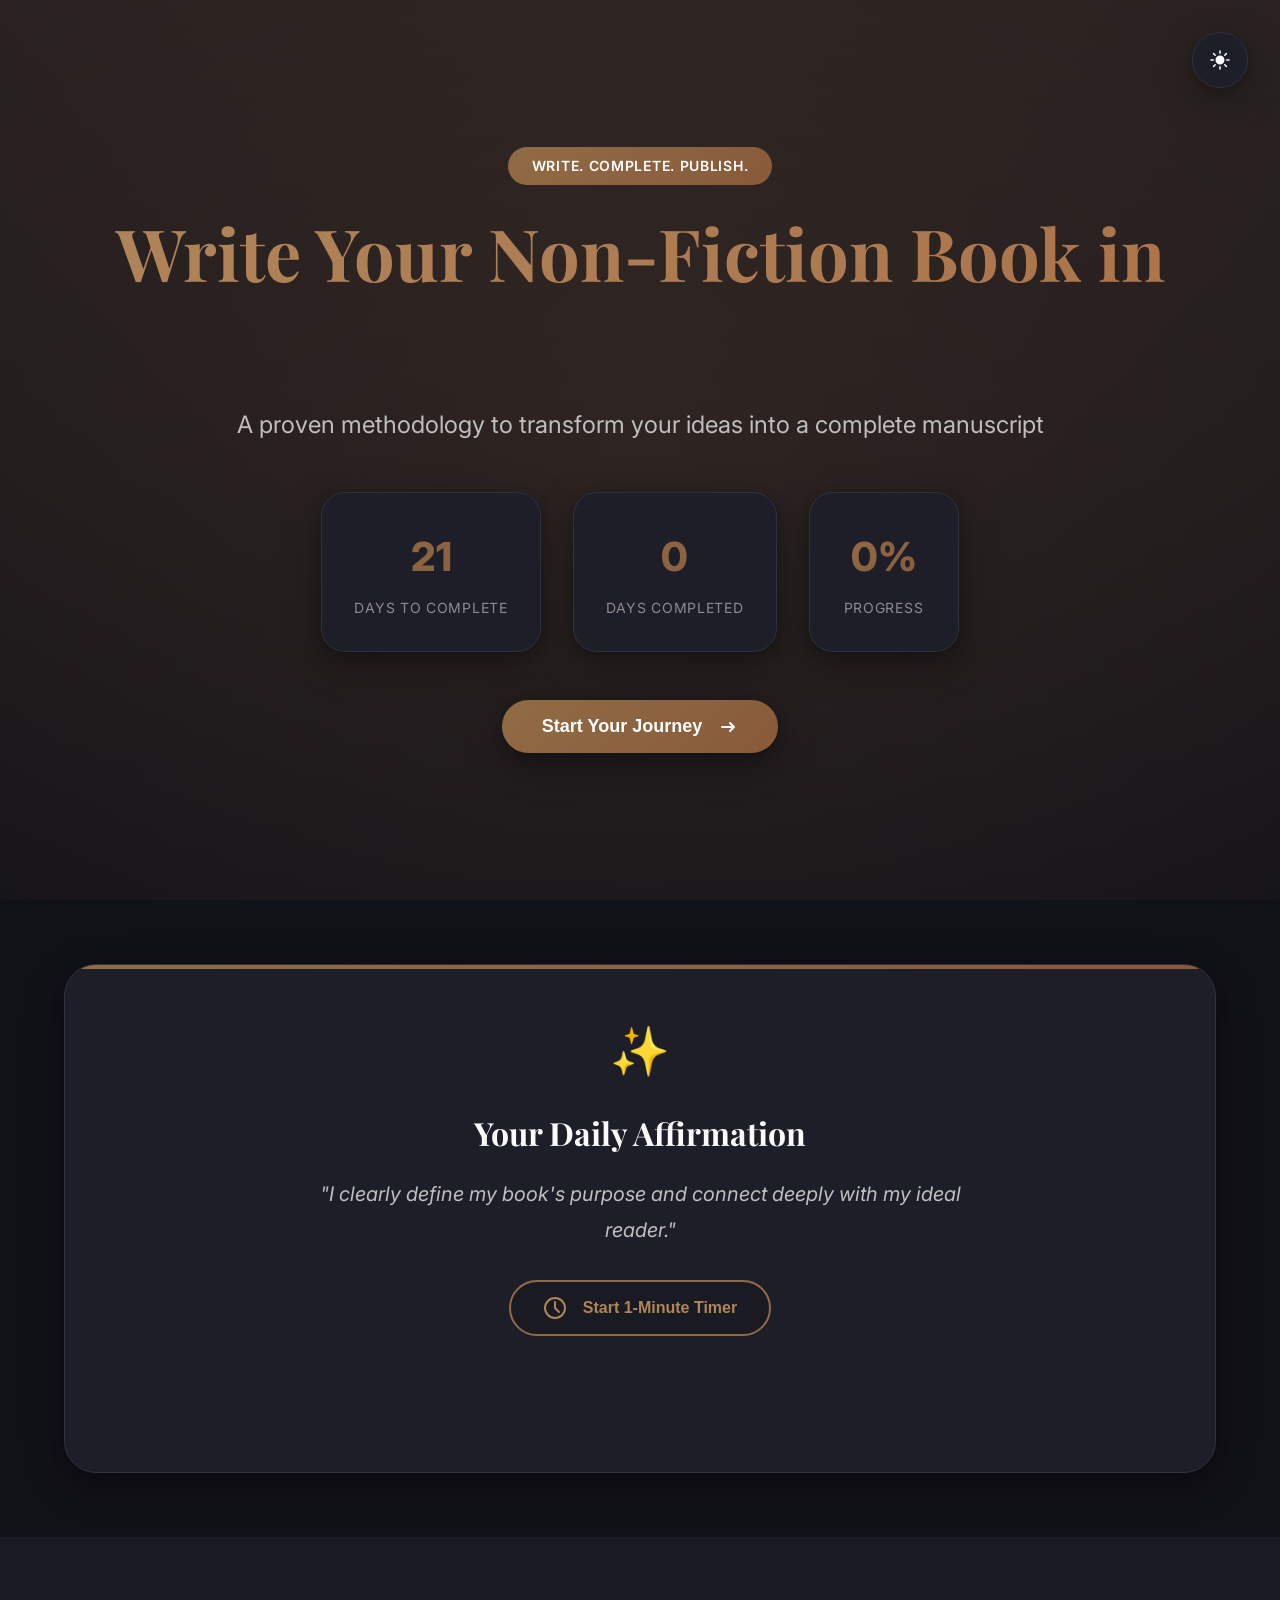
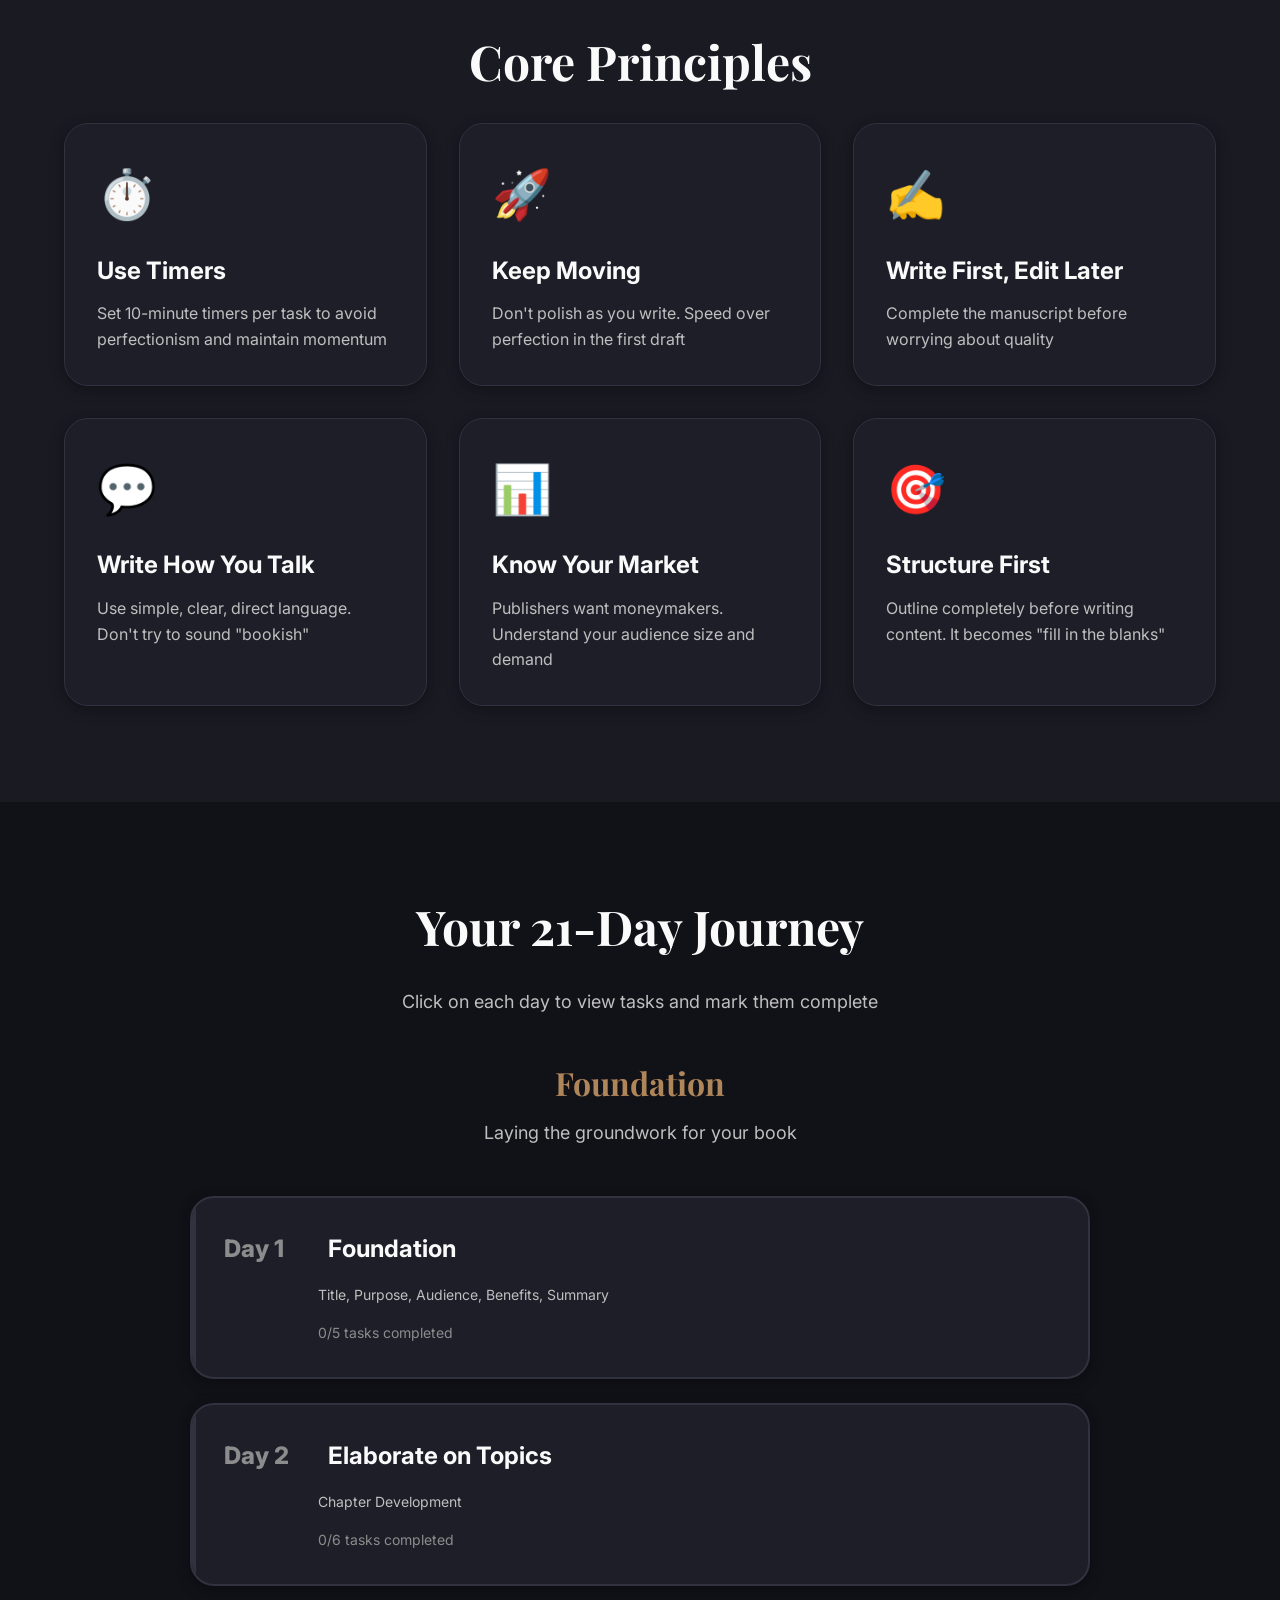
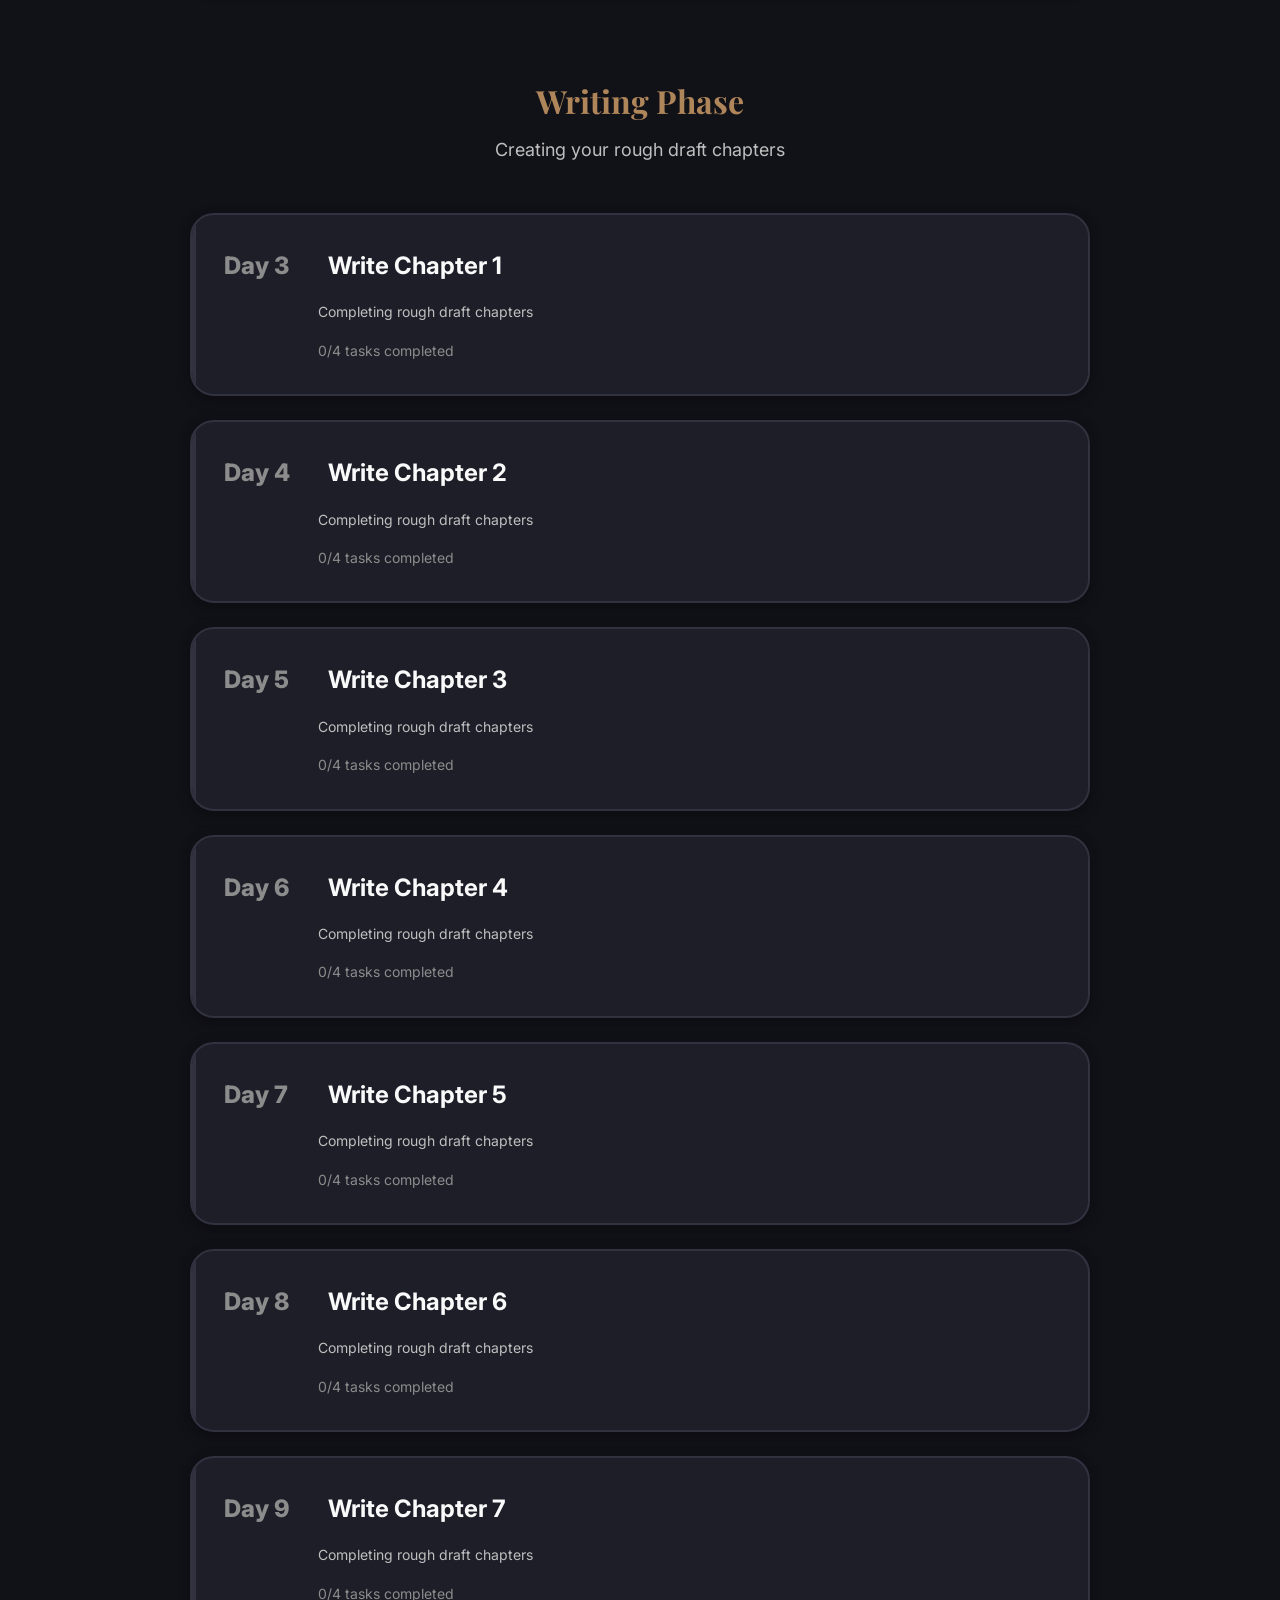
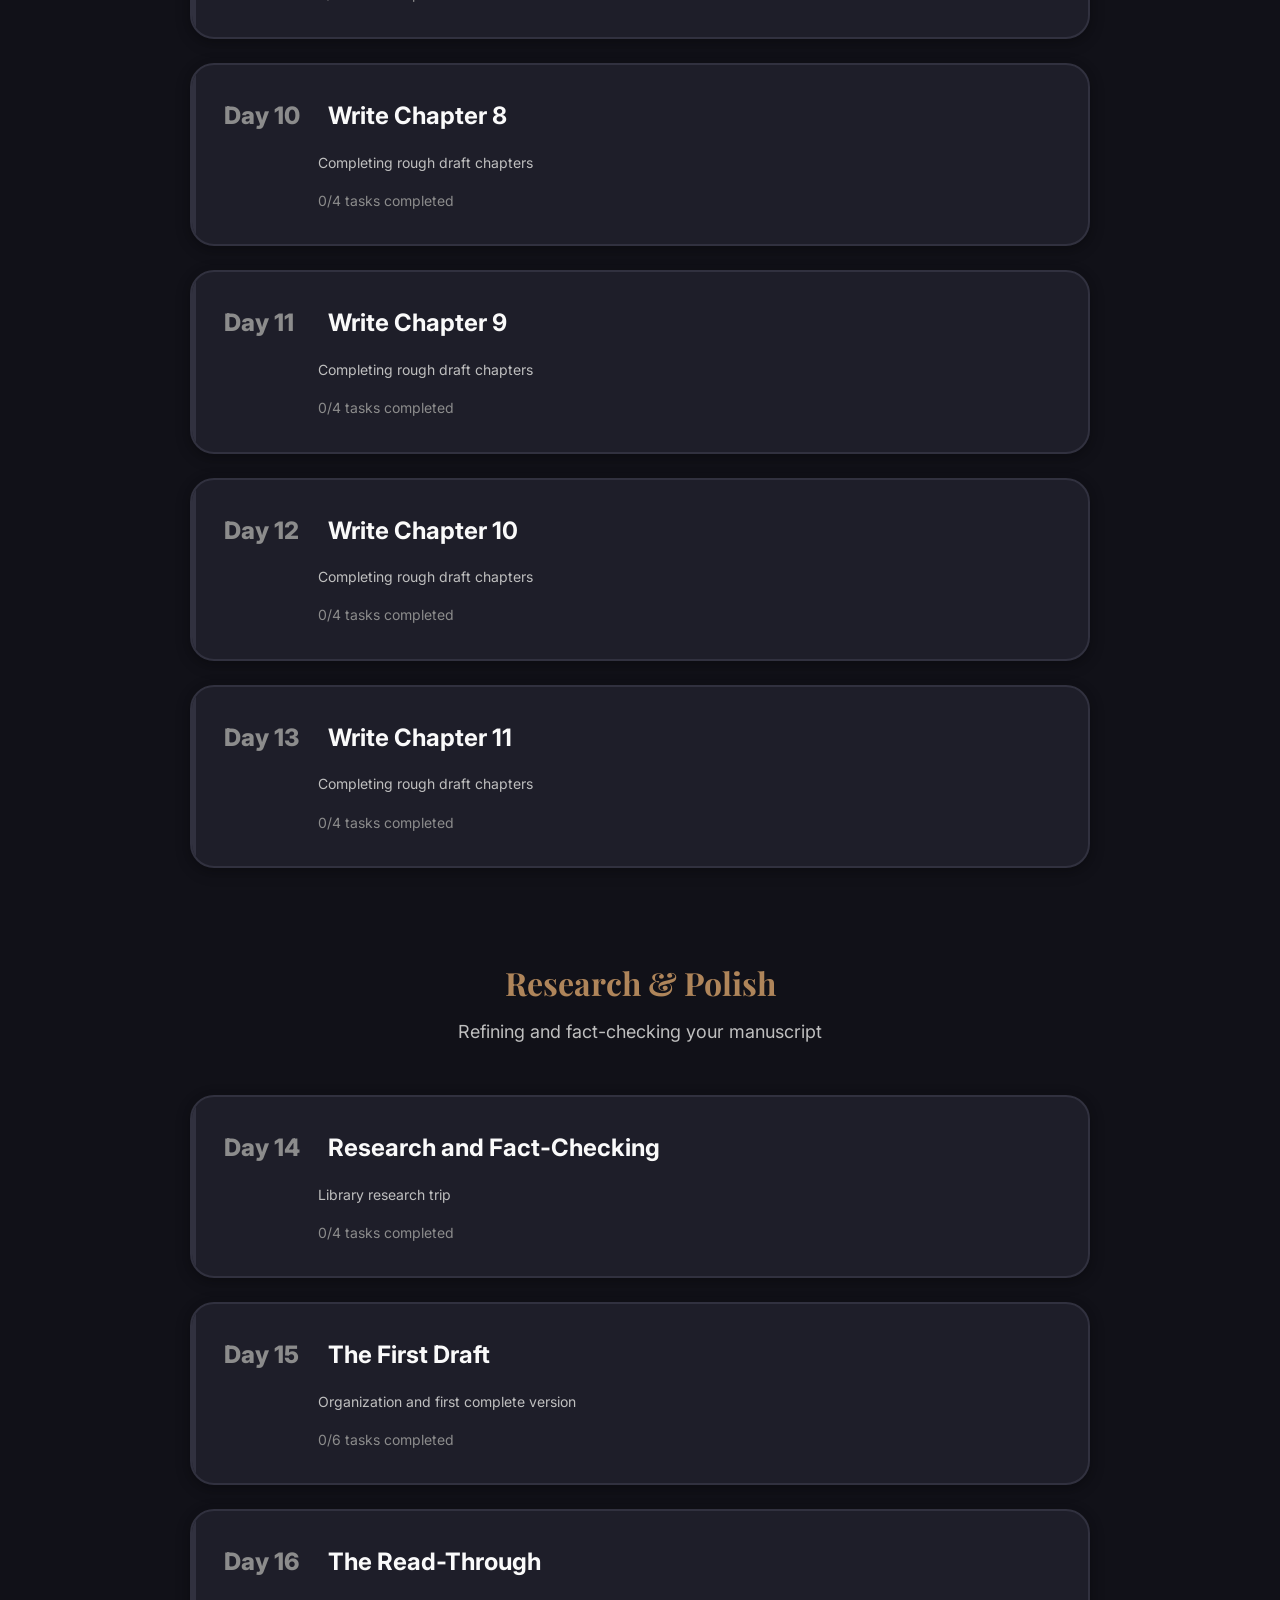
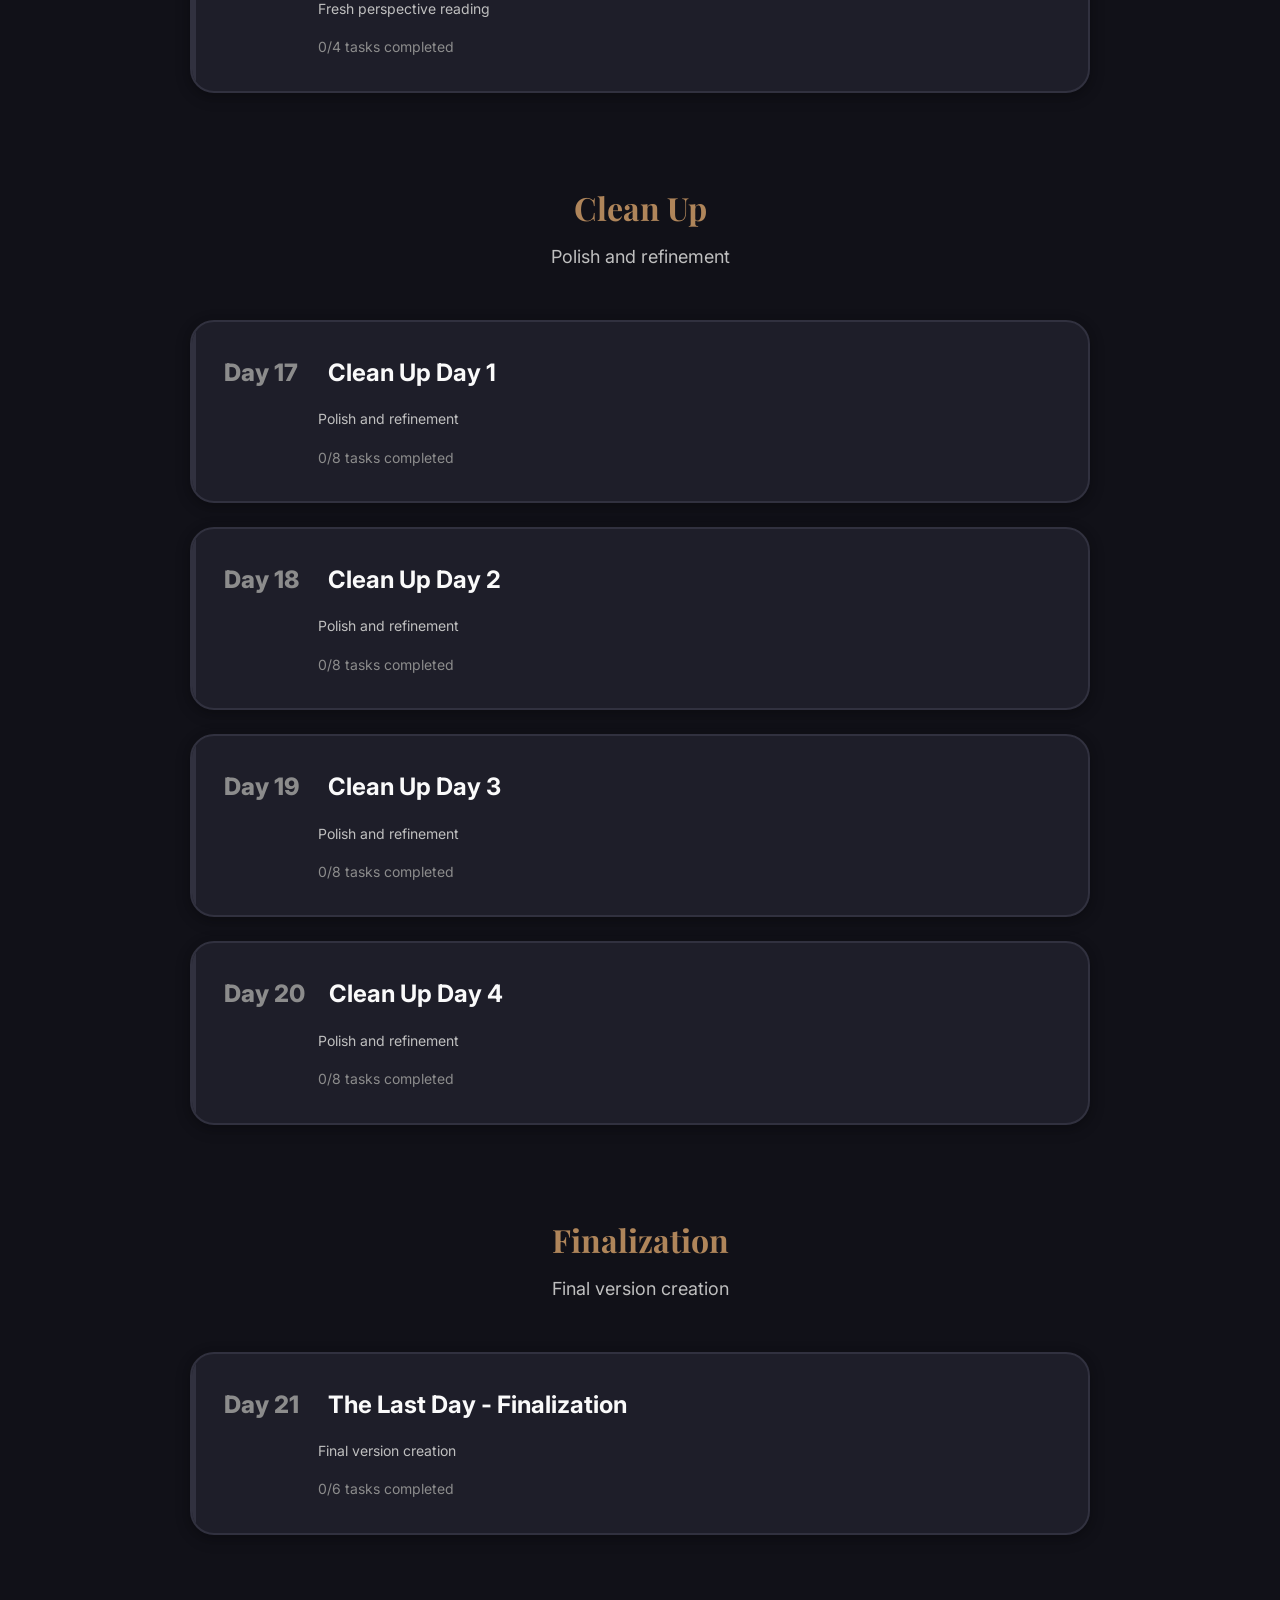
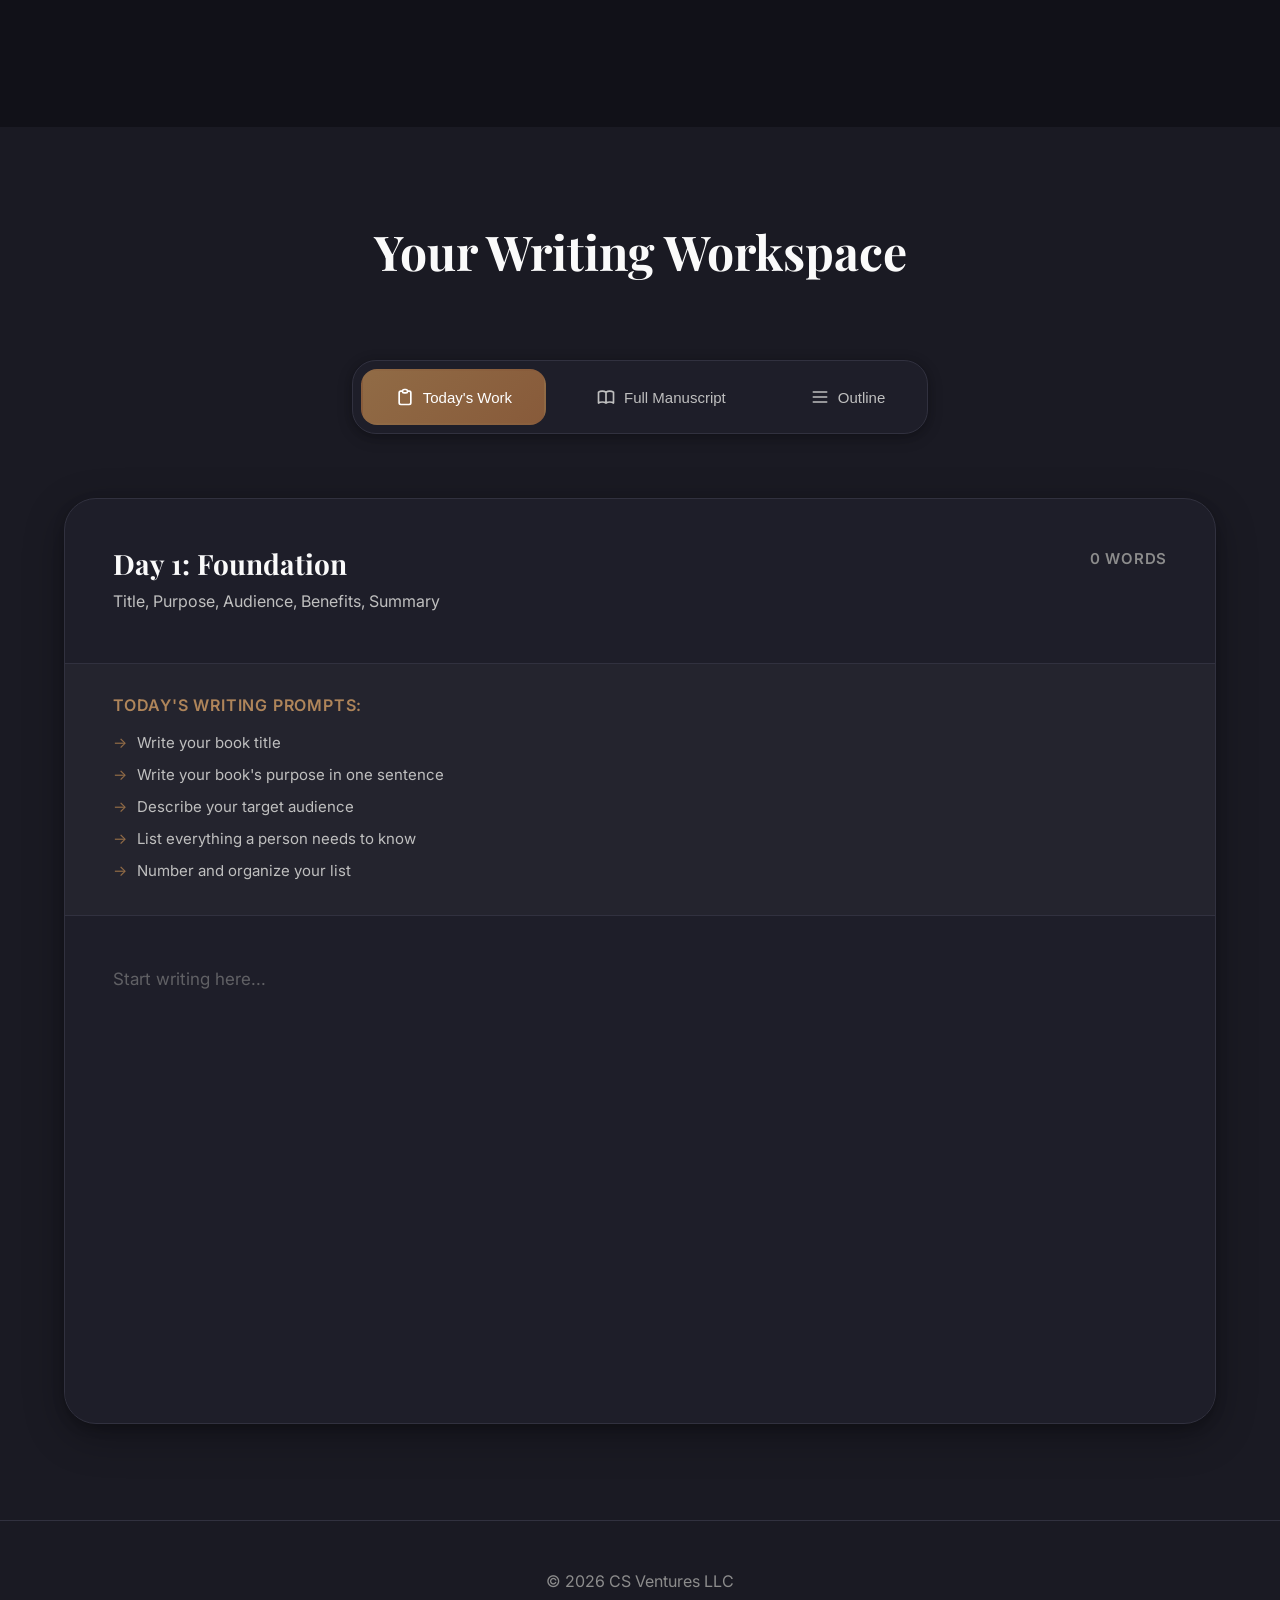
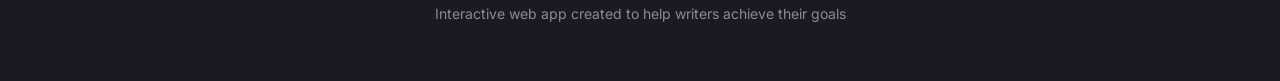
==== index.html @ 3a06efd3 "Merge pull request #1 from Obviouslyobvi/claude/open-in-browser-aE8g9 Move timer from floating widge" ====
<!DOCTYPE html>
<html lang="en">

<head>
    <meta charset="UTF-8">
    <meta name="viewport" content="width=device-width, initial-scale=1.0">
    <title>21-Day Non-Fiction Book Writing Method - Interactive Guide</title>
    <meta name="description"
        content="Transform your non-fiction book idea into a complete manuscript in just 21 days using this proven methodology.">
    <link rel="preconnect" href="https://fonts.googleapis.com">
    <link rel="preconnect" href="https://fonts.gstatic.com" crossorigin>
    <link
        href="https://fonts.googleapis.com/css2?family=Inter:wght@300;400;500;600;700;800&family=Playfair+Display:wght@400;600;700&display=swap"
        rel="stylesheet">
    <link rel="stylesheet" href="styles.css">
</head>

<body>
    <!-- Theme Controls -->
    <div class="theme-controls">
        <button class="theme-toggle-btn" id="themeToggleBtn" onclick="toggleThemePanel()" title="Customize Theme">
            <svg width="24" height="24" viewBox="0 0 24 24" fill="none">
                <path
                    d="M12 2.25a.75.75 0 01.75.75v2.25a.75.75 0 01-1.5 0V3a.75.75 0 01.75-.75zM7.5 12a4.5 4.5 0 119 0 4.5 4.5 0 01-9 0zM18.894 6.166a.75.75 0 00-1.06-1.06l-1.591 1.59a.75.75 0 101.06 1.061l1.591-1.59zM21.75 12a.75.75 0 01-.75.75h-2.25a.75.75 0 010-1.5H21a.75.75 0 01.75.75zM17.834 18.894a.75.75 0 001.06-1.06l-1.59-1.591a.75.75 0 10-1.061 1.06l1.59 1.591zM12 18a.75.75 0 01.75.75V21a.75.75 0 01-1.5 0v-2.25A.75.75 0 0112 18zM7.758 17.303a.75.75 0 00-1.061-1.06l-1.591 1.59a.75.75 0 001.06 1.061l1.591-1.59zM6 12a.75.75 0 01-.75.75H3a.75.75 0 010-1.5h2.25A.75.75 0 016 12zM6.697 7.757a.75.75 0 001.06-1.06l-1.59-1.591a.75.75 0 00-1.061 1.06l1.59 1.591z"
                    fill="currentColor" />
            </svg>
        </button>

        <div class="theme-panel" id="themePanel">
            <div class="theme-panel-header">
                <h3>Customize Theme</h3>
                <button class="panel-close-btn" onclick="toggleThemePanel()">×</button>
            </div>

            <div class="theme-section">
                <label class="theme-label">Mode</label>
                <div class="mode-toggle">
                    <button class="mode-btn active" data-mode="dark" onclick="setMode('dark')">
                        <svg width="20" height="20" viewBox="0 0 24 24" fill="none">
                            <path
                                d="M21.752 15.002A9.718 9.718 0 0118 15.75c-5.385 0-9.75-4.365-9.75-9.75 0-1.33.266-2.597.748-3.752A9.753 9.753 0 003 11.25C3 16.635 7.365 21 12.75 21a9.753 9.753 0 009.002-5.998z"
                                fill="currentColor" />
                        </svg>
                        Dark
                    </button>
                    <button class="mode-btn" data-mode="light" onclick="setMode('light')">
                        <svg width="20" height="20" viewBox="0 0 24 24" fill="none">
                            <path
                                d="M12 2.25a.75.75 0 01.75.75v2.25a.75.75 0 01-1.5 0V3a.75.75 0 01.75-.75zM7.5 12a4.5 4.5 0 119 0 4.5 4.5 0 01-9 0zM18.894 6.166a.75.75 0 00-1.06-1.06l-1.591 1.59a.75.75 0 101.06 1.061l1.591-1.59zM21.75 12a.75.75 0 01-.75.75h-2.25a.75.75 0 010-1.5H21a.75.75 0 01.75.75zM17.834 18.894a.75.75 0 001.06-1.06l-1.59-1.591a.75.75 0 10-1.061 1.06l1.59 1.591zM12 18a.75.75 0 01.75.75V21a.75.75 0 01-1.5 0v-2.25A.75.75 0 0112 18zM7.758 17.303a.75.75 0 00-1.061-1.06l-1.591 1.59a.75.75 0 001.06 1.061l1.591-1.59zM6 12a.75.75 0 01-.75.75H3a.75.75 0 010-1.5h2.25A.75.75 0 016 12zM6.697 7.757a.75.75 0 001.06-1.06l-1.59-1.591a.75.75 0 00-1.061 1.06l1.59 1.591z"
                                fill="currentColor" />
                        </svg>
                        Light
                    </button>
                </div>
            </div>

            <div class="theme-section">
                <label class="theme-label">Color Theme</label>
                <div class="color-themes">
                    <button class="color-theme-btn active" data-theme="mocha-mousse"
                        onclick="setColorTheme('mocha-mousse')">
                        <div class="color-preview"
                            style="background: linear-gradient(135deg, #8B6F47 0%, #5C4033 100%)"></div>
                        <span>Mocha Mousse</span>
                    </button>
                    <button class="color-theme-btn" data-theme="cinnamon-slate"
                        onclick="setColorTheme('cinnamon-slate')">
                        <div class="color-preview"
                            style="background: linear-gradient(135deg, #8B6F8B 0%, #6B4E4E 100%)"></div>
                        <span>Cinnamon Slate</span>
                    </button>
                    <button class="color-theme-btn" data-theme="mapped-blue" onclick="setColorTheme('mapped-blue')">
                        <div class="color-preview"
                            style="background: linear-gradient(135deg, #7B8FA3 0%, #5A6F82 100%)"></div>
                        <span>Mapped Blue</span>
                    </button>
                    <button class="color-theme-btn" data-theme="quietude" onclick="setColorTheme('quietude')">
                        <div class="color-preview"
                            style="background: linear-gradient(135deg, #9FB8AD 0%, #7A9B8E 100%)"></div>
                        <span>Quietude</span>
                    </button>
                    <button class="color-theme-btn" data-theme="terracotta-red"
                        onclick="setColorTheme('terracotta-red')">
                        <div class="color-preview"
                            style="background: linear-gradient(135deg, #C67B5C 0%, #A84F37 100%)"></div>
                        <span>Terracotta Red</span>
                    </button>
                </div>
            </div>
        </div>
    </div>
    <!-- Hero Section -->
    <header class="hero">
        <div class="hero-gradient"></div>
        <div class="container">
            <div class="hero-content">
                <div class="badge">Write. Complete. Publish.</div>
                <h1 class="hero-title">Write Your Non-Fiction Book in <span class="highlight">21 Days</span></h1>
                <p class="hero-subtitle">A proven methodology to transform your ideas into a complete manuscript</p>
                <div class="hero-stats">
                    <div class="stat-card">
                        <div class="stat-number" id="totalDays">21</div>
                        <div class="stat-label">Days to Complete</div>
                    </div>
                    <div class="stat-card">
                        <div class="stat-number" id="completedDays">0</div>
                        <div class="stat-label">Days Completed</div>
                    </div>
                    <div class="stat-card">
                        <div class="stat-number" id="progressPercent">0%</div>
                        <div class="stat-label">Progress</div>
                    </div>
                </div>
                <button class="cta-button" onclick="scrollToTimeline()">
                    Start Your Journey
                    <svg width="20" height="20" viewBox="0 0 20 20" fill="none">
                        <path d="M4 10h12m0 0l-4-4m4 4l-4 4" stroke="currentColor" stroke-width="2"
                            stroke-linecap="round" stroke-linejoin="round" />
                    </svg>
                </button>
            </div>
        </div>
    </header>

    <!-- Daily Affirmation Card -->
    <section class="affirmation-section">
        <div class="container">
            <div class="affirmation-card">
                <div class="affirmation-icon">✨</div>
                <h2 class="affirmation-title">Your Daily Affirmation</h2>
                <p class="affirmation-text" id="affirmationText">
                    "I am now a writer. I am an author. I am creative. I now attract to me all things necessary for
                    fulfilling my writing goal."
                </p>
                <div class="affirmation-timer">
                    <button class="timer-button" id="timerButton" onclick="startAffirmationTimer()">
                        <svg width="24" height="24" viewBox="0 0 24 24" fill="none">
                            <circle cx="12" cy="12" r="10" stroke="currentColor" stroke-width="2" />
                            <path d="M12 6v6l4 4" stroke="currentColor" stroke-width="2" stroke-linecap="round" />
                        </svg>
                        Start 1-Minute Timer
                    </button>
                    <div class="timer-display" id="timerDisplay"></div>
                </div>
            </div>
        </div>
    </section>

    <!-- Core Principles -->
    <section class="principles-section">
        <div class="container">
            <h2 class="section-title">Core Principles</h2>
            <div class="principles-grid">
                <div class="principle-card">
                    <div class="principle-icon">⏱️</div>
                    <h3>Use Timers</h3>
                    <p>Set 10-minute timers per task to avoid perfectionism and maintain momentum</p>
                </div>
                <div class="principle-card">
                    <div class="principle-icon">🚀</div>
                    <h3>Keep Moving</h3>
                    <p>Don't polish as you write. Speed over perfection in the first draft</p>
                </div>
                <div class="principle-card">
                    <div class="principle-icon">✍️</div>
                    <h3>Write First, Edit Later</h3>
                    <p>Complete the manuscript before worrying about quality</p>
                </div>
                <div class="principle-card">
                    <div class="principle-icon">💬</div>
                    <h3>Write How You Talk</h3>
                    <p>Use simple, clear, direct language. Don't try to sound "bookish"</p>
                </div>
                <div class="principle-card">
                    <div class="principle-icon">📊</div>
                    <h3>Know Your Market</h3>
                    <p>Publishers want moneymakers. Understand your audience size and demand</p>
                </div>
                <div class="principle-card">
                    <div class="principle-icon">🎯</div>
                    <h3>Structure First</h3>
                    <p>Outline completely before writing content. It becomes "fill in the blanks"</p>
                </div>
            </div>
        </div>
    </section>

    <!-- Timeline Section -->
    <section class="timeline-section" id="timeline">
        <div class="container">
            <h2 class="section-title">Your 21-Day Journey</h2>
            <p class="section-subtitle">Click on each day to view tasks and mark them complete</p>

            <div class="timeline-container" id="timelineContainer">
                <!-- Timeline will be generated by JavaScript -->
            </div>
        </div>
    </section>

    <!-- Writing Workspace -->
    <section class="workspace-section" id="workspace">
        <div class="container">
            <div class="workspace-header">
                <h2 class="section-title">Your Writing Workspace</h2>

                <!-- View Selector -->
                <div class="view-selector">
                    <button class="view-btn active" data-view="today" onclick="switchView('today')">
                        <svg width="20" height="20" viewBox="0 0 24 24" fill="none">
                            <path
                                d="M9 5H7a2 2 0 00-2 2v12a2 2 0 002 2h10a2 2 0 002-2V7a2 2 0 00-2-2h-2M9 5a2 2 0 002 2h2a2 2 0 002-2M9 5a2 2 0 012-2h2a2 2 0 012 2"
                                stroke="currentColor" stroke-width="2" stroke-linecap="round" />
                        </svg>
                        Today's Work
                    </button>
                    <button class="view-btn" data-view="full" onclick="switchView('full')">
                        <svg width="20" height="20" viewBox="0 0 24 24" fill="none">
                            <path
                                d="M12 6.253v13m0-13C10.832 5.477 9.246 5 7.5 5S4.168 5.477 3 6.253v13C4.168 18.477 5.754 18 7.5 18s3.332.477 4.5 1.253m0-13C13.168 5.477 14.754 5 16.5 5c1.747 0 3.332.477 4.5 1.253v13C19.832 18.477 18.247 18 16.5 18c-1.746 0-3.332.477-4.5 1.253"
                                stroke="currentColor" stroke-width="2" stroke-linecap="round" stroke-linejoin="round" />
                        </svg>
                        Full Manuscript
                    </button>
                    <button class="view-btn" data-view="outline" onclick="switchView('outline')">
                        <svg width="20" height="20" viewBox="0 0 24 24" fill="none">
                            <path d="M4 6h16M4 12h16M4 18h16" stroke="currentColor" stroke-width="2"
                                stroke-linecap="round" />
                        </svg>
                        Outline
                    </button>
                </div>
            </div>

            <!-- Today's Work View -->
            <div class="workspace-view active" id="todayView">
                <div class="writing-panel">
                    <div class="panel-header">
                        <div>
                            <h3 class="panel-title" id="todayTitle">Day 1: Foundation</h3>
                            <p class="panel-subtitle" id="todayFocus">Title, Purpose, Audience, Benefits, Summary</p>
                        </div>
                        <div class="word-count" id="todayWordCount">0 words</div>
                    </div>
                    <div class="writing-prompts" id="todayPrompts">
                        <!-- Prompts will be generated by JavaScript -->
                    </div>
                    <textarea class="writing-editor" id="todayEditor" placeholder="Start writing here..."></textarea>
                </div>
            </div>

            <!-- Full Manuscript View -->
            <div class="workspace-view" id="fullView">
                <div class="writing-panel">
                    <div class="panel-header">
                        <h3 class="panel-title">Complete Manuscript</h3>
                        <div class="manuscript-stats">
                            <span class="word-count" id="fullWordCount">0 words</span>
                            <button class="export-btn" onclick="exportManuscript()">
                                <svg width="18" height="18" viewBox="0 0 24 24" fill="none">
                                    <path d="M4 16v1a3 3 0 003 3h10a3 3 0 003-3v-1m-4-4l-4 4m0 0l-4-4m4 4V4"
                                        stroke="currentColor" stroke-width="2" stroke-linecap="round"
                                        stroke-linejoin="round" />
                                </svg>
                                Export
                            </button>
                        </div>
                    </div>
                    <div class="manuscript-content" id="fullManuscript">
                        <!-- Full manuscript will be generated by JavaScript -->
                    </div>
                </div>
            </div>

            <!-- Outline View -->
            <div class="workspace-view" id="outlineView">
                <div class="writing-panel">
                    <div class="panel-header">
                        <h3 class="panel-title">Book Outline</h3>
                        <p class="panel-subtitle">Your book structure and progress</p>
                    </div>
                    <div class="outline-content" id="outlineContent">
                        <!-- Outline will be generated by JavaScript -->
                    </div>
                </div>
            </div>
        </div>
    </section>

    <!-- Task Focus Overlay -->
    <div class="task-focus-overlay" id="taskFocusOverlay">
        <div class="task-focus-content">
            <button class="task-focus-close" onclick="closeTaskFocus()">×</button>
            <div class="task-focus-header">
                <div class="task-focus-badge" id="focusTaskBadge">DAY 1 TASK</div>
                <h2 id="focusTaskTitle">Write your book title</h2>
                <div class="task-focus-timer-area" id="focusTimerArea"></div>
                <!-- Inline Timer Display -->
                <div class="inline-timer" id="inlineTimer">
                    <div class="inline-timer-display" id="inlineTimerDisplay">10:00</div>
                    <div class="inline-timer-controls">
                        <button class="inline-timer-btn" id="pauseTimerBtn" onclick="togglePauseTimer()">
                            <svg width="16" height="16" viewBox="0 0 24 24" fill="none">
                                <path d="M6 4h4v16H6V4zM14 4h4v16h-4V4z" fill="currentColor" />
                            </svg>
                            Pause
                        </button>
                        <button class="inline-timer-btn timer-stop" onclick="stopTimer()">
                            <svg width="16" height="16" viewBox="0 0 24 24" fill="none">
                                <rect x="6" y="6" width="12" height="12" fill="currentColor" />
                            </svg>
                            Stop
                        </button>
                        <div class="audio-toggle">
                            <input type="checkbox" id="audioToggleTimer" checked>
                            <label for="audioToggleTimer" title="Sound Alerts">
                                <svg width="16" height="16" viewBox="0 0 24 24" fill="none" class="audio-on">
                                    <path d="M11 5L6 9H2v6h4l5 4V5zM15.54 8.46a5 5 0 010 7.07M19.07 4.93a10 10 0 010 14.14"
                                        stroke="currentColor" stroke-width="2" stroke-linecap="round" stroke-linejoin="round" />
                                </svg>
                                <svg width="16" height="16" viewBox="0 0 24 24" fill="none" class="audio-off">
                                    <path d="M11 5L6 9H2v6h4l5 4V5zM23 9l-6 6M17 9l6 6" stroke="currentColor" stroke-width="2"
                                        stroke-linecap="round" stroke-linejoin="round" />
                                </svg>
                            </label>
                        </div>
                    </div>
                </div>
            </div>
            <div class="task-focus-body">
                <p id="focusTaskDescription">Description goes here...</p>
                <div class="task-focus-editor-container">
                    <textarea id="focusTaskEditor" class="task-focus-editor"
                        placeholder="Work on this specific task here..."></textarea>
                </div>
            </div>
            <div class="task-focus-footer">
                <button class="focus-complete-btn" id="focusCompleteBtn" onclick="completeFocusedTask()">
                    Mark Complete & Close
                </button>
            </div>
        </div>
    </div>

    <!-- Day Detail Modal -->
    <div class="modal" id="dayModal">
        <div class="modal-overlay" onclick="closeModal()"></div>
        <div class="modal-content">
            <button class="modal-close" onclick="closeModal()">
                <svg width="24" height="24" viewBox="0 0 24 24" fill="none">
                    <path d="M18 6L6 18M6 6l12 12" stroke="currentColor" stroke-width="2" stroke-linecap="round" />
                </svg>
            </button>
            <div class="modal-header">
                <div class="modal-day-number" id="modalDayNumber">Day 1</div>
                <h3 class="modal-title" id="modalTitle">Foundation</h3>
                <p class="modal-focus" id="modalFocus">Title, Purpose, Audience, Benefits, Summary</p>

                <!-- Daily Affirmation in Modal -->
                <div class="modal-affirmation">
                    <div class="modal-affirmation-icon">✨</div>
                    <p class="modal-affirmation-text" id="modalAffirmation">"I clearly define my book's purpose and
                        connect deeply with my ideal reader."</p>
                </div>
            </div>
            <div class="modal-body" id="modalBody">
                <!-- Content will be injected by JavaScript -->
            </div>
            <div class="modal-notes">
                <h4>Your Notes</h4>
                <textarea id="dayNotes" placeholder="Add your notes for today..."></textarea>
                <button class="save-notes-btn" onclick="saveNotes()">Save Notes</button>
            </div>
        </div>
    </div>

    <!-- Footer -->
    <footer class="footer">
        <div class="container">
            <div class="footer-content">
                <p>&copy; 2026 CS Ventures LLC</p>
                <p class="footer-note">Interactive web app created to help writers achieve their goals</p>
            </div>
        </div>
    </footer>

    <script src="data.js"></script>
    <script src="app.js"></script>
</body>

</html>
---- styles.css ----
/* ===================================
   DESIGN SYSTEM & CSS VARIABLES
   =================================== */

:root {
    /* Default Theme: Mocha Mousse (Dark) */
    --color-primary: hsl(30, 35%, 42%);
    --color-primary-light: hsl(30, 35%, 52%);
    --color-primary-dark: hsl(30, 35%, 32%);

    --color-secondary: hsl(25, 40%, 38%);
    --color-secondary-light: hsl(25, 40%, 48%);

    --color-accent: hsl(35, 45%, 55%);
    --color-success: hsl(142, 76%, 56%);
    --color-warning: hsl(38, 92%, 50%);

    /* Neutral Colors - Dark Mode */
    --color-bg-primary: hsl(240, 18%, 8%);
    --color-bg-secondary: hsl(240, 15%, 12%);
    --color-bg-tertiary: hsl(240, 12%, 16%);
    --color-bg-card: hsl(240, 15%, 14%);

    --color-text-primary: hsl(0, 0%, 98%);
    --color-text-secondary: hsl(0, 0%, 75%);
    --color-text-tertiary: hsl(0, 0%, 55%);

    --color-border: hsl(240, 12%, 22%);
    --color-border-light: hsl(240, 12%, 30%);

    /* Typography */
    --font-primary: 'Inter', -apple-system, BlinkMacSystemFont, 'Segoe UI', sans-serif;
    --font-display: 'Playfair Display', Georgia, serif;

    /* Spacing */
    --spacing-xs: 0.5rem;
    --spacing-sm: 1rem;
    --spacing-md: 1.5rem;
    --spacing-lg: 2rem;
    --spacing-xl: 3rem;
    --spacing-2xl: 4rem;
    --spacing-3xl: 6rem;

    /* Border Radius */
    --radius-sm: 0.5rem;
    --radius-md: 1rem;
    --radius-lg: 1.5rem;
    --radius-xl: 2rem;

    /* Shadows - Floating UI */
    --shadow-sm: 0 2px 8px rgba(0, 0, 0, 0.15), 0 1px 3px rgba(0, 0, 0, 0.1);
    --shadow-md: 0 4px 16px rgba(0, 0, 0, 0.2), 0 2px 8px rgba(0, 0, 0, 0.15);
    --shadow-lg: 0 8px 32px rgba(0, 0, 0, 0.25), 0 4px 16px rgba(0, 0, 0, 0.2);
    --shadow-xl: 0 16px 48px rgba(0, 0, 0, 0.3), 0 8px 24px rgba(0, 0, 0, 0.25);
    --shadow-float: 0 12px 40px rgba(0, 0, 0, 0.3), 0 4px 12px rgba(0, 0, 0, 0.2);

    /* Transitions */
    --transition-fast: 150ms cubic-bezier(0.4, 0, 0.2, 1);
    --transition-base: 250ms cubic-bezier(0.4, 0, 0.2, 1);
    --transition-slow: 400ms cubic-bezier(0.4, 0, 0.2, 1);

    /* Gradients */
    --gradient-primary: linear-gradient(135deg, var(--color-primary) 0%, var(--color-secondary) 100%);
    --gradient-hero: linear-gradient(180deg,
            hsla(30, 35%, 42%, 0.15) 0%,
            hsla(25, 40%, 38%, 0.1) 50%,
            transparent 100%);
}

/* Light Mode Variables */
body.light-mode {
    --color-bg-primary: hsl(0, 0%, 98%);
    --color-bg-secondary: hsl(0, 0%, 95%);
    --color-bg-tertiary: hsl(0, 0%, 92%);
    --color-bg-card: hsl(0, 0%, 100%);

    --color-text-primary: hsl(240, 15%, 15%);
    --color-text-secondary: hsl(240, 10%, 35%);
    --color-text-tertiary: hsl(240, 8%, 50%);

    --color-border: hsl(240, 12%, 85%);
    --color-border-light: hsl(240, 12%, 75%);

    --shadow-sm: 0 2px 8px rgba(0, 0, 0, 0.08), 0 1px 3px rgba(0, 0, 0, 0.05);
    --shadow-md: 0 4px 16px rgba(0, 0, 0, 0.1), 0 2px 8px rgba(0, 0, 0, 0.08);
    --shadow-lg: 0 8px 32px rgba(0, 0, 0, 0.12), 0 4px 16px rgba(0, 0, 0, 0.1);
    --shadow-xl: 0 16px 48px rgba(0, 0, 0, 0.15), 0 8px 24px rgba(0, 0, 0, 0.12);
    --shadow-float: 0 12px 40px rgba(0, 0, 0, 0.15), 0 4px 12px rgba(0, 0, 0, 0.1);
}

/* Color Theme: Cinnamon Slate */
body[data-color-theme="cinnamon-slate"] {
    --color-primary: hsl(300, 20%, 50%);
    --color-primary-light: hsl(300, 20%, 60%);
    --color-primary-dark: hsl(300, 20%, 40%);
    --color-secondary: hsl(15, 25%, 42%);
    --color-secondary-light: hsl(15, 25%, 52%);
    --color-accent: hsl(280, 30%, 55%);
    --gradient-primary: linear-gradient(135deg, hsl(300, 20%, 50%) 0%, hsl(15, 25%, 42%) 100%);
    --gradient-hero: linear-gradient(180deg,
            hsla(300, 20%, 50%, 0.15) 0%,
            hsla(15, 25%, 42%, 0.1) 50%,
            transparent 100%);
}

/* Color Theme: Mapped Blue */
body[data-color-theme="mapped-blue"] {
    --color-primary: hsl(210, 25%, 55%);
    --color-primary-light: hsl(210, 25%, 65%);
    --color-primary-dark: hsl(210, 25%, 45%);
    --color-secondary: hsl(210, 22%, 48%);
    --color-secondary-light: hsl(210, 22%, 58%);
    --color-accent: hsl(205, 30%, 60%);
    --gradient-primary: linear-gradient(135deg, hsl(210, 25%, 55%) 0%, hsl(210, 22%, 48%) 100%);
    --gradient-hero: linear-gradient(180deg,
            hsla(210, 25%, 55%, 0.15) 0%,
            hsla(210, 22%, 48%, 0.1) 50%,
            transparent 100%);
}

/* Color Theme: Quietude */
body[data-color-theme="quietude"] {
    --color-primary: hsl(155, 25%, 60%);
    --color-primary-light: hsl(155, 25%, 70%);
    --color-primary-dark: hsl(155, 25%, 50%);
    --color-secondary: hsl(155, 22%, 53%);
    --color-secondary-light: hsl(155, 22%, 63%);
    --color-accent: hsl(150, 30%, 65%);
    --gradient-primary: linear-gradient(135deg, hsl(155, 25%, 60%) 0%, hsl(155, 22%, 53%) 100%);
    --gradient-hero: linear-gradient(180deg,
            hsla(155, 25%, 60%, 0.15) 0%,
            hsla(155, 22%, 53%, 0.1) 50%,
            transparent 100%);
}

/* Color Theme: Terracotta Red */
body[data-color-theme="terracotta-red"] {
    --color-primary: hsl(15, 55%, 57%);
    --color-primary-light: hsl(15, 55%, 67%);
    --color-primary-dark: hsl(15, 55%, 47%);
    --color-secondary: hsl(15, 50%, 47%);
    --color-secondary-light: hsl(15, 50%, 57%);
    --color-accent: hsl(20, 60%, 60%);
    --gradient-primary: linear-gradient(135deg, hsl(15, 55%, 57%) 0%, hsl(15, 50%, 47%) 100%);
    --gradient-hero: linear-gradient(180deg,
            hsla(15, 55%, 57%, 0.15) 0%,
            hsla(15, 50%, 47%, 0.1) 50%,
            transparent 100%);
}

/* ===================================
   RESET & BASE STYLES
   =================================== */

* {
    margin: 0;
    padding: 0;
    box-sizing: border-box;
}

html {
    scroll-behavior: smooth;
    font-size: 16px;
}

body {
    font-family: var(--font-primary);
    background: var(--color-bg-primary);
    color: var(--color-text-primary);
    line-height: 1.6;
    overflow-x: hidden;
    -webkit-font-smoothing: antialiased;
    -moz-osx-font-smoothing: grayscale;
    transition: background-color var(--transition-base), color var(--transition-base);
}

/* ===================================
   THEME CONTROLS
   =================================== */

.theme-controls {
    position: fixed;
    top: var(--spacing-lg);
    right: var(--spacing-lg);
    z-index: 1000;
}

.theme-toggle-btn {
    width: 56px;
    height: 56px;
    border-radius: 50%;
    background: var(--color-bg-card);
    border: 1px solid var(--color-border);
    color: var(--color-text-primary);
    display: flex;
    align-items: center;
    justify-content: center;
    cursor: pointer;
    transition: all var(--transition-base);
    box-shadow: var(--shadow-float);
}

.theme-toggle-btn:hover {
    transform: translateY(-4px);
    box-shadow: var(--shadow-xl);
    border-color: var(--color-primary);
}

.theme-panel {
    position: absolute;
    top: 68px;
    right: 0;
    width: 320px;
    max-height: calc(100vh - 100px);
    background: var(--color-bg-card);
    border: 1px solid var(--color-border);
    border-radius: var(--radius-lg);
    box-shadow: var(--shadow-xl);
    opacity: 0;
    visibility: hidden;
    transform: translateY(-10px);
    transition: all var(--transition-base);
    overflow-y: auto;
    overflow-x: hidden;
}

.theme-panel.active {
    opacity: 1;
    visibility: visible;
    transform: translateY(0);
}

.theme-panel-header {
    display: flex;
    justify-content: space-between;
    align-items: center;
    padding: var(--spacing-md);
    border-bottom: 1px solid var(--color-border);
}

.theme-panel-header h3 {
    font-size: 1.125rem;
    font-weight: 600;
    color: var(--color-text-primary);
}

.panel-close-btn {
    background: none;
    border: none;
    font-size: 1.5rem;
    color: var(--color-text-tertiary);
    cursor: pointer;
    width: 32px;
    height: 32px;
    display: flex;
    align-items: center;
    justify-content: center;
    border-radius: var(--radius-sm);
    transition: all var(--transition-fast);
}

.panel-close-btn:hover {
    background: var(--color-bg-tertiary);
    color: var(--color-text-primary);
}

.theme-section {
    padding: var(--spacing-md);
    border-bottom: 1px solid var(--color-border);
}

.theme-section:last-child {
    border-bottom: none;
}

.theme-label {
    display: block;
    font-size: 0.875rem;
    font-weight: 600;
    color: var(--color-text-secondary);
    text-transform: uppercase;
    letter-spacing: 0.05em;
    margin-bottom: var(--spacing-sm);
}

.mode-toggle {
    display: grid;
    grid-template-columns: 1fr 1fr;
    gap: var(--spacing-xs);
}

.mode-btn {
    display: flex;
    align-items: center;
    justify-content: center;
    gap: var(--spacing-xs);
    padding: var(--spacing-sm);
    background: var(--color-bg-tertiary);
    border: 2px solid transparent;
    border-radius: var(--radius-md);
    color: var(--color-text-secondary);
    font-size: 0.875rem;
    font-weight: 500;
    cursor: pointer;
    transition: all var(--transition-fast);
}

.mode-btn:hover {
    background: var(--color-bg-secondary);
    color: var(--color-text-primary);
}

.mode-btn.active {
    background: var(--color-bg-primary);
    border-color: var(--color-primary);
    color: var(--color-primary);
}

.color-themes {
    display: flex;
    flex-direction: column;
    gap: var(--spacing-xs);
}

.color-theme-btn {
    display: flex;
    align-items: center;
    gap: var(--spacing-sm);
    padding: var(--spacing-sm);
    background: var(--color-bg-tertiary);
    border: 2px solid transparent;
    border-radius: var(--radius-md);
    color: var(--color-text-secondary);
    font-size: 0.875rem;
    font-weight: 500;
    cursor: pointer;
    transition: all var(--transition-fast);
    text-align: left;
}

.color-theme-btn:hover {
    background: var(--color-bg-secondary);
    color: var(--color-text-primary);
}

.color-theme-btn.active {
    background: var(--color-bg-primary);
    border-color: var(--color-primary);
    color: var(--color-text-primary);
}

.color-preview {
    width: 40px;
    height: 40px;
    border-radius: var(--radius-sm);
    flex-shrink: 0;
}

/* ===================================
   TYPOGRAPHY
   =================================== */

h1,
h2,
h3,
h4,
h5,
h6 {
    font-weight: 700;
    line-height: 1.2;
}

.hero-title {
    font-family: var(--font-display);
    font-size: clamp(2.5rem, 6vw, 4.5rem);
    font-weight: 700;
    margin-bottom: var(--spacing-md);
    background: linear-gradient(135deg, var(--color-primary-light), var(--color-secondary-light));
    -webkit-background-clip: text;
    -webkit-text-fill-color: transparent;
    background-clip: text;
    animation: fadeInUp 0.8s ease-out;
}

.highlight {
    position: relative;
    display: inline-block;
}

.section-title {
    font-family: var(--font-display);
    font-size: clamp(2rem, 4vw, 3rem);
    text-align: center;
    margin-bottom: var(--spacing-lg);
    color: var(--color-text-primary);
}

.section-subtitle {
    text-align: center;
    font-size: 1.125rem;
    color: var(--color-text-secondary);
    margin-bottom: var(--spacing-xl);
}

/* ===================================
   LAYOUT
   =================================== */

.container {
    max-width: 1200px;
    margin: 0 auto;
    padding: 0 var(--spacing-md);
}

section {
    padding: var(--spacing-3xl) 0;
}

/* ===================================
   HERO SECTION
   =================================== */

.hero {
    position: relative;
    min-height: 100vh;
    display: flex;
    align-items: center;
    justify-content: center;
    overflow: hidden;
}

.hero-gradient {
    position: absolute;
    top: 0;
    left: 0;
    right: 0;
    bottom: 0;
    background: var(--gradient-hero);
    z-index: 0;
}

.hero-gradient::before {
    content: '';
    position: absolute;
    top: -50%;
    left: -50%;
    width: 200%;
    height: 200%;
    background: radial-gradient(circle at center,
            hsla(30, 35%, 42%, 0.15) 0%,
            transparent 70%);
    animation: pulse 8s ease-in-out infinite;
}

.hero-content {
    position: relative;
    z-index: 1;
    text-align: center;
    padding: var(--spacing-2xl) 0;
}

.badge {
    display: inline-block;
    padding: var(--spacing-xs) var(--spacing-md);
    background: var(--gradient-primary);
    border-radius: 2rem;
    font-size: 0.875rem;
    font-weight: 600;
    letter-spacing: 0.05em;
    text-transform: uppercase;
    margin-bottom: var(--spacing-md);
    animation: fadeInUp 0.6s ease-out;
    color: white;
}

.hero-subtitle {
    font-size: clamp(1.125rem, 2vw, 1.5rem);
    color: var(--color-text-secondary);
    margin-bottom: var(--spacing-xl);
    animation: fadeInUp 1s ease-out;
}

.hero-stats {
    display: flex;
    gap: var(--spacing-lg);
    justify-content: center;
    margin-bottom: var(--spacing-xl);
    flex-wrap: wrap;
    animation: fadeInUp 1.2s ease-out;
}

.stat-card {
    background: var(--color-bg-card);
    border: 1px solid var(--color-border);
    border-radius: var(--radius-lg);
    padding: var(--spacing-lg);
    min-width: 150px;
    transition: all var(--transition-base);
    box-shadow: var(--shadow-float);
}

.stat-card:hover {
    transform: translateY(-8px);
    border-color: var(--color-primary);
    box-shadow: var(--shadow-xl);
}

.stat-number {
    font-size: 2.5rem;
    font-weight: 800;
    background: var(--gradient-primary);
    -webkit-background-clip: text;
    -webkit-text-fill-color: transparent;
    background-clip: text;
    margin-bottom: var(--spacing-xs);
}

.stat-label {
    font-size: 0.875rem;
    color: var(--color-text-tertiary);
    text-transform: uppercase;
    letter-spacing: 0.05em;
}

.cta-button {
    display: inline-flex;
    align-items: center;
    gap: var(--spacing-sm);
    padding: 1rem 2.5rem;
    background: var(--gradient-primary);
    color: white;
    border: none;
    border-radius: 3rem;
    font-size: 1.125rem;
    font-weight: 600;
    cursor: pointer;
    transition: all var(--transition-base);
    animation: fadeInUp 1.4s ease-out;
    box-shadow: var(--shadow-float);
}

.cta-button:hover {
    transform: translateY(-4px);
    box-shadow: var(--shadow-xl);
}

.cta-button:active {
    transform: translateY(-2px);
}

/* ===================================
   AFFIRMATION SECTION
   =================================== */

.affirmation-section {
    padding: var(--spacing-2xl) 0;
}

.affirmation-card {
    background: var(--color-bg-card);
    border: 1px solid var(--color-border);
    border-radius: var(--radius-xl);
    padding: var(--spacing-xl);
    text-align: center;
    position: relative;
    overflow: hidden;
    box-shadow: var(--shadow-float);
}

.affirmation-card::before {
    content: '';
    position: absolute;
    top: 0;
    left: 0;
    right: 0;
    height: 4px;
    background: var(--gradient-primary);
}

.affirmation-icon {
    font-size: 3rem;
    margin-bottom: var(--spacing-md);
    animation: float 3s ease-in-out infinite;
}

.affirmation-title {
    font-family: var(--font-display);
    font-size: 2rem;
    margin-bottom: var(--spacing-md);
    color: var(--color-text-primary);
}

.affirmation-text {
    font-size: 1.25rem;
    font-style: italic;
    color: var(--color-text-secondary);
    max-width: 700px;
    margin: 0 auto var(--spacing-lg);
    line-height: 1.8;
}

.affirmation-timer {
    display: flex;
    flex-direction: column;
    align-items: center;
    gap: var(--spacing-md);
}

.timer-button {
    display: inline-flex;
    align-items: center;
    gap: var(--spacing-sm);
    padding: 0.875rem 2rem;
    background: var(--color-bg-secondary);
    color: var(--color-primary-light);
    border: 2px solid var(--color-primary);
    border-radius: 2rem;
    font-size: 1rem;
    font-weight: 600;
    cursor: pointer;
    transition: all var(--transition-base);
}

.timer-button:hover {
    background: var(--color-primary);
    color: white;
    transform: translateY(-2px);
    box-shadow: var(--shadow-md);
}

.timer-display {
    font-size: 3rem;
    font-weight: 800;
    color: var(--color-primary-light);
    font-family: 'Courier New', monospace;
    min-height: 4rem;
    display: flex;
    align-items: center;
    justify-content: center;
}

.timer-display.active {
    animation: pulse 1s ease-in-out infinite;
}

/* ===================================
   PRINCIPLES SECTION
   =================================== */

.principles-section {
    background: var(--color-bg-secondary);
}

.principles-grid {
    display: grid;
    grid-template-columns: repeat(auto-fit, minmax(300px, 1fr));
    gap: var(--spacing-lg);
}

.principle-card {
    background: var(--color-bg-card);
    border: 1px solid var(--color-border);
    border-radius: var(--radius-lg);
    padding: var(--spacing-lg);
    transition: all var(--transition-base);
    cursor: default;
    box-shadow: var(--shadow-md);
}

.principle-card:hover {
    transform: translateY(-8px);
    border-color: var(--color-primary);
    box-shadow: var(--shadow-xl);
}

.principle-icon {
    font-size: 3rem;
    margin-bottom: var(--spacing-md);
}

.principle-card h3 {
    font-size: 1.5rem;
    margin-bottom: var(--spacing-sm);
    color: var(--color-text-primary);
}

.principle-card p {
    color: var(--color-text-secondary);
    line-height: 1.6;
}

/* ===================================
   TIMELINE SECTION
   =================================== */

.timeline-section {
    background: var(--color-bg-primary);
}

.timeline-container {
    position: relative;
    max-width: 900px;
    margin: 0 auto;
}

.timeline-phase {
    margin-bottom: var(--spacing-3xl);
}

.phase-header {
    text-align: center;
    margin-bottom: var(--spacing-xl);
}

.phase-title {
    font-family: var(--font-display);
    font-size: 2rem;
    color: var(--color-primary-light);
    margin-bottom: var(--spacing-sm);
}

.phase-description {
    color: var(--color-text-secondary);
    font-size: 1.125rem;
}

.timeline-days {
    display: grid;
    gap: var(--spacing-md);
}

.timeline-day {
    background: var(--color-bg-card);
    border: 2px solid var(--color-border);
    border-radius: var(--radius-lg);
    padding: var(--spacing-lg);
    cursor: pointer;
    transition: all var(--transition-base);
    position: relative;
    overflow: hidden;
    box-shadow: var(--shadow-md);
}

.timeline-day::before {
    content: '';
    position: absolute;
    top: 0;
    left: 0;
    width: 4px;
    height: 100%;
    background: var(--color-border);
    transition: all var(--transition-base);
}

.timeline-day:hover {
    transform: translateX(8px);
    border-color: var(--color-primary);
    box-shadow: var(--shadow-lg);
}

.timeline-day:hover::before {
    background: var(--gradient-primary);
}

.timeline-day.completed {
    border-color: var(--color-success);
}

.timeline-day.completed::before {
    background: var(--color-success);
}

.day-header {
    display: flex;
    align-items: center;
    gap: var(--spacing-md);
    margin-bottom: var(--spacing-sm);
}

.day-number {
    font-size: 1.5rem;
    font-weight: 800;
    color: var(--color-text-tertiary);
    min-width: 80px;
}

.timeline-day.completed .day-number {
    color: var(--color-success);
}

.day-title {
    font-size: 1.5rem;
    font-weight: 700;
    color: var(--color-text-primary);
    flex: 1;
}

.completion-badge {
    display: flex;
    align-items: center;
    gap: var(--spacing-xs);
    padding: var(--spacing-xs) var(--spacing-md);
    background: var(--color-success);
    color: white;
    border-radius: 2rem;
    font-size: 0.875rem;
    font-weight: 600;
}

.day-focus {
    color: var(--color-text-secondary);
    font-size: 0.875rem;
    margin-bottom: var(--spacing-sm);
    padding-left: 94px;
}

.day-tasks-preview {
    color: var(--color-text-tertiary);
    font-size: 0.875rem;
    padding-left: 94px;
}

/* ===================================
   MODAL
   =================================== */

.modal {
    position: fixed;
    top: 0;
    left: 0;
    right: 0;
    bottom: 0;
    z-index: 1000;
    display: none;
    align-items: center;
    justify-content: center;
    padding: var(--spacing-md);
}

.modal.active {
    display: flex;
}

.modal-overlay {
    position: absolute;
    top: 0;
    left: 0;
    right: 0;
    bottom: 0;
    background: rgba(0, 0, 0, 0.75);
    backdrop-filter: blur(8px);
    animation: fadeIn 0.3s ease-out;
}

.modal-content {
    position: relative;
    background: var(--color-bg-secondary);
    border: 1px solid var(--color-border);
    border-radius: var(--radius-xl);
    max-width: 800px;
    width: 100%;
    max-height: 90vh;
    overflow-y: auto;
    animation: scaleIn 0.3s ease-out;
    box-shadow: var(--shadow-xl);
}

.modal-close {
    position: sticky;
    top: var(--spacing-md);
    right: var(--spacing-md);
    float: right;
    background: var(--color-bg-tertiary);
    border: 1px solid var(--color-border);
    border-radius: 50%;
    width: 40px;
    height: 40px;
    display: flex;
    align-items: center;
    justify-content: center;
    cursor: pointer;
    transition: all var(--transition-base);
    z-index: 10;
}

.modal-close:hover {
    background: var(--color-primary);
    border-color: var(--color-primary);
    transform: rotate(90deg);
    color: white;
}

.modal-header {
    padding: var(--spacing-xl);
    border-bottom: 1px solid var(--color-border);
}

.modal-day-number {
    font-size: 1rem;
    font-weight: 600;
    color: var(--color-primary-light);
    text-transform: uppercase;
    letter-spacing: 0.05em;
    margin-bottom: var(--spacing-xs);
}

.modal-title {
    font-family: var(--font-display);
    font-size: 2.5rem;
    margin-bottom: var(--spacing-sm);
    color: var(--color-text-primary);
}

.modal-focus {
    color: var(--color-text-secondary);
    font-size: 1.125rem;
}

.modal-body {
    padding: var(--spacing-xl);
}

.task-list {
    list-style: none;
}

.task-item {
    display: flex;
    gap: var(--spacing-md);
    padding: var(--spacing-md);
    background: var(--color-bg-card);
    border: 1px solid var(--color-border);
    border-radius: var(--radius-md);
    margin-bottom: var(--spacing-md);
    transition: all var(--transition-base);
    box-shadow: var(--shadow-sm);
}

.task-item:hover {
    border-color: var(--color-primary);
    box-shadow: var(--shadow-md);
}

.task-checkbox {
    width: 24px;
    height: 24px;
    border: 2px solid var(--color-border);
    border-radius: var(--radius-sm);
    cursor: pointer;
    flex-shrink: 0;
    transition: all var(--transition-fast);
    position: relative;
}

.task-checkbox:hover {
    border-color: var(--color-primary);
}

.task-checkbox.checked {
    background: var(--gradient-primary);
    border-color: var(--color-primary);
}

.task-checkbox.checked::after {
    content: '✓';
    position: absolute;
    top: 50%;
    left: 50%;
    transform: translate(-50%, -50%);
    color: white;
    font-weight: bold;
}

.task-content {
    flex: 1;
}

.task-content h4 {
    font-size: 1.125rem;
    margin-bottom: var(--spacing-xs);
    color: var(--color-text-primary);
}

.task-content p {
    color: var(--color-text-secondary);
    line-height: 1.6;
}

.task-content ul {
    margin-top: var(--spacing-sm);
    padding-left: var(--spacing-lg);
    color: var(--color-text-secondary);
}

.task-content ul li {
    margin-bottom: var(--spacing-xs);
}

.modal-notes {
    padding: var(--spacing-xl);
    background: var(--color-bg-tertiary);
    border-top: 1px solid var(--color-border);
}

.modal-notes h4 {
    font-size: 1.25rem;
    margin-bottom: var(--spacing-md);
    color: var(--color-text-primary);
}

.modal-notes textarea {
    width: 100%;
    min-height: 150px;
    padding: var(--spacing-md);
    background: var(--color-bg-card);
    border: 1px solid var(--color-border);
    border-radius: var(--radius-md);
    color: var(--color-text-primary);
    font-family: var(--font-primary);
    font-size: 1rem;
    resize: vertical;
    transition: all var(--transition-base);
}

.modal-notes textarea:focus {
    outline: none;
    border-color: var(--color-primary);
    box-shadow: 0 0 0 3px hsla(30, 35%, 42%, 0.1);
}

.save-notes-btn {
    margin-top: var(--spacing-md);
    padding: 0.75rem 2rem;
    background: var(--gradient-primary);
    color: white;
    border: none;
    border-radius: 2rem;
    font-size: 1rem;
    font-weight: 600;
    cursor: pointer;
    transition: all var(--transition-base);
}

.save-notes-btn:hover {
    transform: translateY(-2px);
    box-shadow: var(--shadow-md);
}

/* ===================================
   MODAL AFFIRMATION
   =================================== */

.modal-affirmation {
    margin-top: var(--spacing-lg);
    padding: var(--spacing-md);
    background: var(--gradient-card);
    border: 1px solid var(--color-border);
    border-radius: var(--radius-md);
    text-align: center;
}

.modal-affirmation-icon {
    font-size: 1.5rem;
    margin-bottom: var(--spacing-xs);
}

.modal-affirmation-text {
    font-size: 1rem;
    font-style: italic;
    color: var(--color-text-secondary);
    line-height: 1.6;
}

/* ===================================
   INTERACTIVE TASK ITEMS
   =================================== */

.task-item {
    position: relative;
    cursor: pointer;
    transition: all var(--transition-base);
}

.task-item:hover {
    transform: translateX(4px);
    border-color: var(--color-primary);
    box-shadow: var(--shadow-md);
    background: var(--color-bg-tertiary);
}

.task-item::after {
    content: 'Click to Focus →';
    position: absolute;
    right: 1rem;
    top: 1rem;
    font-size: 0.75rem;
    color: var(--color-primary);
    opacity: 0;
    transition: opacity var(--transition-fast);
}

.task-item:hover::after {
    opacity: 1;
}

.task-actions {
    display: flex;
    gap: var(--spacing-sm);
    margin-top: var(--spacing-sm);
}

.task-action-btn {
    display: inline-flex;
    align-items: center;
    gap: var(--spacing-xs);
    padding: 0.25rem 0.75rem;
    border-radius: var(--radius-sm);
    font-size: 0.75rem;
    font-weight: 600;
    cursor: pointer;
    transition: all var(--transition-fast);
    z-index: 2;
    /* Ensure clickable above task card link */
}

.btn-timer {
    background: var(--color-bg-secondary);
    border: 1px solid var(--color-primary);
    color: var(--color-primary);
}

.btn-timer:hover {
    background: var(--color-primary);
    color: white;
}

.btn-work {
    background: var(--color-bg-secondary);
    border: 1px solid var(--color-secondary);
    color: var(--color-secondary-light);
}

.btn-work:hover {
    background: var(--color-secondary);
    color: white;
    border-color: var(--color-secondary);
}

/* ===================================
   TASK FOCUS OVERLAY
   =================================== */

.task-focus-overlay {
    position: fixed;
    top: 0;
    left: 0;
    right: 0;
    bottom: 0;
    background: rgba(0, 0, 0, 0.85);
    backdrop-filter: blur(12px);
    z-index: 2000;
    /* Above modal */
    display: none;
    align-items: center;
    justify-content: center;
    padding: var(--spacing-md);
    animation: fadeIn 0.3s ease-out;
}

.task-focus-overlay.active {
    display: flex;
}

.task-focus-content {
    background: var(--color-bg-secondary);
    border: 1px solid var(--color-border);
    border-radius: var(--radius-xl);
    width: 100%;
    max-width: 900px;
    height: 85vh;
    display: flex;
    flex-direction: column;
    box-shadow: var(--shadow-float);
    position: relative;
    animation: scaleIn 0.3s ease-out;
}

.task-focus-close {
    position: absolute;
    top: var(--spacing-md);
    right: var(--spacing-md);
    background: var(--color-bg-tertiary);
    border: 1px solid var(--color-border);
    color: var(--color-text-secondary);
    width: 32px;
    height: 32px;
    border-radius: 50%;
    display: flex;
    align-items: center;
    justify-content: center;
    cursor: pointer;
    font-size: 1.25rem;
    transition: all var(--transition-fast);
    z-index: 10;
}

.task-focus-close:hover {
    background: var(--color-warning);
    color: white;
    border-color: var(--color-warning);
}

.task-focus-header {
    padding: var(--spacing-xl);
    border-bottom: 1px solid var(--color-border);
    text-align: center;
}

.task-focus-badge {
    display: inline-block;
    padding: 0.25rem 0.75rem;
    background: var(--color-bg-tertiary);
    border-radius: 1rem;
    font-size: 0.75rem;
    font-weight: 700;
    color: var(--color-primary-light);
    margin-bottom: var(--spacing-md);
    letter-spacing: 0.05em;
}

.task-focus-header h2 {
    font-family: var(--font-display);
    font-size: 2.5rem;
    margin-bottom: var(--spacing-md);
    background: var(--gradient-primary);
    -webkit-background-clip: text;
    -webkit-text-fill-color: transparent;
    background-clip: text;
}

.task-focus-timer-area {
    display: flex;
    justify-content: center;
    gap: var(--spacing-md);
}

/* ===================================
   INLINE TIMER (in Task Focus Overlay)
   =================================== */

.inline-timer {
    display: none;
    flex-direction: column;
    align-items: center;
    gap: var(--spacing-sm);
    margin-top: var(--spacing-md);
    padding: var(--spacing-md);
    background: var(--color-bg-tertiary);
    border: 2px solid var(--color-primary);
    border-radius: var(--radius-lg);
    animation: fadeInUp 0.3s ease-out;
}

.inline-timer.active {
    display: flex;
}

.inline-timer.pulse .inline-timer-display {
    animation: pulse 1s ease-in-out infinite;
    color: var(--color-warning);
}

.inline-timer.complete {
    border-color: var(--color-success);
}

.inline-timer.complete .inline-timer-display {
    color: var(--color-success);
}

.inline-timer-display {
    font-size: 2.5rem;
    font-weight: 800;
    font-family: 'Courier New', monospace;
    color: var(--color-primary-light);
    letter-spacing: 0.05em;
}

.inline-timer-controls {
    display: flex;
    align-items: center;
    gap: var(--spacing-sm);
}

.inline-timer-btn {
    display: flex;
    align-items: center;
    justify-content: center;
    gap: var(--spacing-xs);
    padding: var(--spacing-xs) var(--spacing-md);
    background: var(--color-bg-secondary);
    border: 1px solid var(--color-border);
    border-radius: var(--radius-md);
    color: var(--color-text-primary);
    font-size: 0.875rem;
    font-weight: 500;
    cursor: pointer;
    transition: all var(--transition-fast);
}

.inline-timer-btn:hover {
    background: var(--color-primary);
    border-color: var(--color-primary);
    color: white;
}

.inline-timer-btn.timer-stop:hover {
    background: var(--color-warning);
    border-color: var(--color-warning);
}

.inline-timer .audio-toggle {
    margin-left: var(--spacing-xs);
}

.inline-timer .audio-toggle input {
    display: none;
}

.inline-timer .audio-toggle label {
    display: flex;
    align-items: center;
    justify-content: center;
    width: 32px;
    height: 32px;
    background: var(--color-bg-secondary);
    border: 1px solid var(--color-border);
    border-radius: var(--radius-sm);
    cursor: pointer;
    transition: all var(--transition-fast);
    color: var(--color-text-tertiary);
}

.inline-timer .audio-toggle label:hover {
    background: var(--color-bg-tertiary);
    color: var(--color-text-primary);
}

.inline-timer .audio-toggle input:checked + label {
    background: var(--color-primary);
    border-color: var(--color-primary);
    color: white;
}

.inline-timer .audio-toggle .audio-off {
    display: block;
}

.inline-timer .audio-toggle .audio-on {
    display: none;
}

.inline-timer .audio-toggle input:checked + label .audio-off {
    display: none;
}

.inline-timer .audio-toggle input:checked + label .audio-on {
    display: block;
}

.task-focus-body {
    flex: 1;
    padding: var(--spacing-xl);
    overflow-y: auto;
    display: flex;
    flex-direction: column;
    gap: var(--spacing-lg);
}

.task-focus-body p {
    font-size: 1.125rem;
    color: var(--color-text-secondary);
    text-align: center;
    max-width: 700px;
    margin: 0 auto;
}

.task-focus-editor-container {
    flex: 1;
    display: flex;
    flex-direction: column;
}

.task-focus-editor {
    flex: 1;
    width: 100%;
    background: var(--color-bg-card);
    border: 1px solid var(--color-border);
    border-radius: var(--radius-lg);
    padding: var(--spacing-lg);
    font-family: var(--font-primary);
    font-size: 1.125rem;
    color: var(--color-text-primary);
    resize: none;
    outline: none;
    box-shadow: inset 0 2px 4px rgba(0, 0, 0, 0.1);
}

.task-focus-editor:focus {
    border-color: var(--color-primary);
    box-shadow: 0 0 0 2px rgba(var(--color-primary), 0.2);
}

.task-focus-footer {
    padding: var(--spacing-lg);
    border-top: 1px solid var(--color-border);
    display: flex;
    justify-content: center;
    background: var(--color-bg-tertiary);
    border-radius: 0 0 var(--radius-xl) var(--radius-xl);
}

.focus-complete-btn {
    padding: 1rem 3rem;
    background: var(--gradient-primary);
    color: white;
    border: none;
    border-radius: 2rem;
    font-size: 1.125rem;
    font-weight: 700;
    cursor: pointer;
    transition: all var(--transition-base);
    box-shadow: var(--shadow-lg);
}

.focus-complete-btn:hover {
    transform: translateY(-2px);
    box-shadow: var(--shadow-xl);
}


/* ===================================
   WRITING WORKSPACE 
   ===================================*/

.workspace-section {
    background: var(--color-bg-secondary);
    padding: var(--spacing-3xl) 0;
}

.workspace-header {
    display: flex;
    flex-direction: column;
    align-items: center;
    gap: var(--spacing-xl);
    margin-bottom: var(--spacing-2xl);
}

.view-selector {
    display: flex;
    gap: var(--spacing-sm);
    background: var(--color-bg-card);
    padding: var(--spacing-xs);
    border-radius: var(--radius-lg);
    border: 1px solid var(--color-border);
    box-shadow: var(--shadow-md);
}

.view-btn {
    display: flex;
    align-items: center;
    gap: var(--spacing-xs);
    padding: var(--spacing-sm) var(--spacing-lg);
    background: transparent;
    border: 2px solid transparent;
    border-radius: var(--radius-md);
    color: var(--color-text-secondary);
    font-size: 0.9375rem;
    font-weight: 500;
    cursor: pointer;
    transition: all var(--transition-fast);
}

.view-btn:hover {
    background: var(--color-bg-tertiary);
    color: var(--color-text-primary);
}

.view-btn.active {
    background: var(--gradient-primary);
    border-color: transparent;
    color: white;
}

.workspace-view {
    display: none;
}

.workspace-view.active {
    display: block;
    animation: fadeInUp 0.4s ease-out;
}

.writing-panel {
    background: var(--color-bg-card);
    border: 1px solid var(--color-border);
    border-radius: var(--radius-xl);
    box-shadow: var(--shadow-float);
    overflow: hidden;
}

.panel-header {
    padding: var(--spacing-xl);
    border-bottom: 1px solid var(--color-border);
    display: flex;
    justify-content: space-between;
    align-items: flex-start;
    gap: var(--spacing-lg);
}

.panel-title {
    font-family: var(--font-display);
    font-size: 1.75rem;
    color: var(--color-text-primary);
    margin-bottom: var(--spacing-xs);
}

.panel-subtitle {
    font-size: 1rem;
    color: var(--color-text-secondary);
}

.word-count {
    font-size: 0.9375rem;
    color: var(--color-text-tertiary);
    font-weight: 600;
    text-transform: uppercase;
    letter-spacing: 0.05em;
}

.manuscript-stats {
    display: flex;
    align-items: center;
    gap: var(--spacing-md);
}

.export-btn {
    display: flex;
    align-items: center;
    gap: var(--spacing-xs);
    padding: var(--spacing-sm) var(--spacing-md);
    background: var(--color-bg-secondary);
    border: 1px solid var(--color-border);
    border-radius: var(--radius-md);
    color: var(--color-text-primary);
    font-size: 0.875rem;
    font-weight: 500;
    cursor: pointer;
    transition: all var(--transition-base);
}

.export-btn:hover {
    background: var(--color-primary);
    border-color: var(--color-primary);
    color: white;
    transform: translateY(-2px);
    box-shadow: var(--shadow-md);
}

.writing-prompts {
    padding: var(--spacing-lg) var(--spacing-xl);
    background: var(--color-bg-tertiary);
    border-bottom: 1px solid var(--color-border);
}

.writing-prompts h4 {
    font-size: 1rem;
    font-weight: 600;
    color: var(--color-primary-light);
    margin-bottom: var(--spacing-sm);
    text-transform: uppercase;
    letter-spacing: 0.05em;
}

.writing-prompts ul {
    list-style: none;
    display: flex;
    flex-direction: column;
    gap: var(--spacing-xs);
}

.writing-prompts li {
    color: var(--color-text-secondary);
    font-size: 0.9375rem;
    padding-left: var(--spacing-md);
    position: relative;
}

.writing-prompts li::before {
    content: '→';
    position: absolute;
    left: 0;
    color: var(--color-primary);
}

.writing-editor {
    width: 100%;
    min-height: 500px;
    padding: var(--spacing-xl);
    background: var(--color-bg-card);
    border: none;
    color: var(--color-text-primary);
    font-family: var(--font-primary);
    font-size: 1.0625rem;
    line-height: 1.8;
    resize: vertical;
    outline: none;
}

.writing-editor::placeholder {
    color: var(--color-text-tertiary);
    opacity: 0.6;
}

.manuscript-content {
    padding: var(--spacing-xl);
    max-height: 600px;
    overflow-y: auto;
}

.manuscript-day {
    margin-bottom: var(--spacing-2xl);
    padding-bottom: var(--spacing-xl);
    border-bottom: 2px solid var(--color-border);
}

.manuscript-day:last-child {
    border-bottom: none;
}

.manuscript-day-header {
    display: flex;
    justify-content: space-between;
    align-items: center;
    margin-bottom: var(--spacing-md);
}

.manuscript-day-title {
    font-family: var(--font-display);
    font-size: 1.5rem;
    color: var(--color-primary-light);
}

.manuscript-day-wordcount {
    font-size: 0.875rem;
    color: var(--color-text-tertiary);
}

.manuscript-day-content {
    color: var(--color-text-secondary);
    font-size: 1rem;
    line-height: 1.8;
    white-space: pre-wrap;
}

.manuscript-empty {
    text-align: center;
    padding: var(--spacing-3xl);
    color: var(--color-text-tertiary);
}

.manuscript-empty-icon {
    font-size: 4rem;
    margin-bottom: var(--spacing-md);
    opacity: 0.5;
}

.outline-content {
    padding: var(--spacing-xl);
}

.outline-item {
    padding: var(--spacing-md);
    background: var(--color-bg-tertiary);
    border: 1px solid var(--color-border);
    border-radius: var(--radius-md);
    margin-bottom: var(--spacing-sm);
    display: flex;
    justify-content: space-between;
    align-items: center;
    transition: all var(--transition-base);
}

.outline-item:hover {
    border-color: var(--color-primary);
    transform: translateX(4px);
}

.outline-item-info {
    flex: 1;
}

.outline-item-day {
    font-size: 0.875rem;
    color: var(--color-primary-light);
    font-weight: 600;
    margin-bottom: var(--spacing-xs);
}

.outline-item-title {
    font-size: 1.125rem;
    color: var(--color-text-primary);
    font-weight: 600;
}

.outline-item-stats {
    text-align: right;
    color: var(--color-text-tertiary);
    font-size: 0.875rem;
}

/* ===================================
   FOOTER
   =================================== */

.footer {
    background: var(--color-bg-secondary);
    padding: var(--spacing-xl) 0;
    border-top: 1px solid var(--color-border);
}

.footer-content {
    text-align: center;
}

.footer-content p {
    color: var(--color-text-tertiary);
    margin-bottom: var(--spacing-xs);
}

.footer-note {
    font-size: 0.875rem;
}

/* ===================================
   ANIMATIONS
   =================================== */

@keyframes fadeIn {
    from {
        opacity: 0;
    }

    to {
        opacity: 1;
    }
}

@keyframes fadeInUp {
    from {
        opacity: 0;
        transform: translateY(30px);
    }

    to {
        opacity: 1;
        transform: translateY(0);
    }
}

@keyframes scaleIn {
    from {
        opacity: 0;
        transform: scale(0.9);
    }

    to {
        opacity: 1;
        transform: scale(1);
    }
}

@keyframes pulse {

    0%,
    100% {
        opacity: 1;
        transform: scale(1);
    }

    50% {
        opacity: 0.8;
        transform: scale(0.98);
    }
}

@keyframes float {

    0%,
    100% {
        transform: translateY(0);
    }

    50% {
        transform: translateY(-10px);
    }
}

/* ===================================
   RESPONSIVE DESIGN
   =================================== */

@media (max-width: 768px) {
    .theme-controls {
        top: var(--spacing-md);
        right: var(--spacing-md);
    }

    .theme-toggle-btn {
        width: 48px;
        height: 48px;
    }

    .theme-panel {
        width: calc(100vw - 2rem);
        right: -1rem;
    }

    .hero-stats {
        gap: var(--spacing-md);
    }

    .stat-card {
        min-width: 120px;
        padding: var(--spacing-md);
    }

    .stat-number {
        font-size: 2rem;
    }

    .principles-grid {
        grid-template-columns: 1fr;
    }

    .day-header {
        flex-direction: column;
        align-items: flex-start;
    }

    .day-focus,
    .day-tasks-preview {
        padding-left: 0;
    }

    .modal-content {
        margin: var(--spacing-md);
    }

    .modal-title {
        font-size: 2rem;
    }
}

/* ===================================
   CUSTOM SCROLLBAR
   =================================== */

::-webkit-scrollbar {
    width: 12px;
}

::-webkit-scrollbar-track {
    background: var(--color-bg-secondary);
}

::-webkit-scrollbar-thumb {
    background: var(--color-border-light);
    border-radius: 6px;
}

::-webkit-scrollbar-thumb:hover {
    background: var(--color-primary);
}
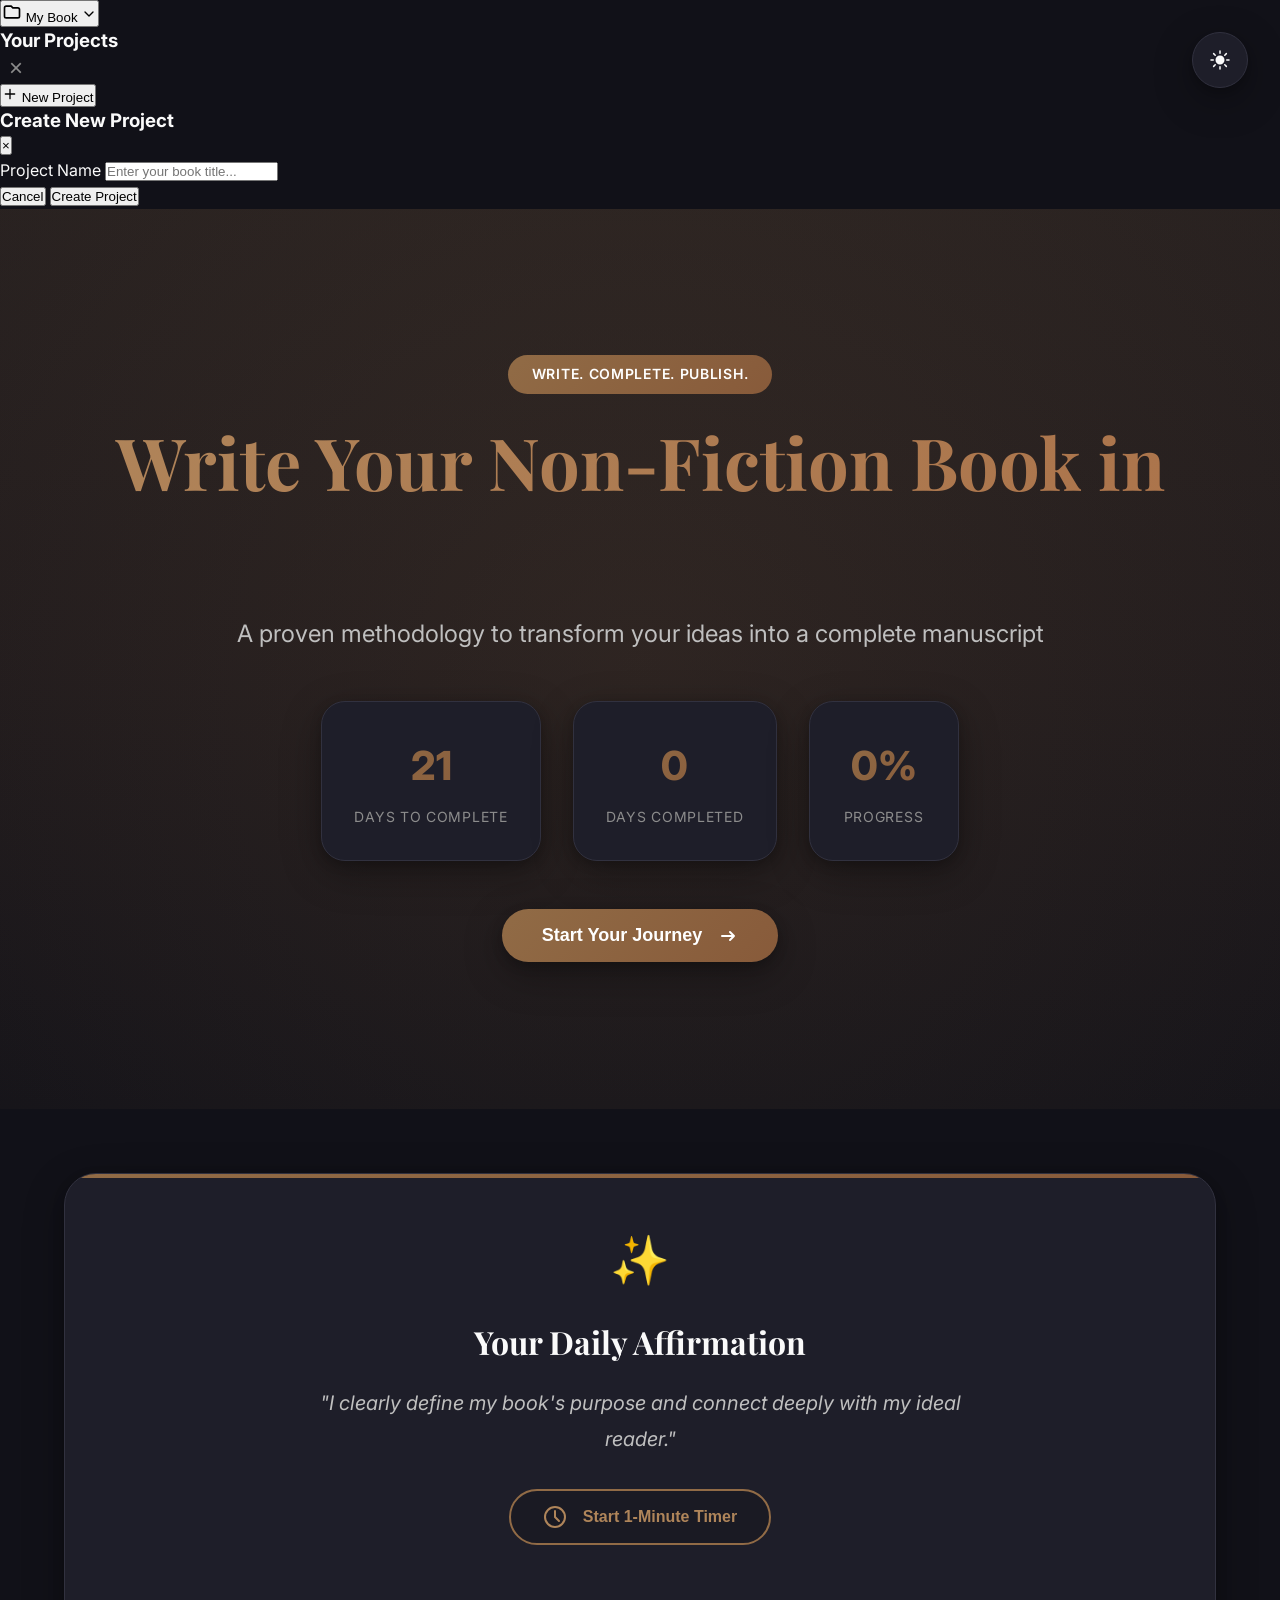
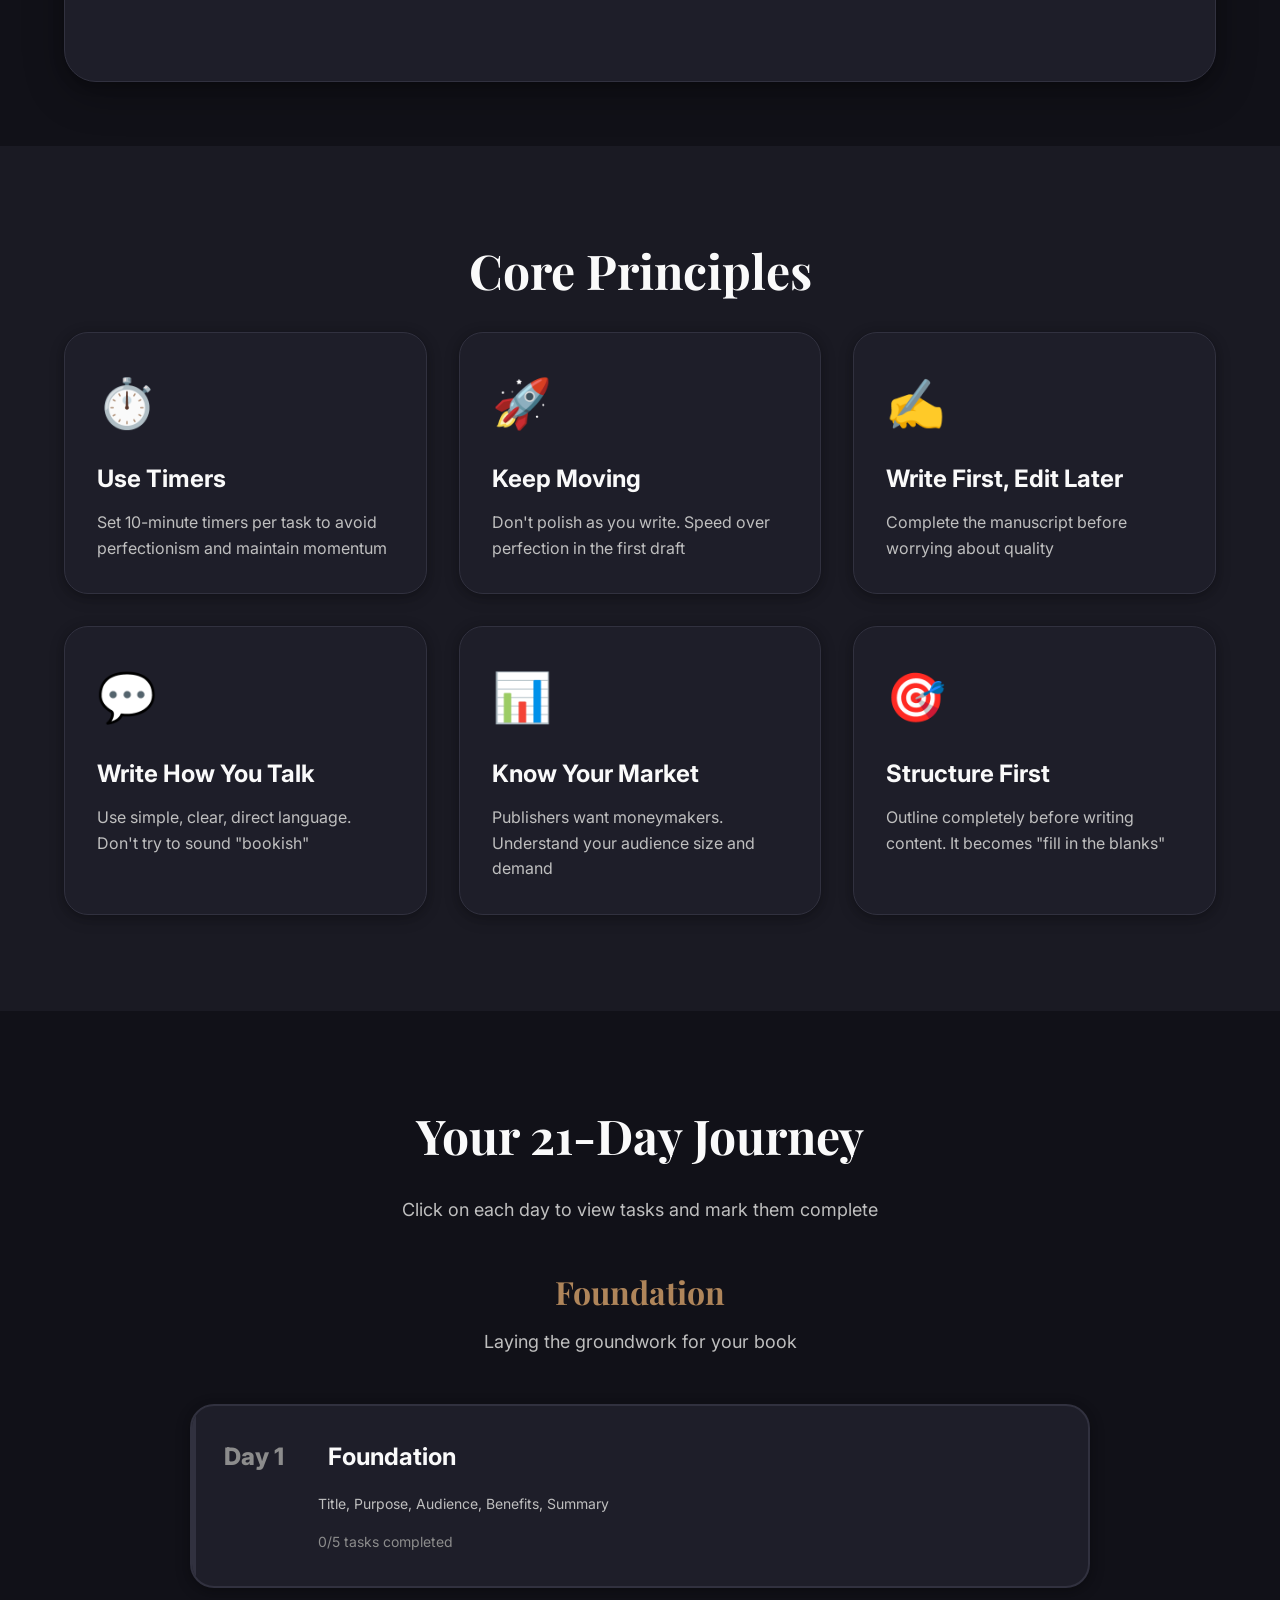
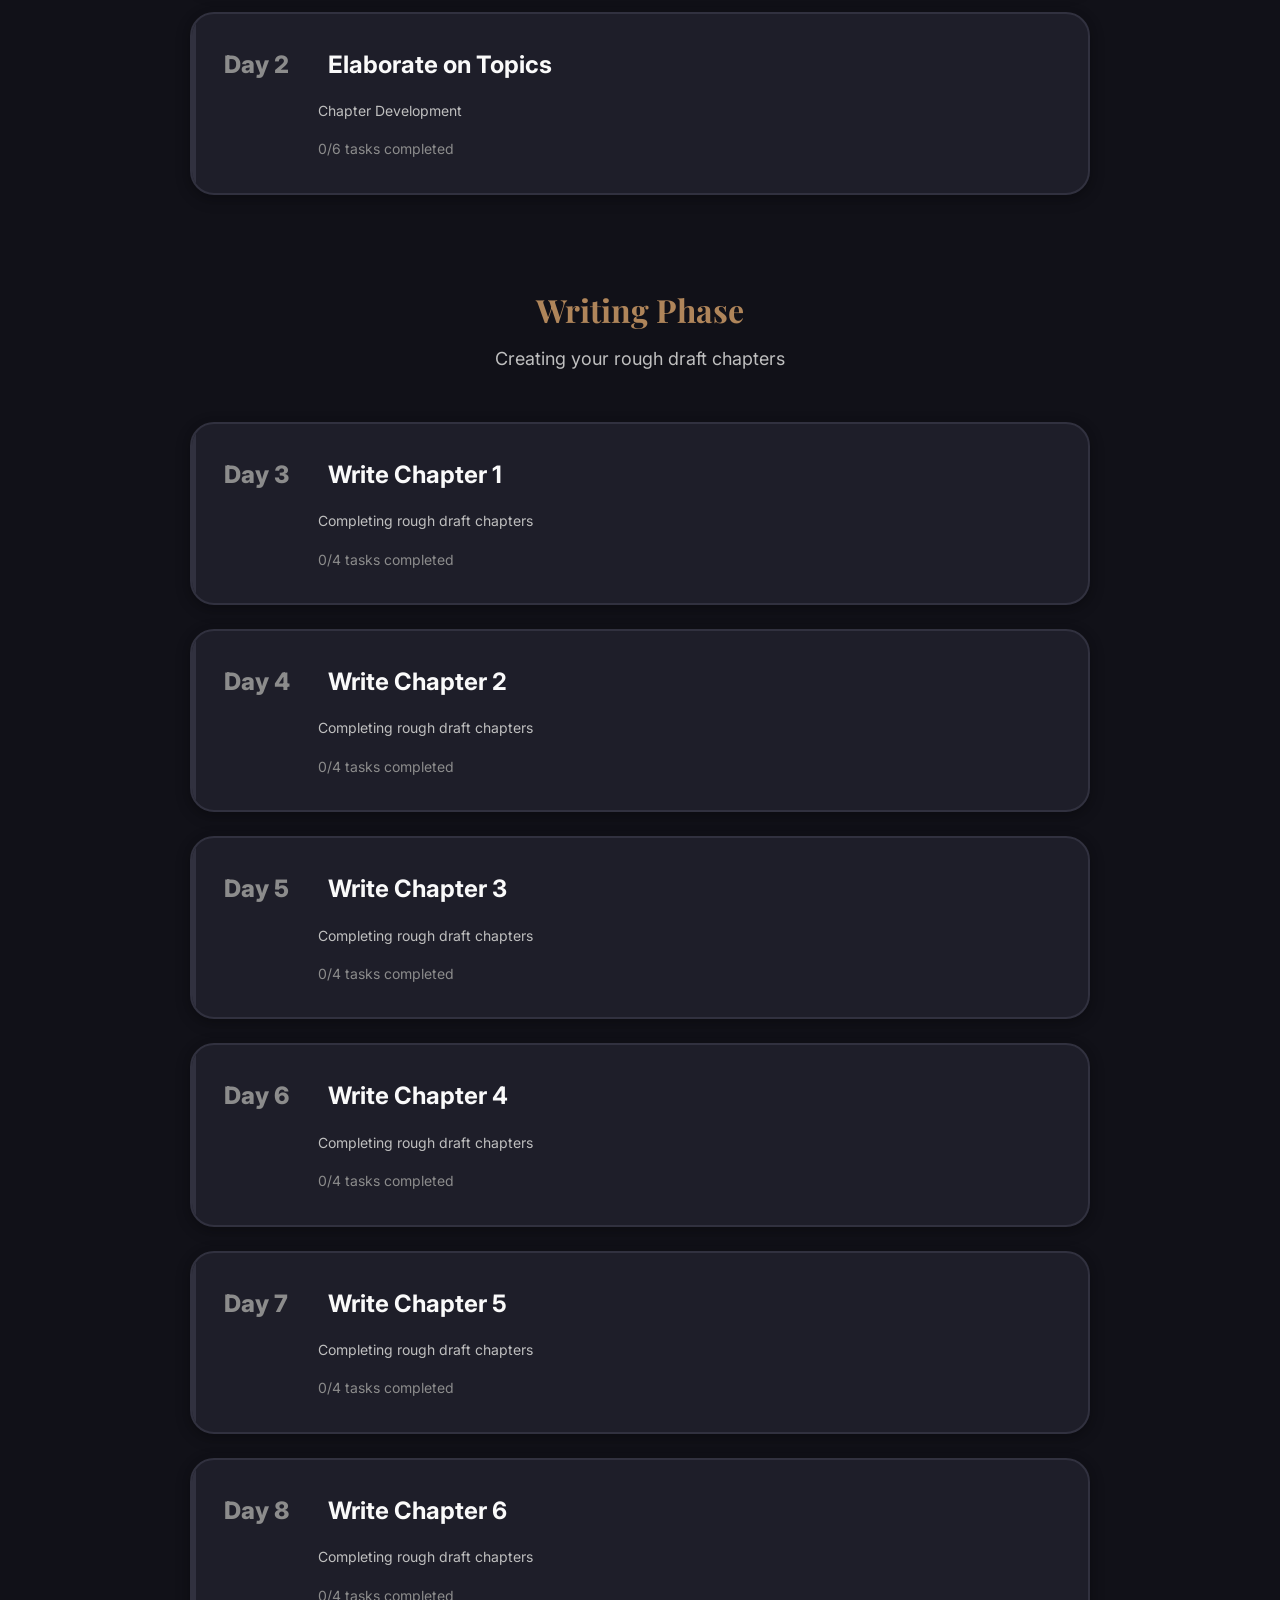
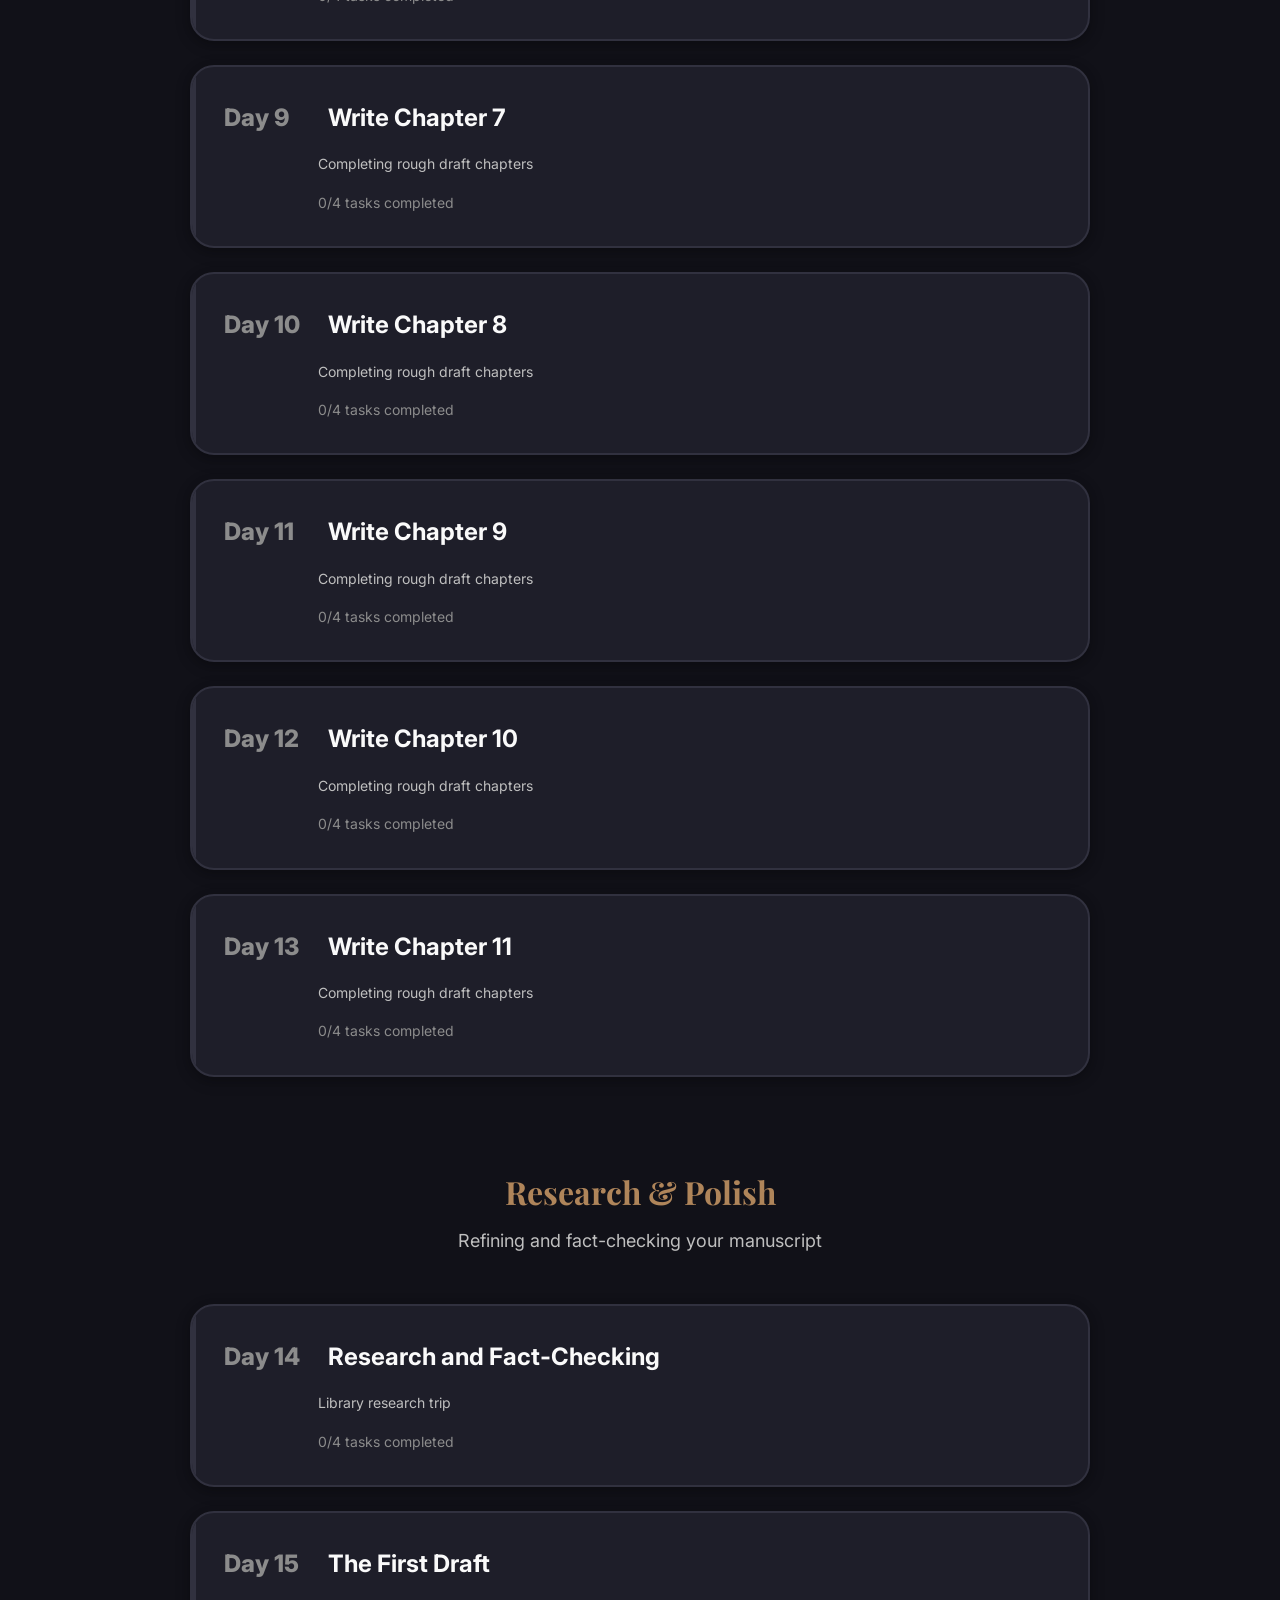
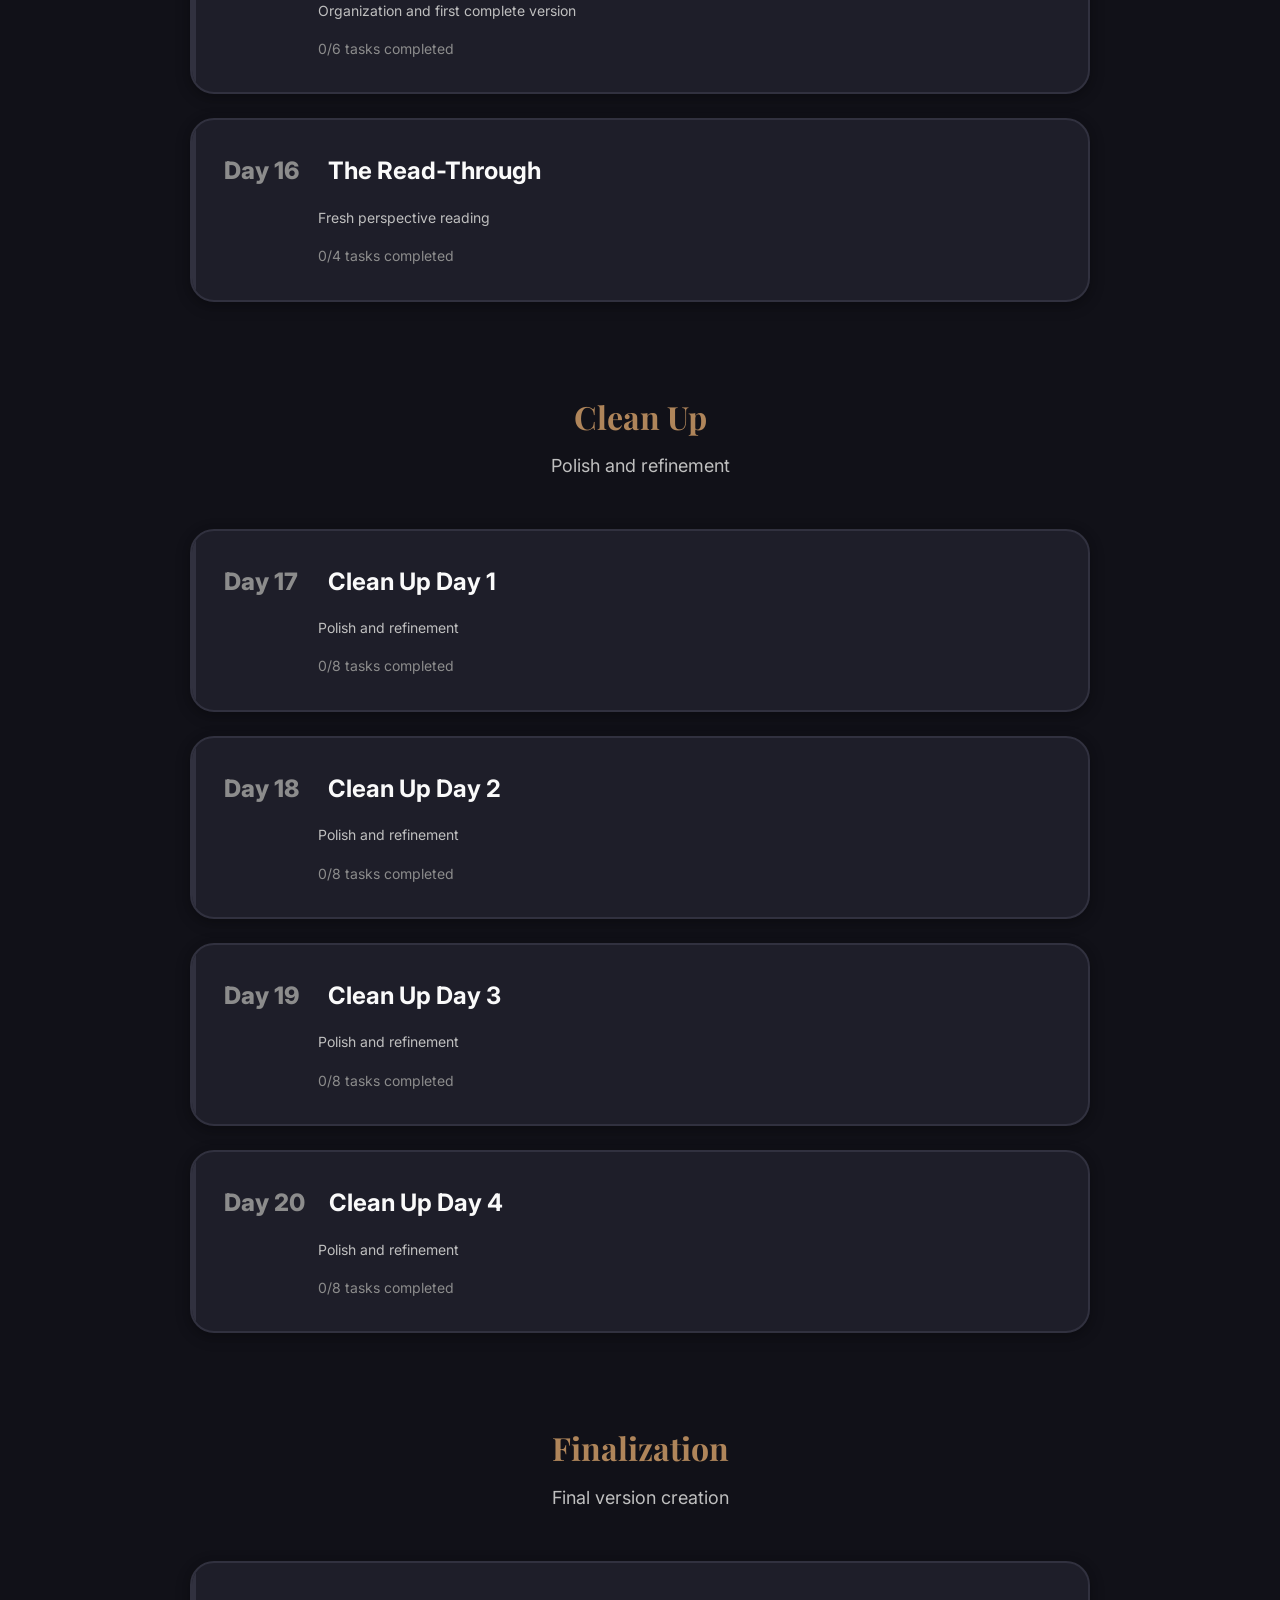
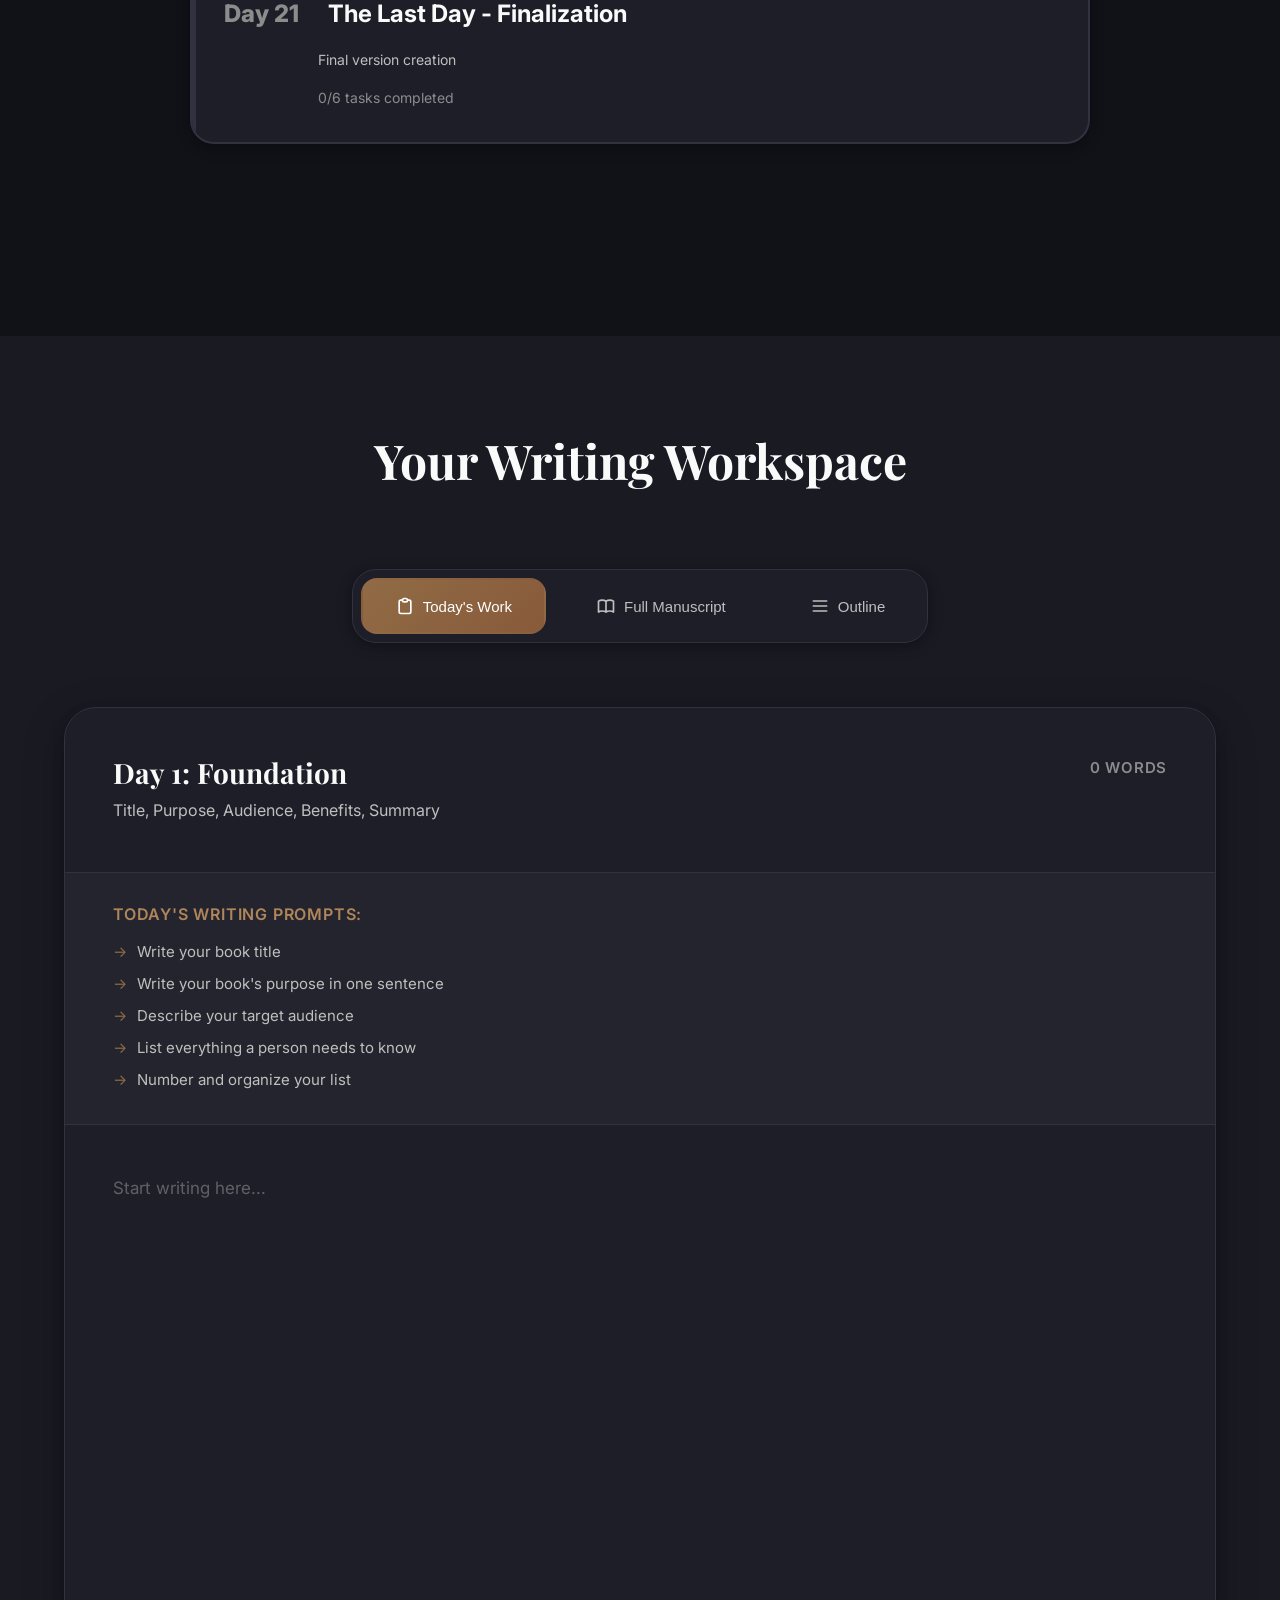
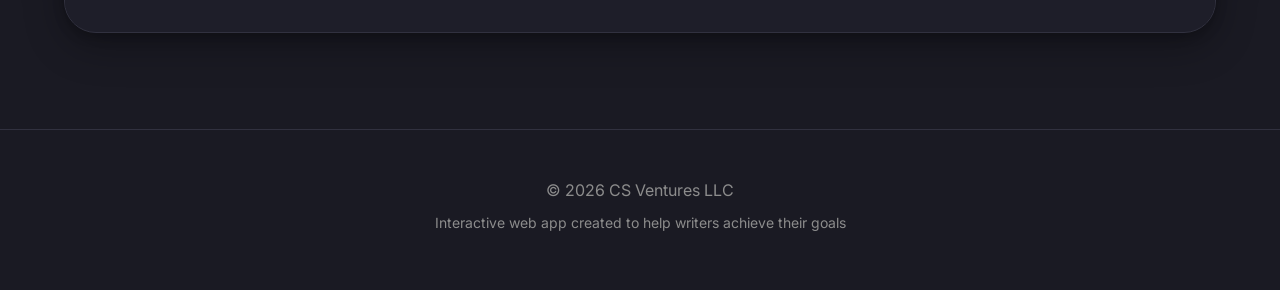
==== commit 425482c8: "Add project selector dropdown UI (work in progress) Added HTML structure for project selector in upp" ====
--- a/index.html
+++ b/index.html
@@ -16,6 +16,55 @@
 </head>
 
 <body>
+    <!-- Project Selector -->
+    <div class="project-selector">
+        <button class="project-selector-btn" id="projectSelectorBtn" onclick="toggleProjectPanel()">
+            <svg width="20" height="20" viewBox="0 0 24 24" fill="none">
+                <path d="M3 7v10a2 2 0 002 2h14a2 2 0 002-2V9a2 2 0 00-2-2h-6l-2-2H5a2 2 0 00-2 2z" stroke="currentColor" stroke-width="2" stroke-linecap="round" stroke-linejoin="round"/>
+            </svg>
+            <span class="project-name" id="currentProjectName">My Book</span>
+            <svg class="chevron" width="16" height="16" viewBox="0 0 24 24" fill="none">
+                <path d="M6 9l6 6 6-6" stroke="currentColor" stroke-width="2" stroke-linecap="round" stroke-linejoin="round"/>
+            </svg>
+        </button>
+
+        <div class="project-panel" id="projectPanel">
+            <div class="project-panel-header">
+                <h3>Your Projects</h3>
+                <button class="panel-close-btn" onclick="toggleProjectPanel()">×</button>
+            </div>
+            <div class="project-list" id="projectList">
+                <!-- Projects will be populated by JavaScript -->
+            </div>
+            <div class="project-panel-footer">
+                <button class="new-project-btn" onclick="showNewProjectDialog()">
+                    <svg width="16" height="16" viewBox="0 0 24 24" fill="none">
+                        <path d="M12 5v14M5 12h14" stroke="currentColor" stroke-width="2" stroke-linecap="round"/>
+                    </svg>
+                    New Project
+                </button>
+            </div>
+        </div>
+    </div>
+
+    <!-- New Project Dialog -->
+    <div class="dialog-overlay" id="newProjectDialog">
+        <div class="dialog">
+            <div class="dialog-header">
+                <h3>Create New Project</h3>
+                <button class="dialog-close" onclick="hideNewProjectDialog()">×</button>
+            </div>
+            <div class="dialog-body">
+                <label for="newProjectName">Project Name</label>
+                <input type="text" id="newProjectName" placeholder="Enter your book title..." maxlength="100">
+            </div>
+            <div class="dialog-footer">
+                <button class="dialog-btn cancel" onclick="hideNewProjectDialog()">Cancel</button>
+                <button class="dialog-btn create" onclick="createNewProject()">Create Project</button>
+            </div>
+        </div>
+    </div>
+
     <!-- Theme Controls -->
     <div class="theme-controls">
         <button class="theme-toggle-btn" id="themeToggleBtn" onclick="toggleThemePanel()" title="Customize Theme">
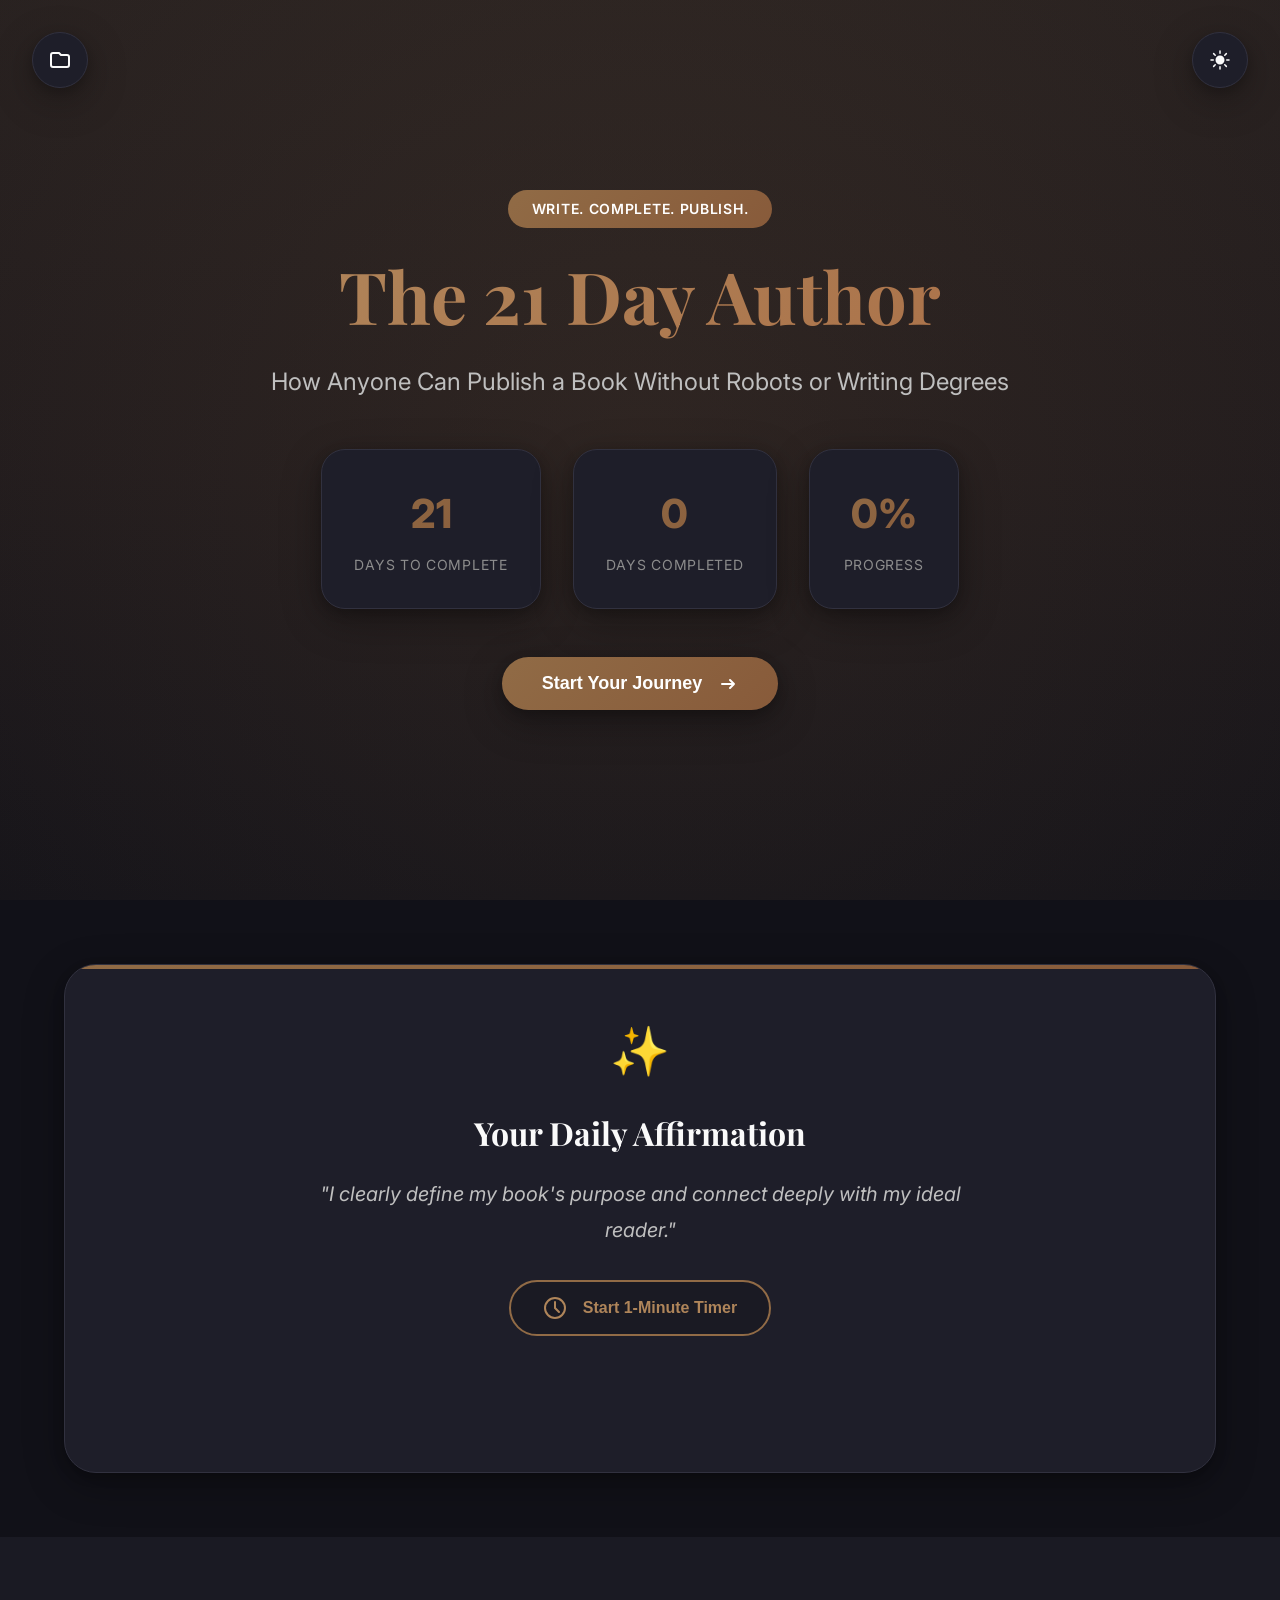
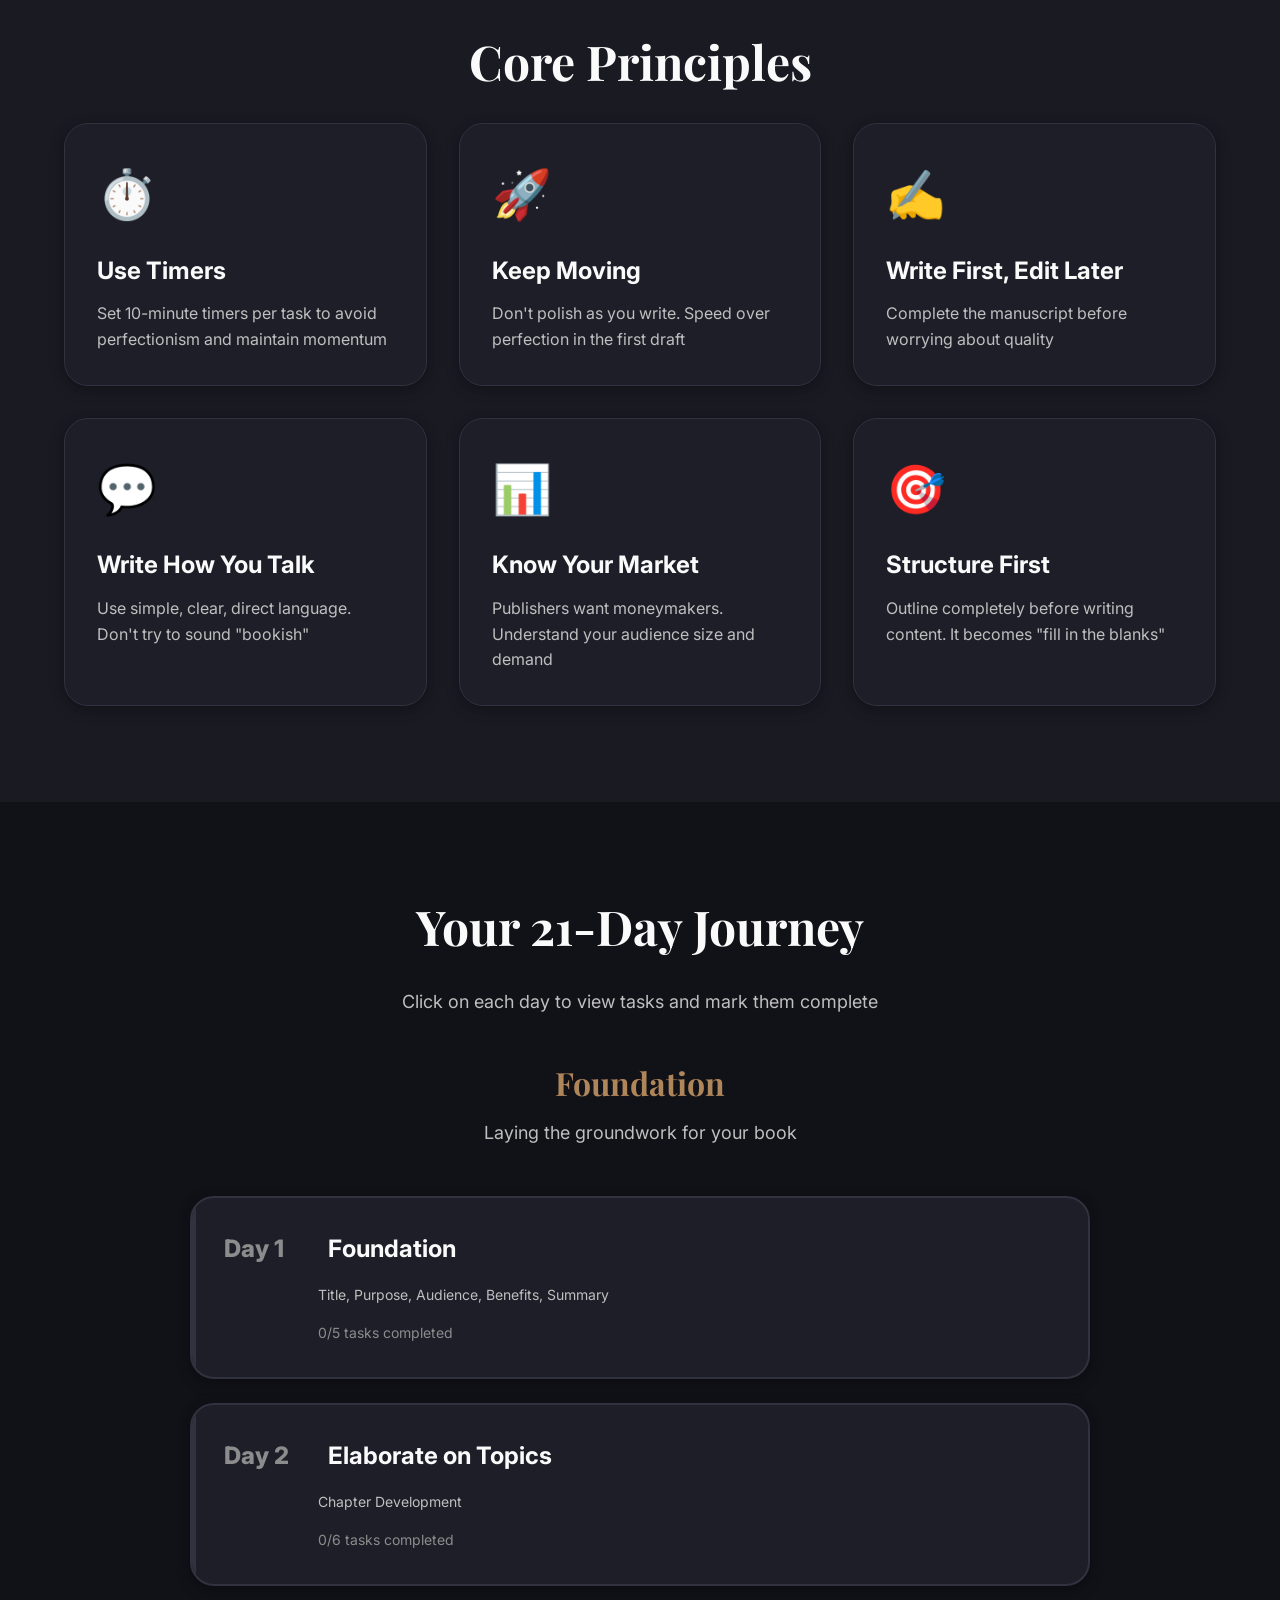
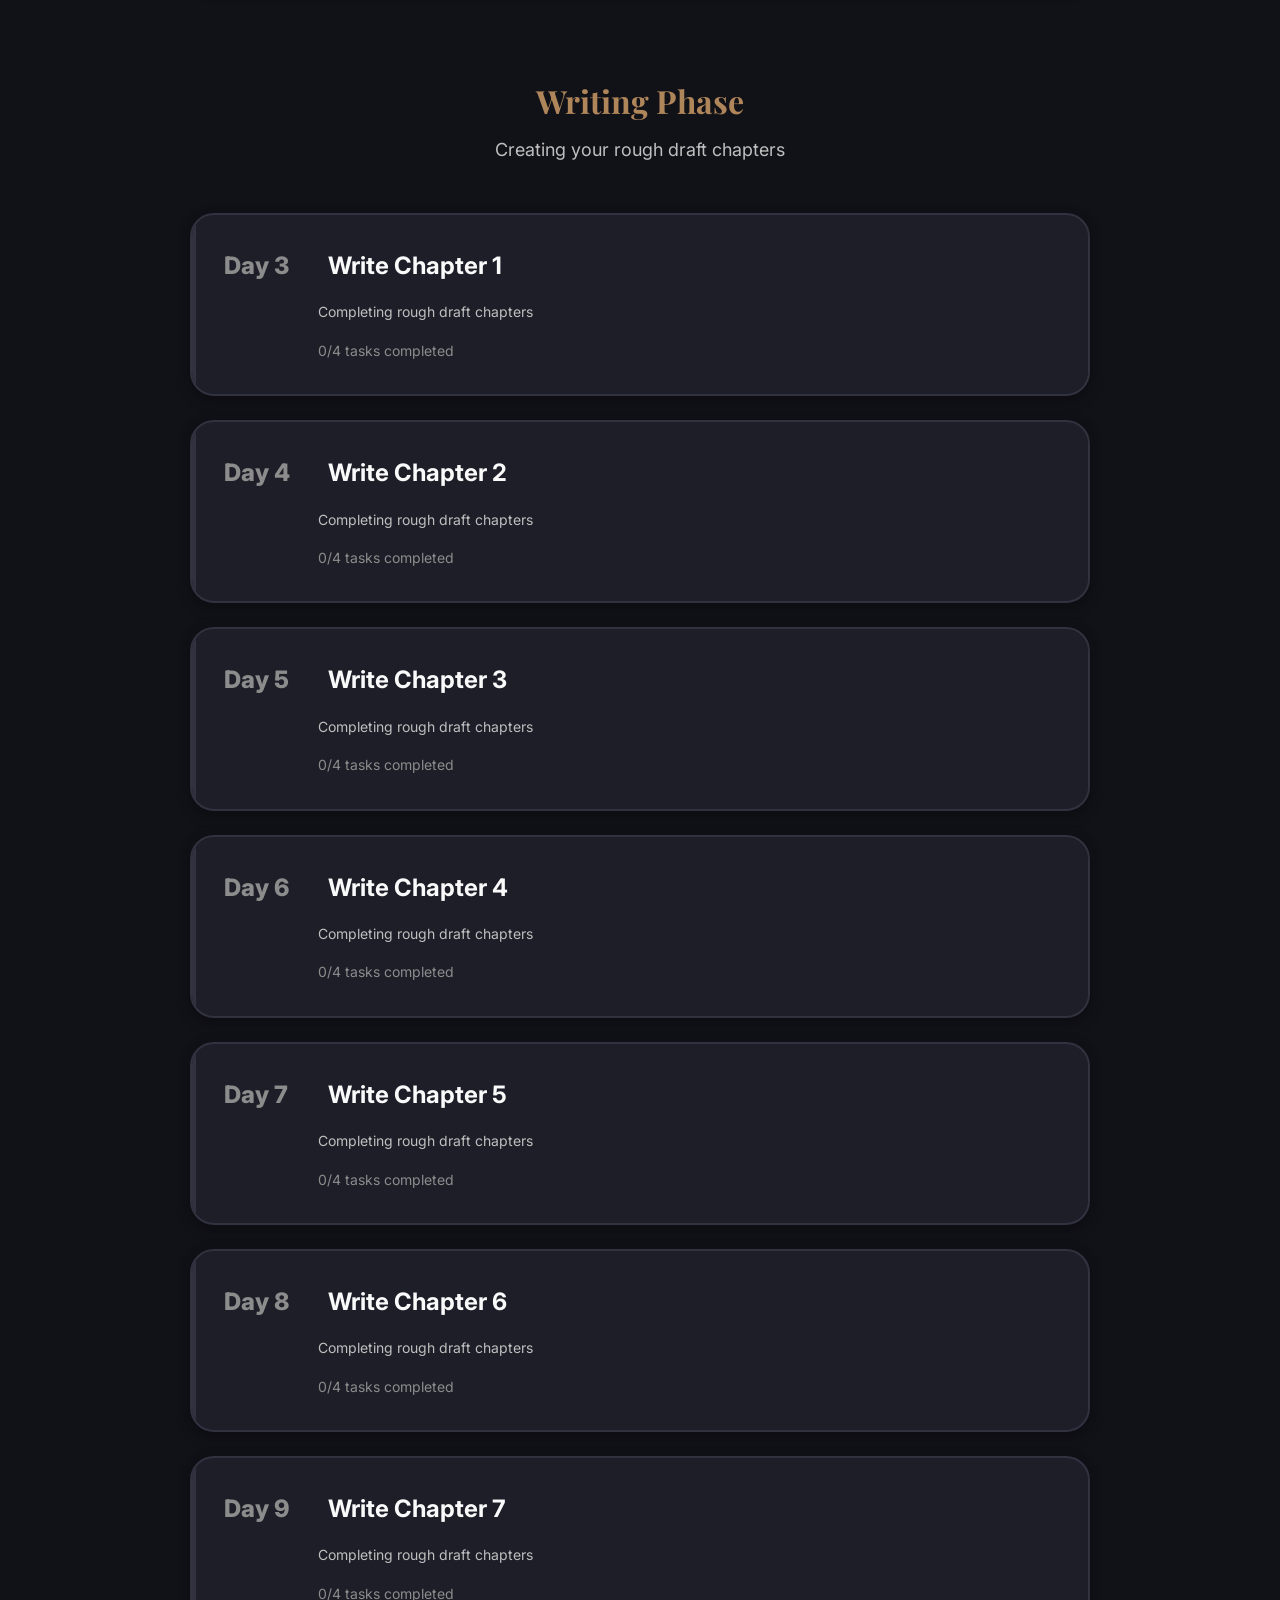
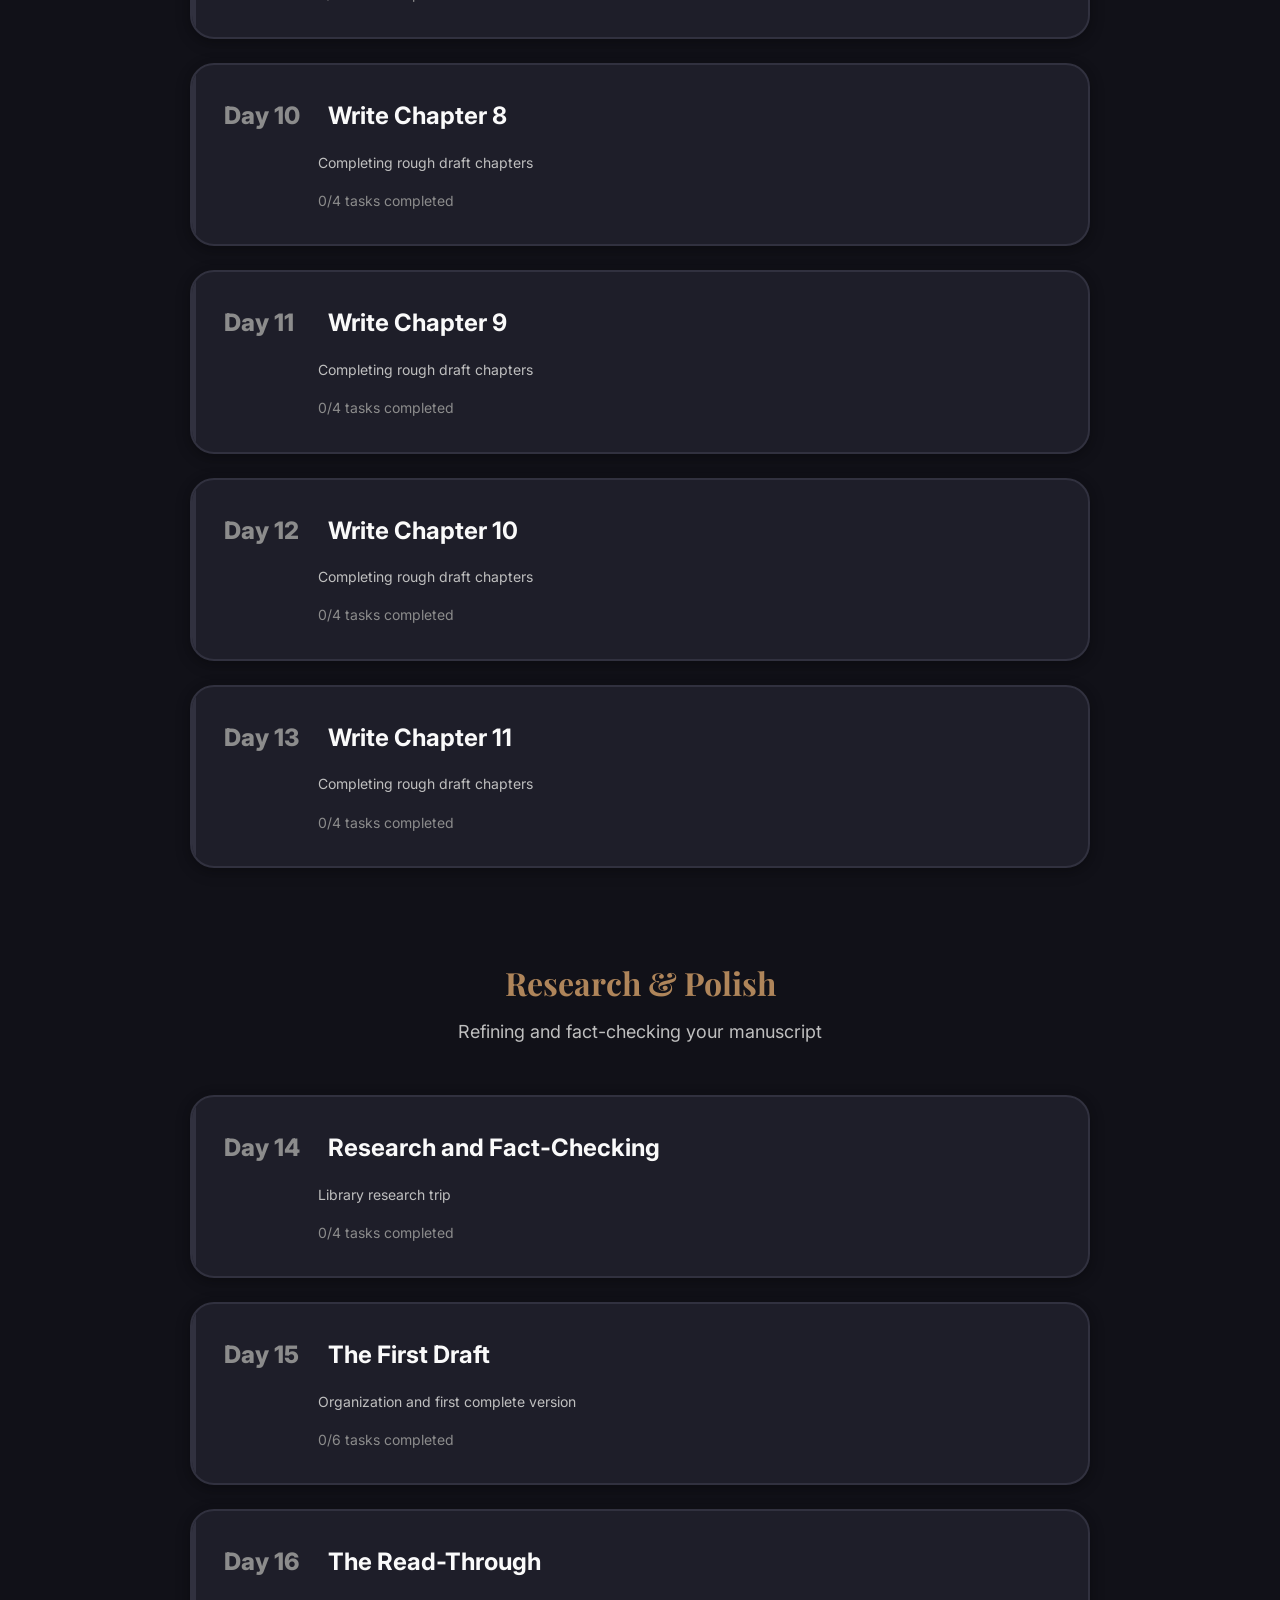
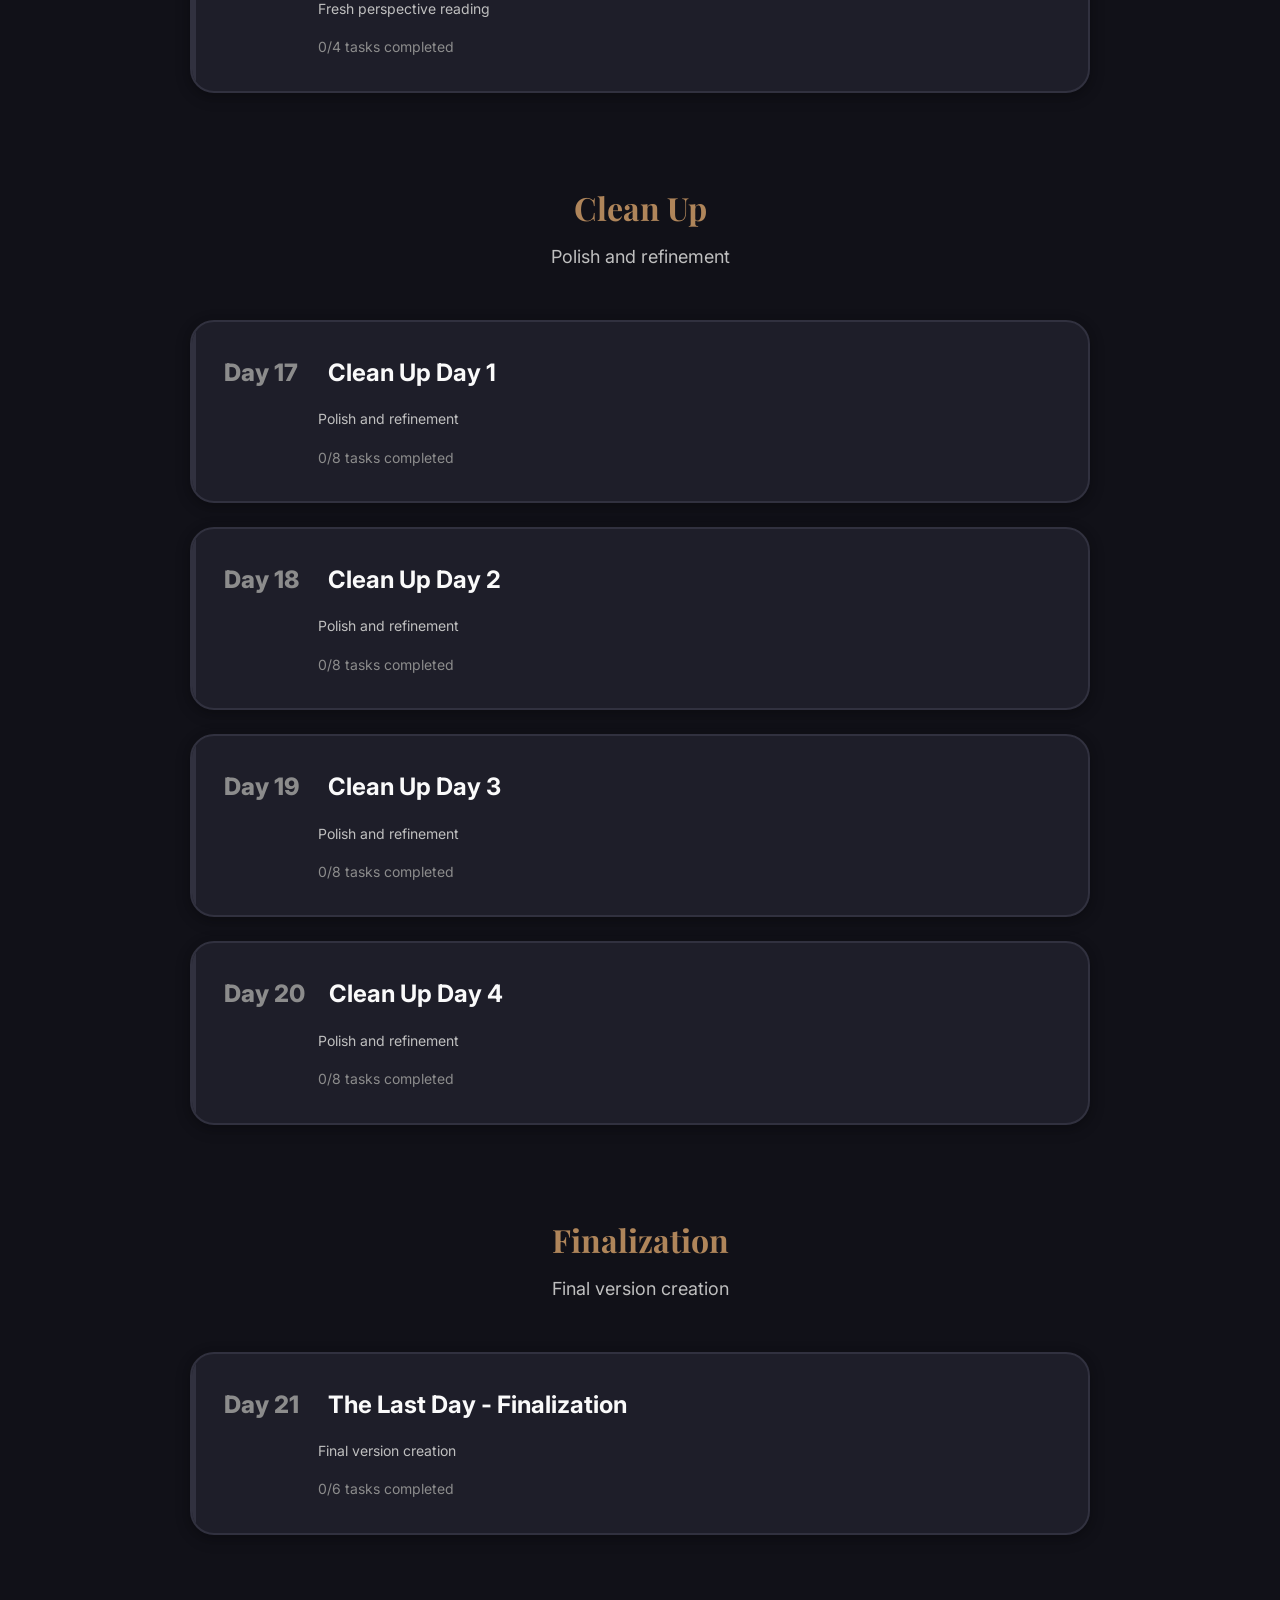
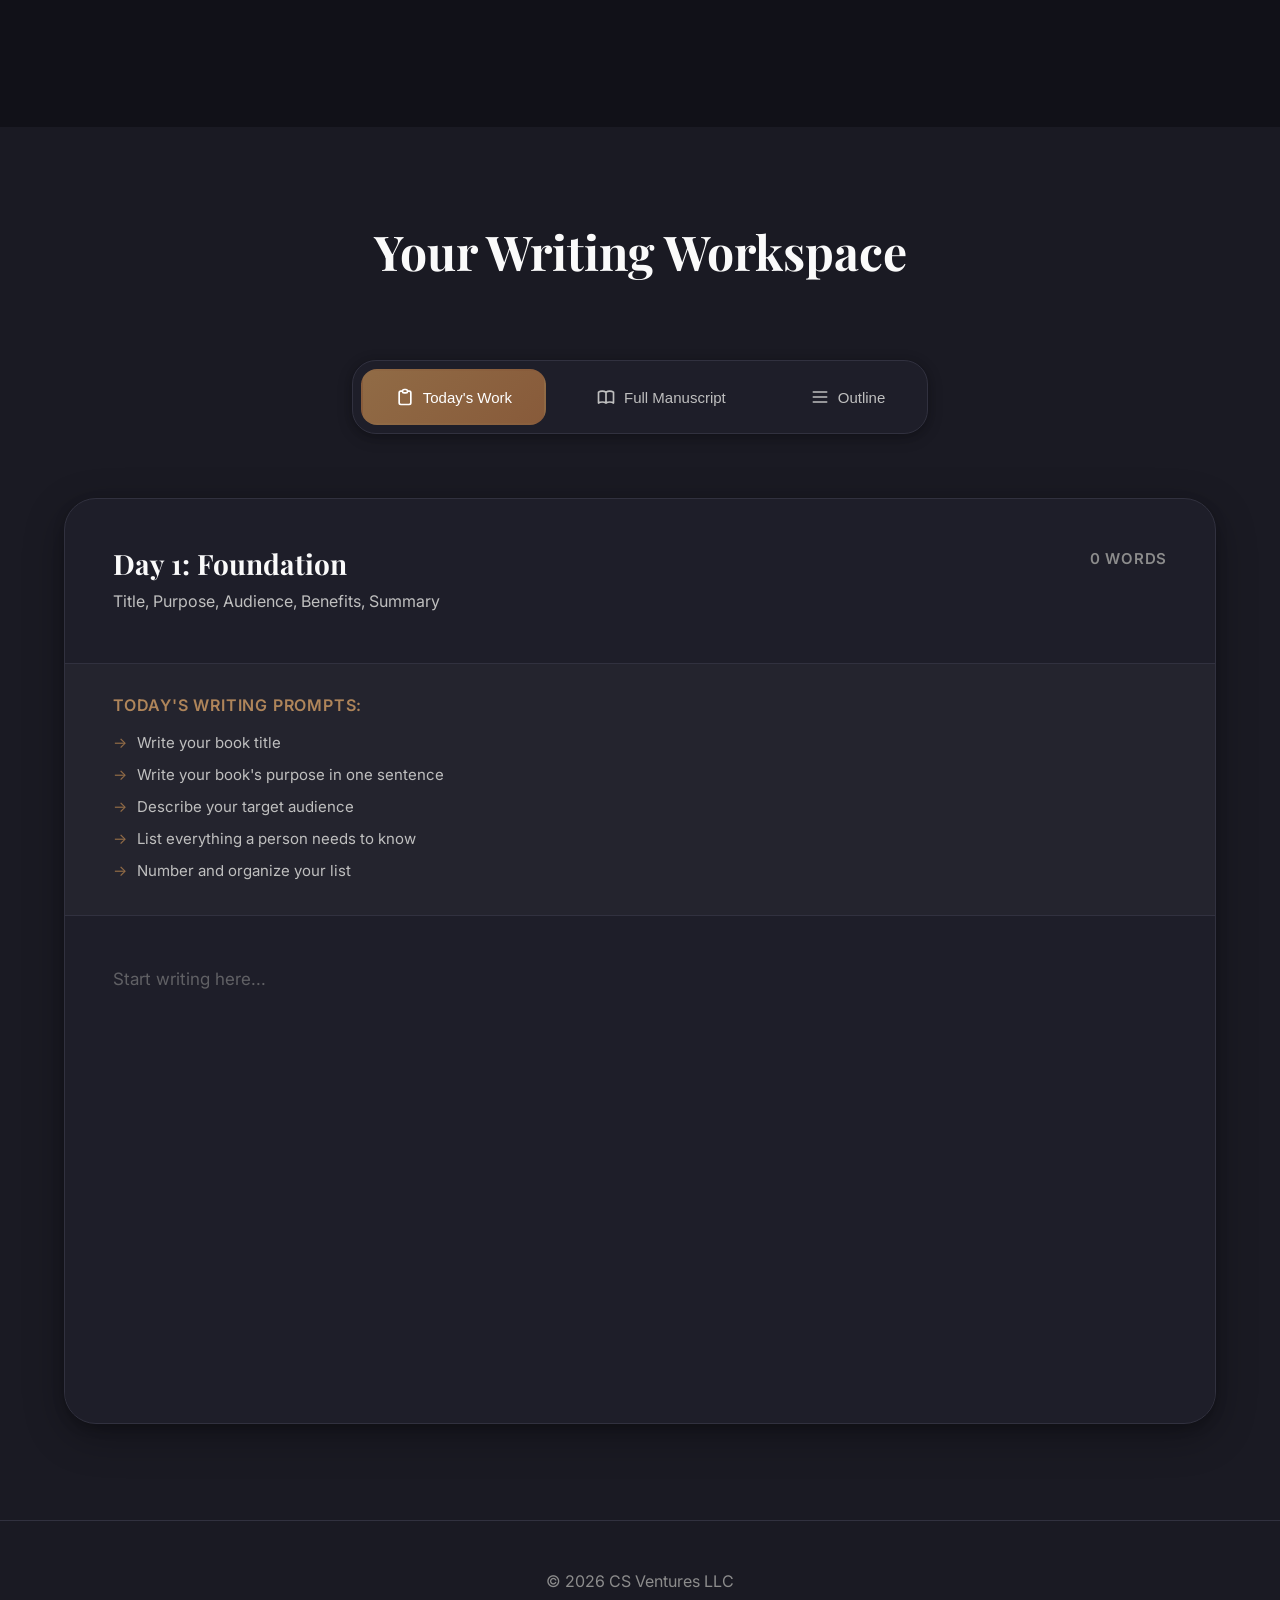
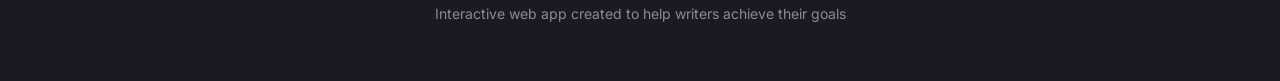
==== commit fa1ccba7: "Redesign project selector to match theme button style Changed from dropdown to circular icon button " ====
--- a/index.html
+++ b/index.html
@@ -4,9 +4,9 @@
 <head>
     <meta charset="UTF-8">
     <meta name="viewport" content="width=device-width, initial-scale=1.0">
-    <title>21-Day Non-Fiction Book Writing Method - Interactive Guide</title>
+    <title>The 21 Day Author - How Anyone Can Publish a Book</title>
     <meta name="description"
-        content="Transform your non-fiction book idea into a complete manuscript in just 21 days using this proven methodology.">
+        content="How anyone can publish a book without robots or writing degrees. Transform your ideas into a complete manuscript in just 21 days.">
     <link rel="preconnect" href="https://fonts.googleapis.com">
     <link rel="preconnect" href="https://fonts.gstatic.com" crossorigin>
     <link
@@ -17,14 +17,10 @@
 
 <body>
     <!-- Project Selector -->
-    <div class="project-selector">
-        <button class="project-selector-btn" id="projectSelectorBtn" onclick="toggleProjectPanel()">
-            <svg width="20" height="20" viewBox="0 0 24 24" fill="none">
+    <div class="project-controls">
+        <button class="project-toggle-btn" id="projectToggleBtn" onclick="toggleProjectPanel()" title="Switch Project">
+            <svg width="24" height="24" viewBox="0 0 24 24" fill="none">
                 <path d="M3 7v10a2 2 0 002 2h14a2 2 0 002-2V9a2 2 0 00-2-2h-6l-2-2H5a2 2 0 00-2 2z" stroke="currentColor" stroke-width="2" stroke-linecap="round" stroke-linejoin="round"/>
-            </svg>
-            <span class="project-name" id="currentProjectName">My Book</span>
-            <svg class="chevron" width="16" height="16" viewBox="0 0 24 24" fill="none">
-                <path d="M6 9l6 6 6-6" stroke="currentColor" stroke-width="2" stroke-linecap="round" stroke-linejoin="round"/>
             </svg>
         </button>
 
@@ -32,6 +28,10 @@
             <div class="project-panel-header">
                 <h3>Your Projects</h3>
                 <button class="panel-close-btn" onclick="toggleProjectPanel()">×</button>
+            </div>
+            <div class="current-project-display">
+                <span class="current-label">Current:</span>
+                <span class="current-name" id="currentProjectName">My Book</span>
             </div>
             <div class="project-list" id="projectList">
                 <!-- Projects will be populated by JavaScript -->
@@ -144,8 +144,8 @@
         <div class="container">
             <div class="hero-content">
                 <div class="badge">Write. Complete. Publish.</div>
-                <h1 class="hero-title">Write Your Non-Fiction Book in <span class="highlight">21 Days</span></h1>
-                <p class="hero-subtitle">A proven methodology to transform your ideas into a complete manuscript</p>
+                <h1 class="hero-title">The 21 Day Author</h1>
+                <p class="hero-subtitle">How Anyone Can Publish a Book Without Robots or Writing Degrees</p>
                 <div class="hero-stats">
                     <div class="stat-card">
                         <div class="stat-number" id="totalDays">21</div>
--- a/styles.css
+++ b/styles.css
@@ -175,6 +175,309 @@
 }
 
 /* ===================================
+   PROJECT CONTROLS (matches theme controls)
+   =================================== */
+
+.project-controls {
+    position: fixed;
+    top: var(--spacing-lg);
+    left: var(--spacing-lg);
+    z-index: 1000;
+}
+
+.project-toggle-btn {
+    width: 56px;
+    height: 56px;
+    border-radius: 50%;
+    background: var(--color-bg-card);
+    border: 1px solid var(--color-border);
+    color: var(--color-text-primary);
+    display: flex;
+    align-items: center;
+    justify-content: center;
+    cursor: pointer;
+    transition: all var(--transition-base);
+    box-shadow: var(--shadow-float);
+}
+
+.project-toggle-btn:hover {
+    transform: translateY(-4px);
+    box-shadow: var(--shadow-xl);
+    border-color: var(--color-primary);
+}
+
+.project-panel {
+    position: absolute;
+    top: 68px;
+    left: 0;
+    width: 320px;
+    max-height: calc(100vh - 100px);
+    background: var(--color-bg-card);
+    border: 1px solid var(--color-border);
+    border-radius: var(--radius-lg);
+    box-shadow: var(--shadow-xl);
+    opacity: 0;
+    visibility: hidden;
+    transform: translateY(-10px);
+    transition: all var(--transition-base);
+    overflow-y: auto;
+    overflow-x: hidden;
+}
+
+.project-panel.active {
+    opacity: 1;
+    visibility: visible;
+    transform: translateY(0);
+}
+
+.project-panel-header {
+    display: flex;
+    justify-content: space-between;
+    align-items: center;
+    padding: var(--spacing-md);
+    border-bottom: 1px solid var(--color-border);
+}
+
+.project-panel-header h3 {
+    font-size: 1.125rem;
+    font-weight: 600;
+    color: var(--color-text-primary);
+}
+
+.current-project-display {
+    padding: var(--spacing-sm) var(--spacing-md);
+    background: var(--color-bg-tertiary);
+    border-bottom: 1px solid var(--color-border);
+}
+
+.current-project-display .current-label {
+    font-size: 0.75rem;
+    color: var(--color-text-tertiary);
+    text-transform: uppercase;
+    letter-spacing: 0.05em;
+    display: block;
+    margin-bottom: 2px;
+}
+
+.current-project-display .current-name {
+    font-size: 0.9375rem;
+    font-weight: 600;
+    color: var(--color-primary-light);
+}
+
+.project-list {
+    flex: 1;
+    overflow-y: auto;
+    padding: var(--spacing-sm);
+}
+
+.project-item {
+    display: flex;
+    align-items: center;
+    justify-content: space-between;
+    padding: var(--spacing-sm) var(--spacing-md);
+    border-radius: var(--radius-md);
+    cursor: pointer;
+    transition: all var(--transition-fast);
+}
+
+.project-item:hover {
+    background: var(--color-bg-tertiary);
+}
+
+.project-item.active {
+    background: var(--color-bg-tertiary);
+    border-left: 3px solid var(--color-primary);
+}
+
+.project-item-name {
+    flex: 1;
+    font-size: 0.9375rem;
+    color: var(--color-text-primary);
+    overflow: hidden;
+    text-overflow: ellipsis;
+    white-space: nowrap;
+}
+
+.project-item-delete {
+    opacity: 0;
+    background: none;
+    border: none;
+    color: var(--color-text-tertiary);
+    cursor: pointer;
+    padding: 4px;
+    border-radius: var(--radius-sm);
+    transition: all var(--transition-fast);
+}
+
+.project-item:hover .project-item-delete {
+    opacity: 1;
+}
+
+.project-item-delete:hover {
+    color: var(--color-warning);
+    background: rgba(255, 100, 100, 0.1);
+}
+
+.project-panel-footer {
+    padding: var(--spacing-sm) var(--spacing-md);
+    border-top: 1px solid var(--color-border);
+}
+
+.new-project-btn {
+    display: flex;
+    align-items: center;
+    justify-content: center;
+    gap: var(--spacing-xs);
+    width: 100%;
+    padding: var(--spacing-sm);
+    background: var(--gradient-primary);
+    border: none;
+    border-radius: var(--radius-md);
+    color: white;
+    font-size: 0.875rem;
+    font-weight: 600;
+    cursor: pointer;
+    transition: all var(--transition-base);
+}
+
+.new-project-btn:hover {
+    transform: translateY(-2px);
+    box-shadow: var(--shadow-md);
+}
+
+/* Dialog Overlay */
+.dialog-overlay {
+    position: fixed;
+    top: 0;
+    left: 0;
+    right: 0;
+    bottom: 0;
+    background: rgba(0, 0, 0, 0.75);
+    backdrop-filter: blur(8px);
+    z-index: 2000;
+    display: none;
+    align-items: center;
+    justify-content: center;
+}
+
+.dialog-overlay.active {
+    display: flex;
+}
+
+.dialog {
+    background: var(--color-bg-card);
+    border: 1px solid var(--color-border);
+    border-radius: var(--radius-xl);
+    width: 100%;
+    max-width: 400px;
+    box-shadow: var(--shadow-xl);
+    animation: scaleIn 0.3s ease-out;
+}
+
+.dialog-header {
+    display: flex;
+    justify-content: space-between;
+    align-items: center;
+    padding: var(--spacing-md) var(--spacing-lg);
+    border-bottom: 1px solid var(--color-border);
+}
+
+.dialog-header h3 {
+    font-size: 1.25rem;
+    font-weight: 600;
+    color: var(--color-text-primary);
+}
+
+.dialog-close {
+    background: none;
+    border: none;
+    color: var(--color-text-tertiary);
+    font-size: 1.5rem;
+    cursor: pointer;
+    padding: 4px;
+    border-radius: var(--radius-sm);
+    transition: all var(--transition-fast);
+}
+
+.dialog-close:hover {
+    color: var(--color-text-primary);
+    background: var(--color-bg-tertiary);
+}
+
+.dialog-body {
+    padding: var(--spacing-lg);
+}
+
+.dialog-body label {
+    display: block;
+    font-size: 0.875rem;
+    font-weight: 500;
+    color: var(--color-text-secondary);
+    margin-bottom: var(--spacing-xs);
+}
+
+.dialog-body input {
+    width: 100%;
+    padding: var(--spacing-sm) var(--spacing-md);
+    background: var(--color-bg-secondary);
+    border: 1px solid var(--color-border);
+    border-radius: var(--radius-md);
+    color: var(--color-text-primary);
+    font-size: 1rem;
+    transition: all var(--transition-fast);
+}
+
+.dialog-body input:focus {
+    outline: none;
+    border-color: var(--color-primary);
+    box-shadow: 0 0 0 3px hsla(30, 35%, 42%, 0.2);
+}
+
+.dialog-body input::placeholder {
+    color: var(--color-text-tertiary);
+}
+
+.dialog-footer {
+    display: flex;
+    gap: var(--spacing-sm);
+    padding: var(--spacing-md) var(--spacing-lg);
+    border-top: 1px solid var(--color-border);
+}
+
+.dialog-btn {
+    flex: 1;
+    padding: var(--spacing-sm) var(--spacing-md);
+    border-radius: var(--radius-md);
+    font-size: 0.9375rem;
+    font-weight: 600;
+    cursor: pointer;
+    transition: all var(--transition-base);
+}
+
+.dialog-btn.cancel {
+    background: var(--color-bg-secondary);
+    border: 1px solid var(--color-border);
+    color: var(--color-text-secondary);
+}
+
+.dialog-btn.cancel:hover {
+    background: var(--color-bg-tertiary);
+    color: var(--color-text-primary);
+}
+
+.dialog-btn.create {
+    background: var(--gradient-primary);
+    border: none;
+    color: white;
+}
+
+.dialog-btn.create:hover {
+    transform: translateY(-2px);
+    box-shadow: var(--shadow-md);
+}
+
+/* ===================================
    THEME CONTROLS
    =================================== */
 
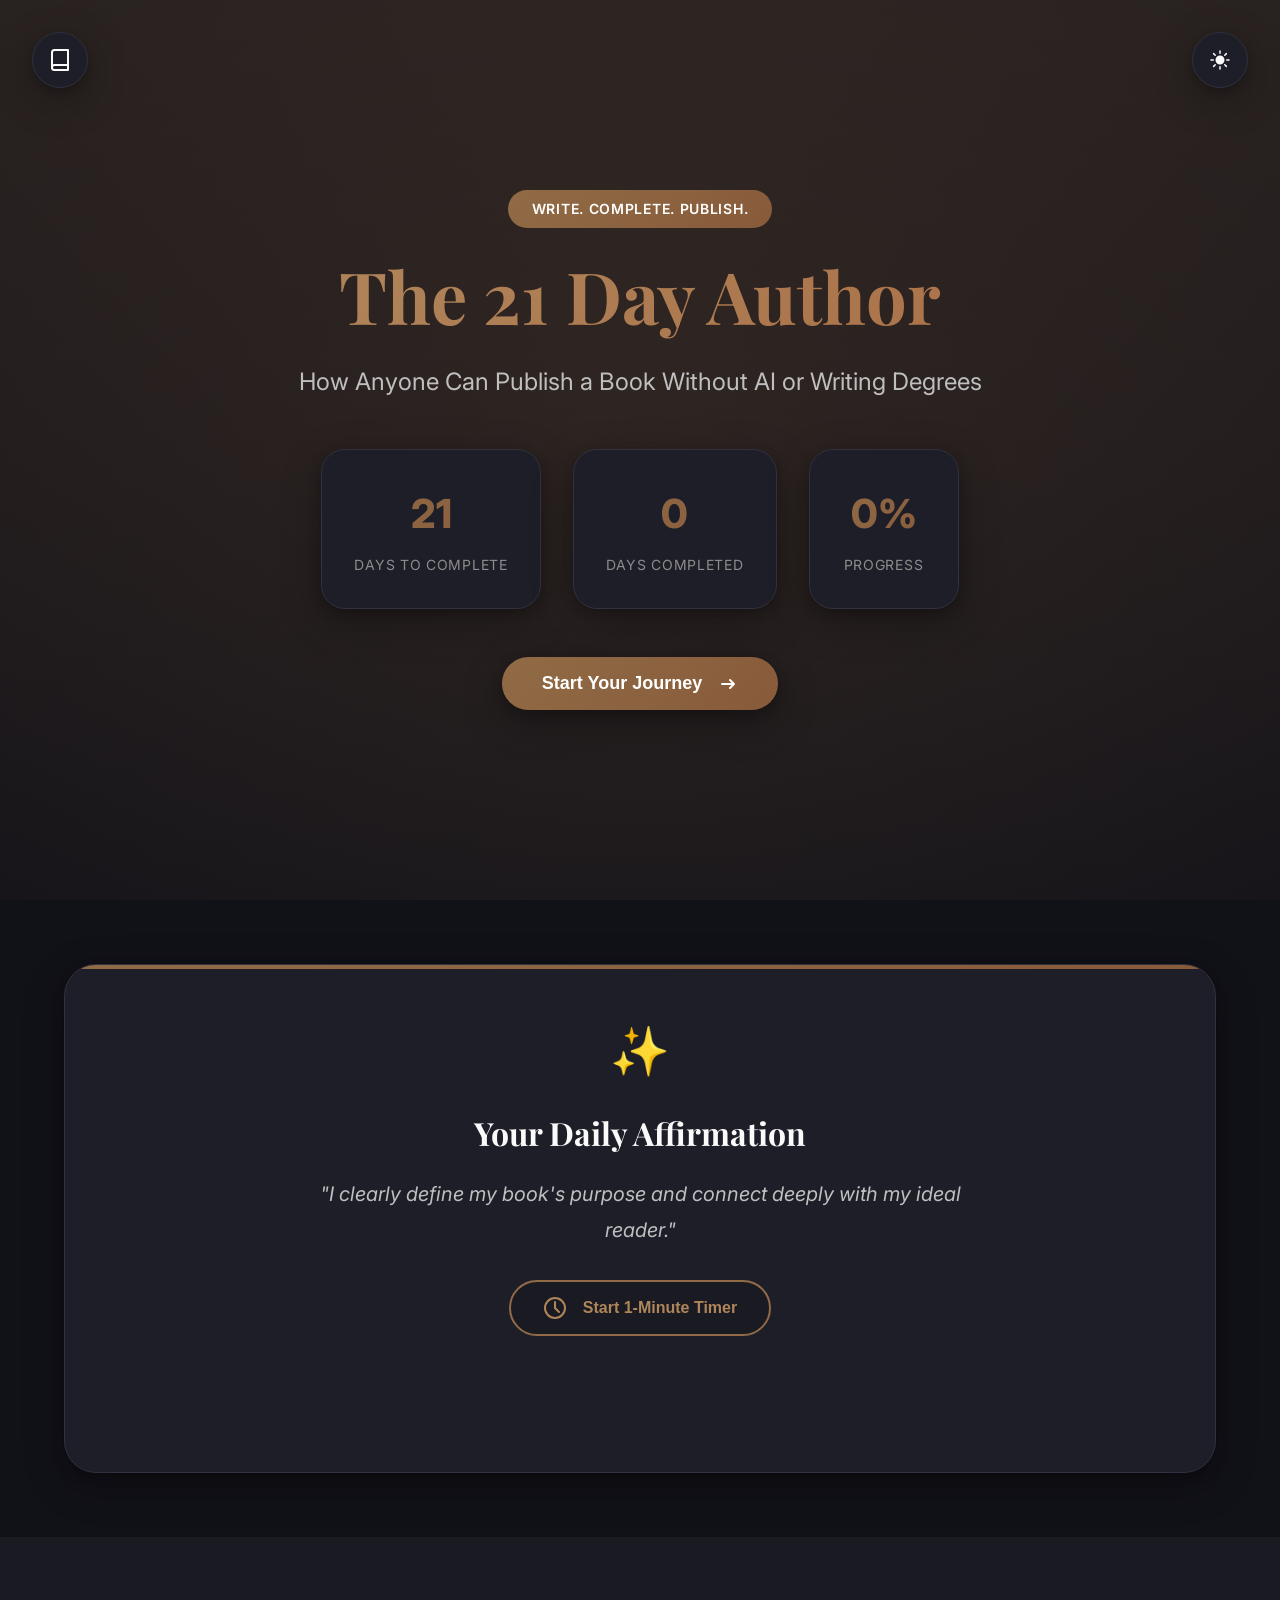
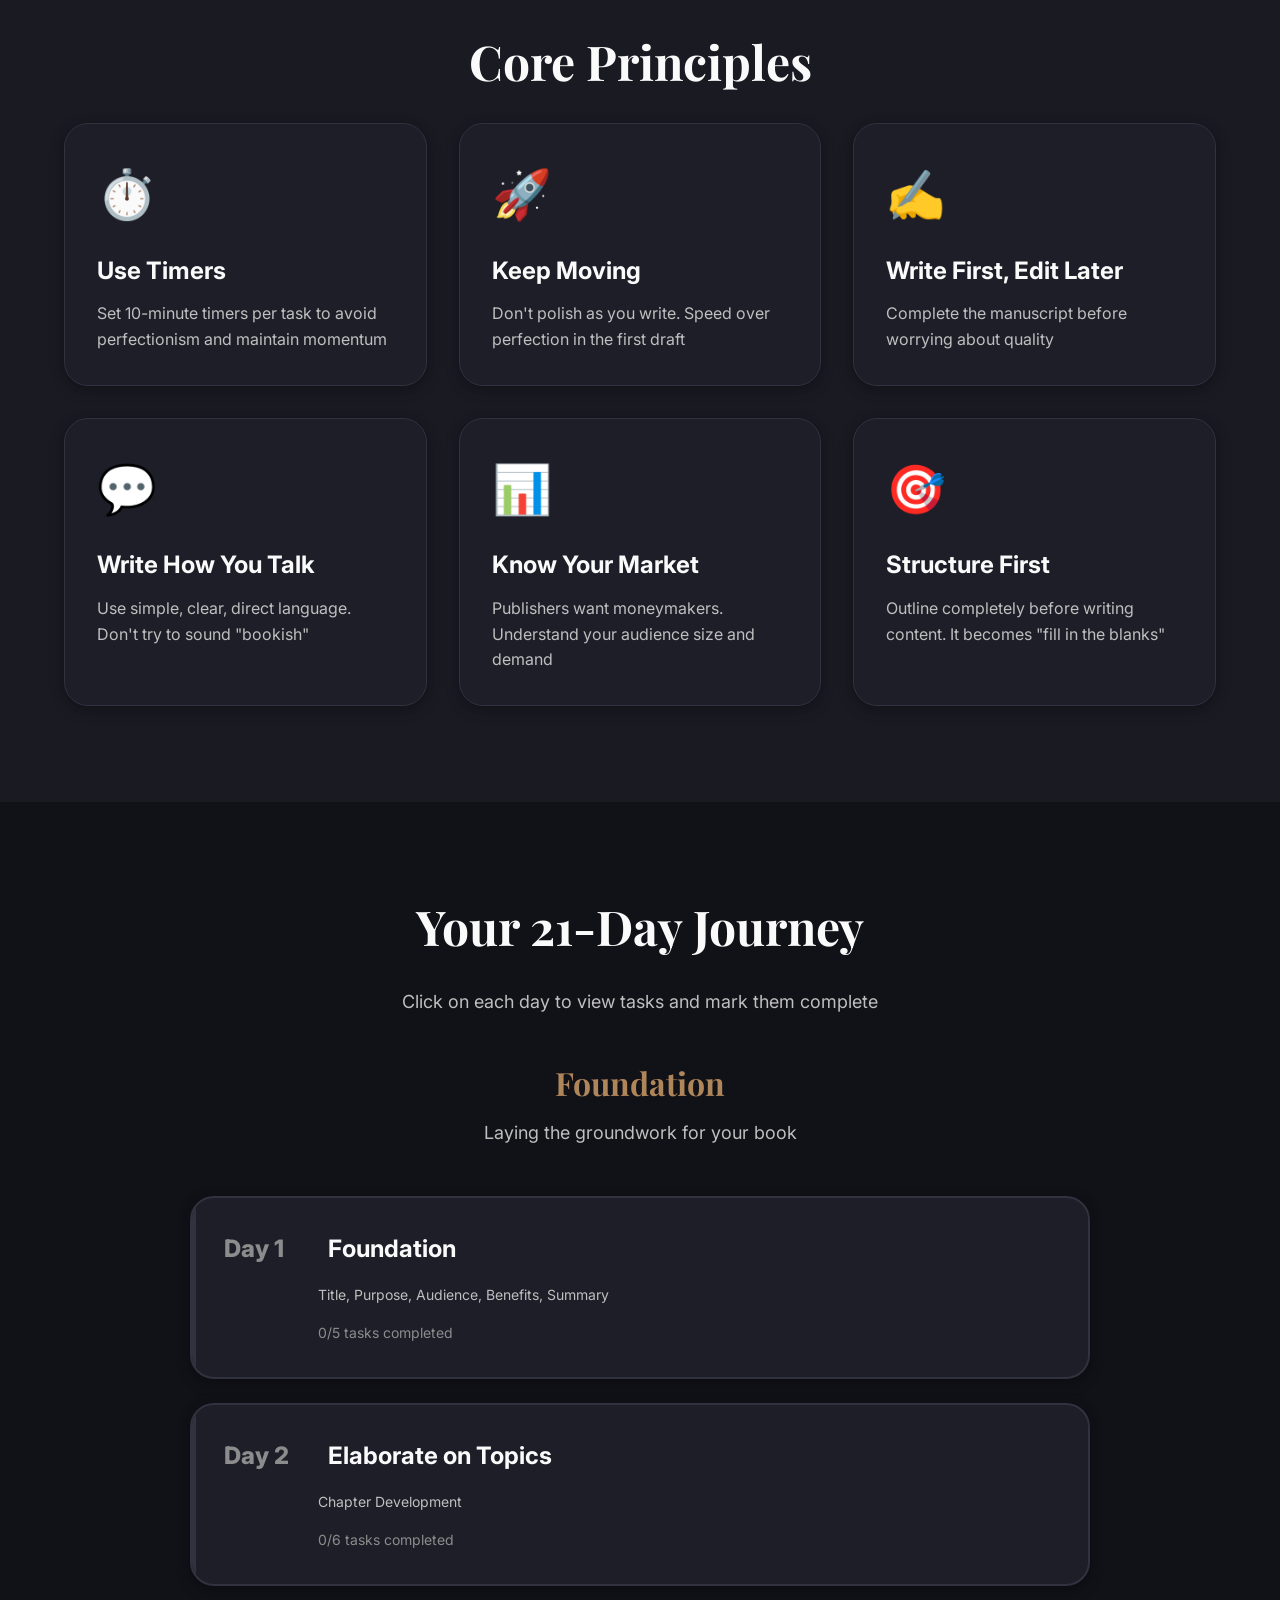
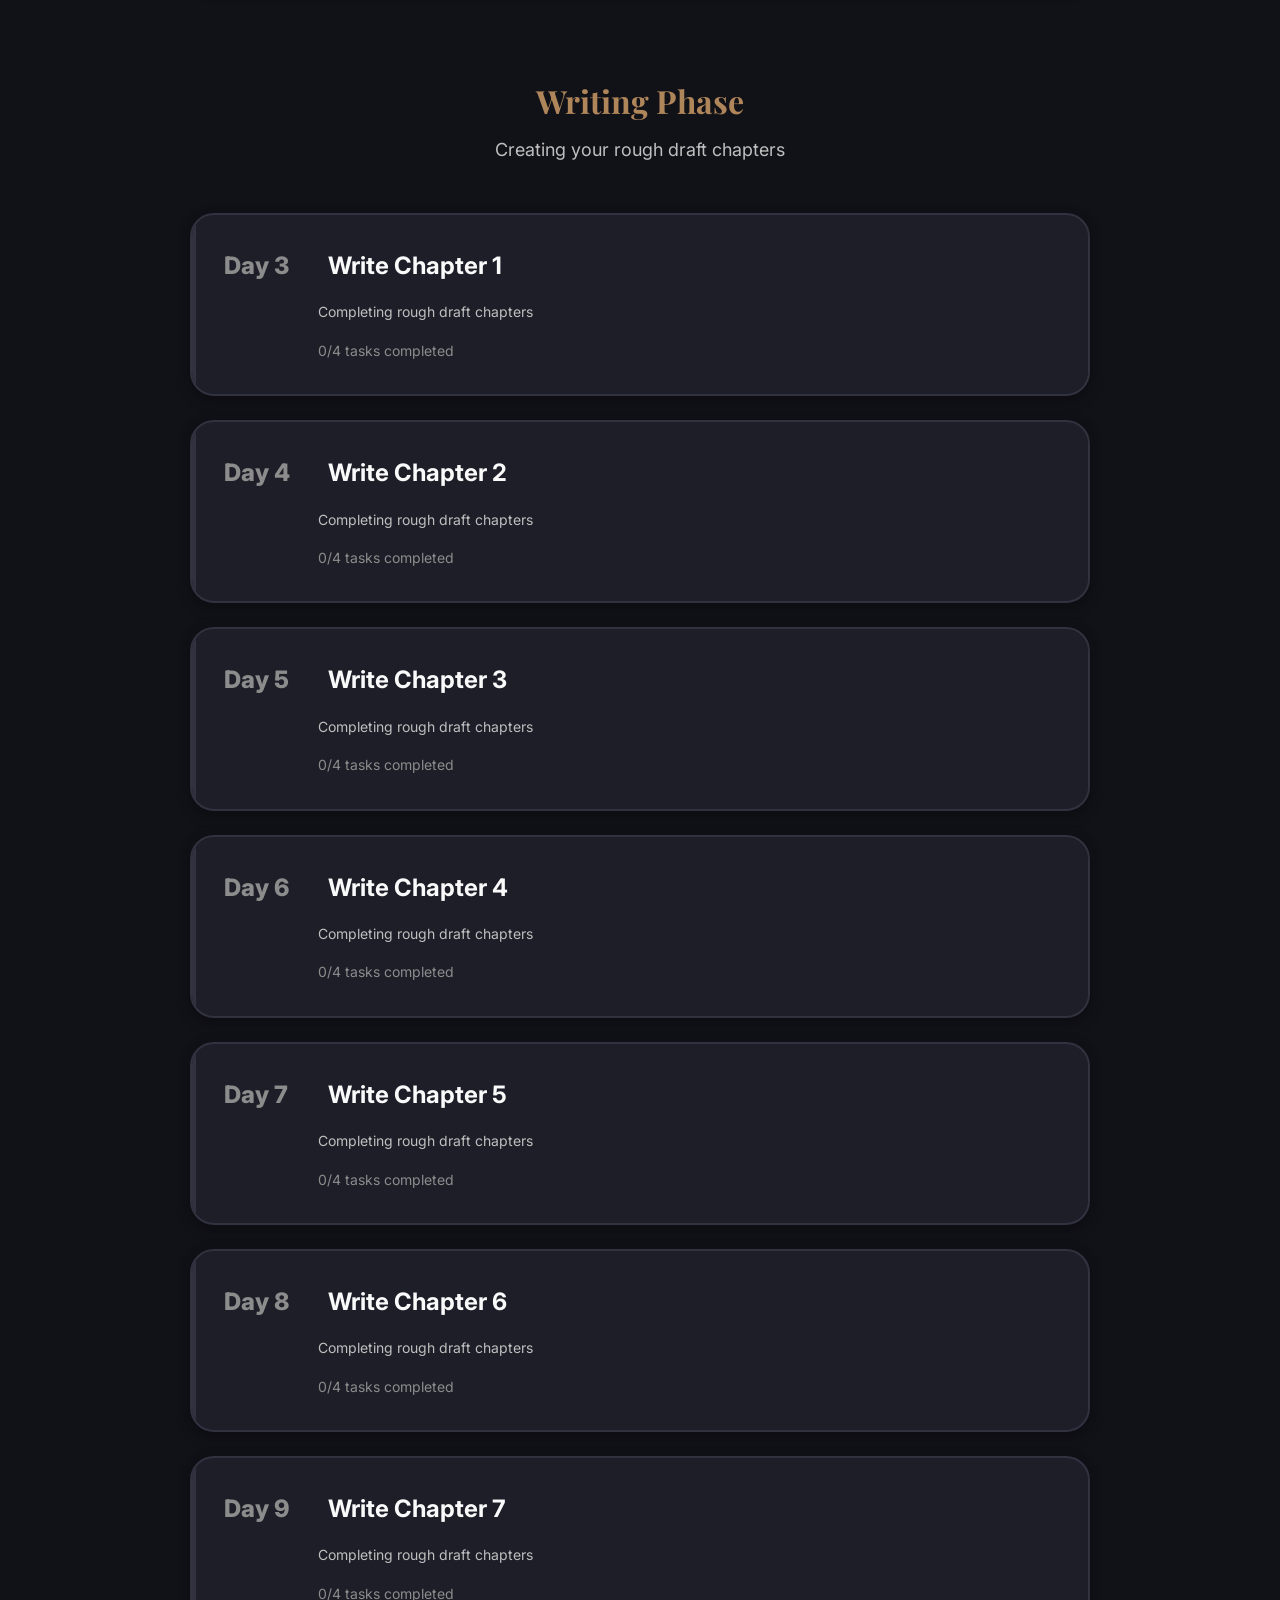
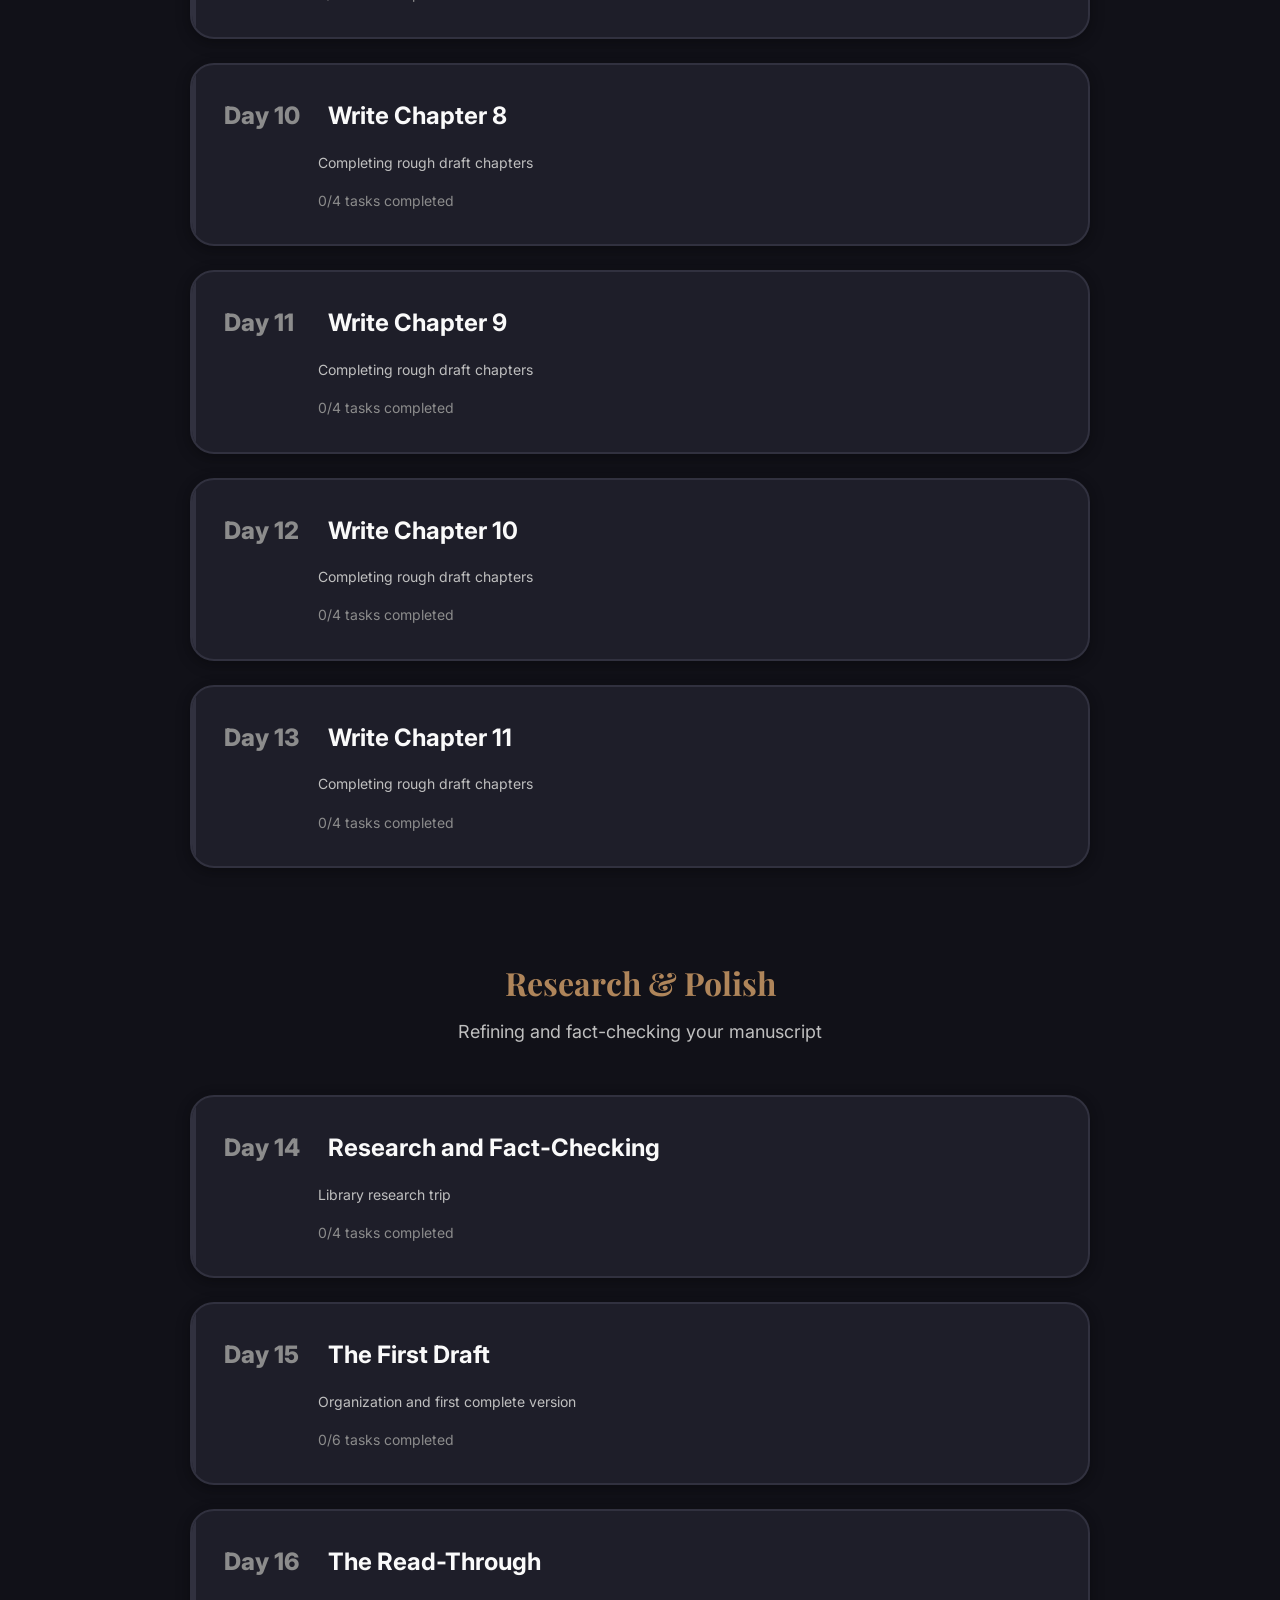
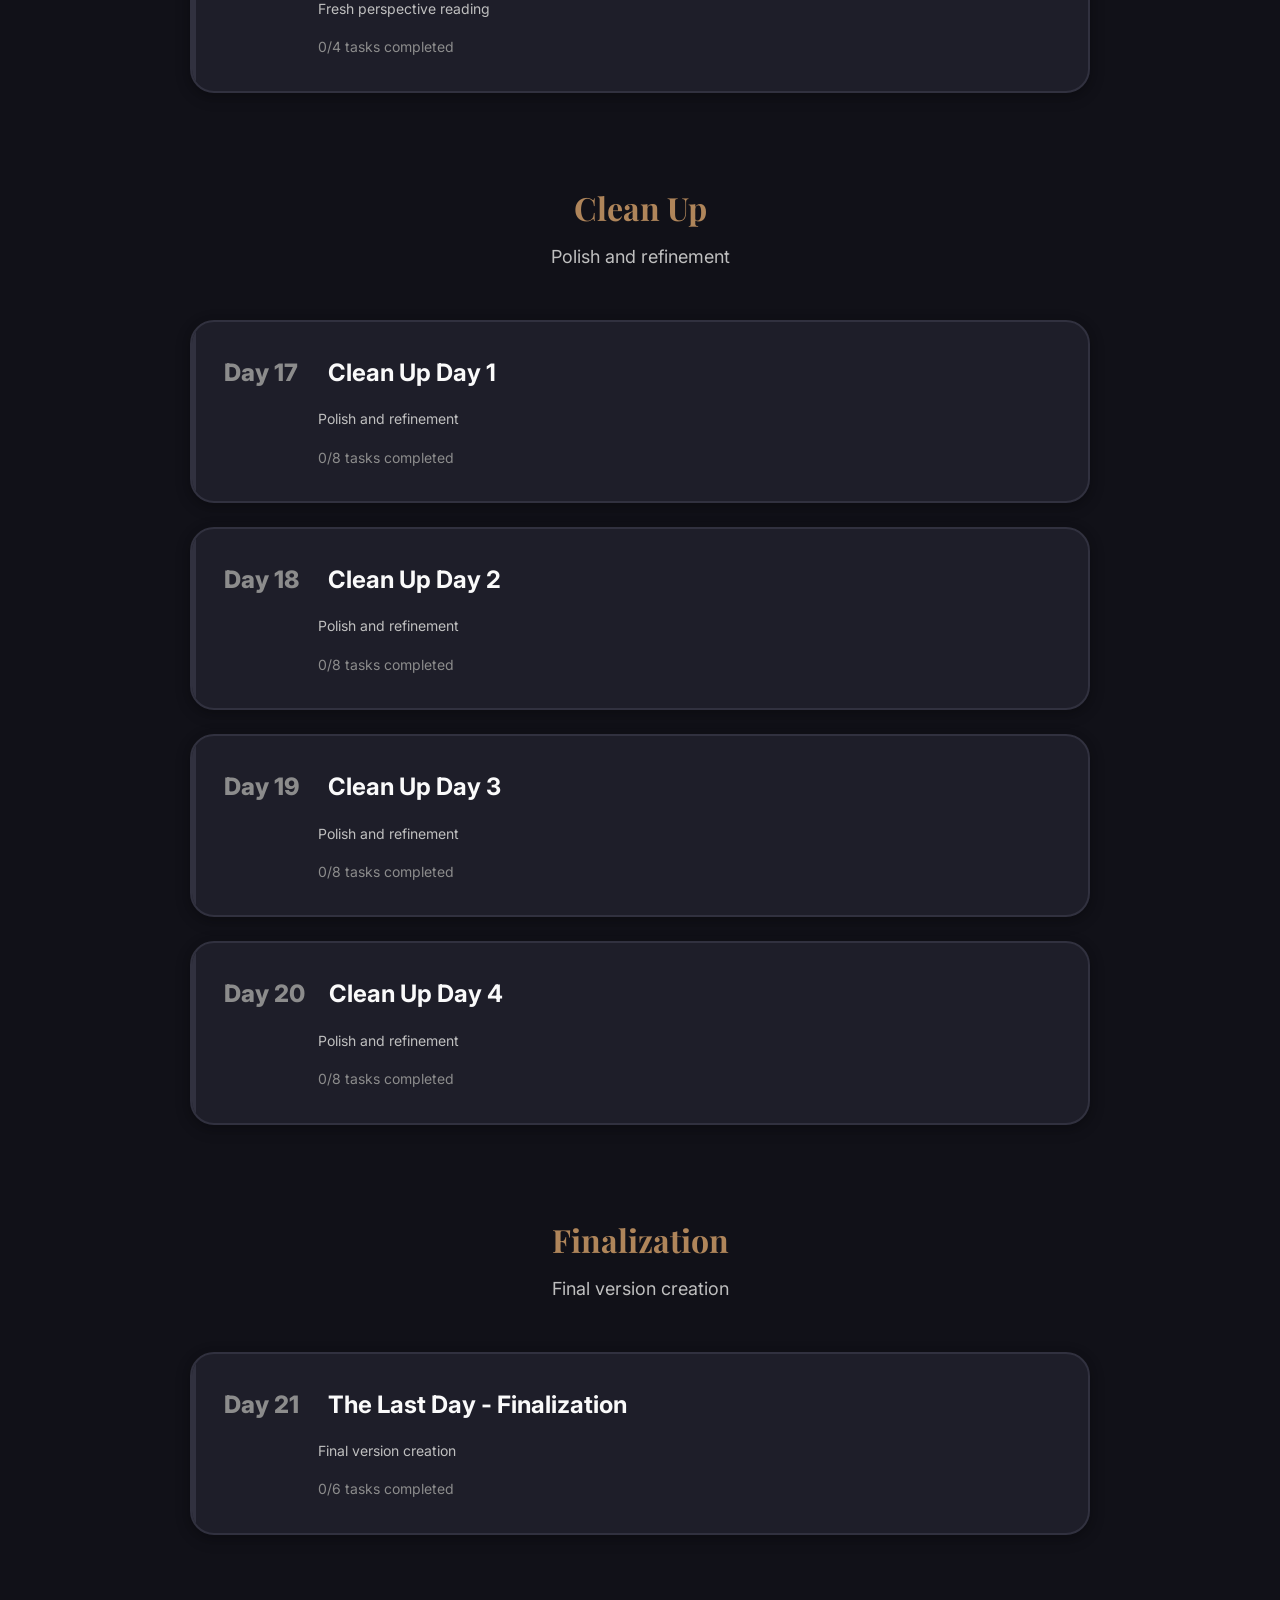
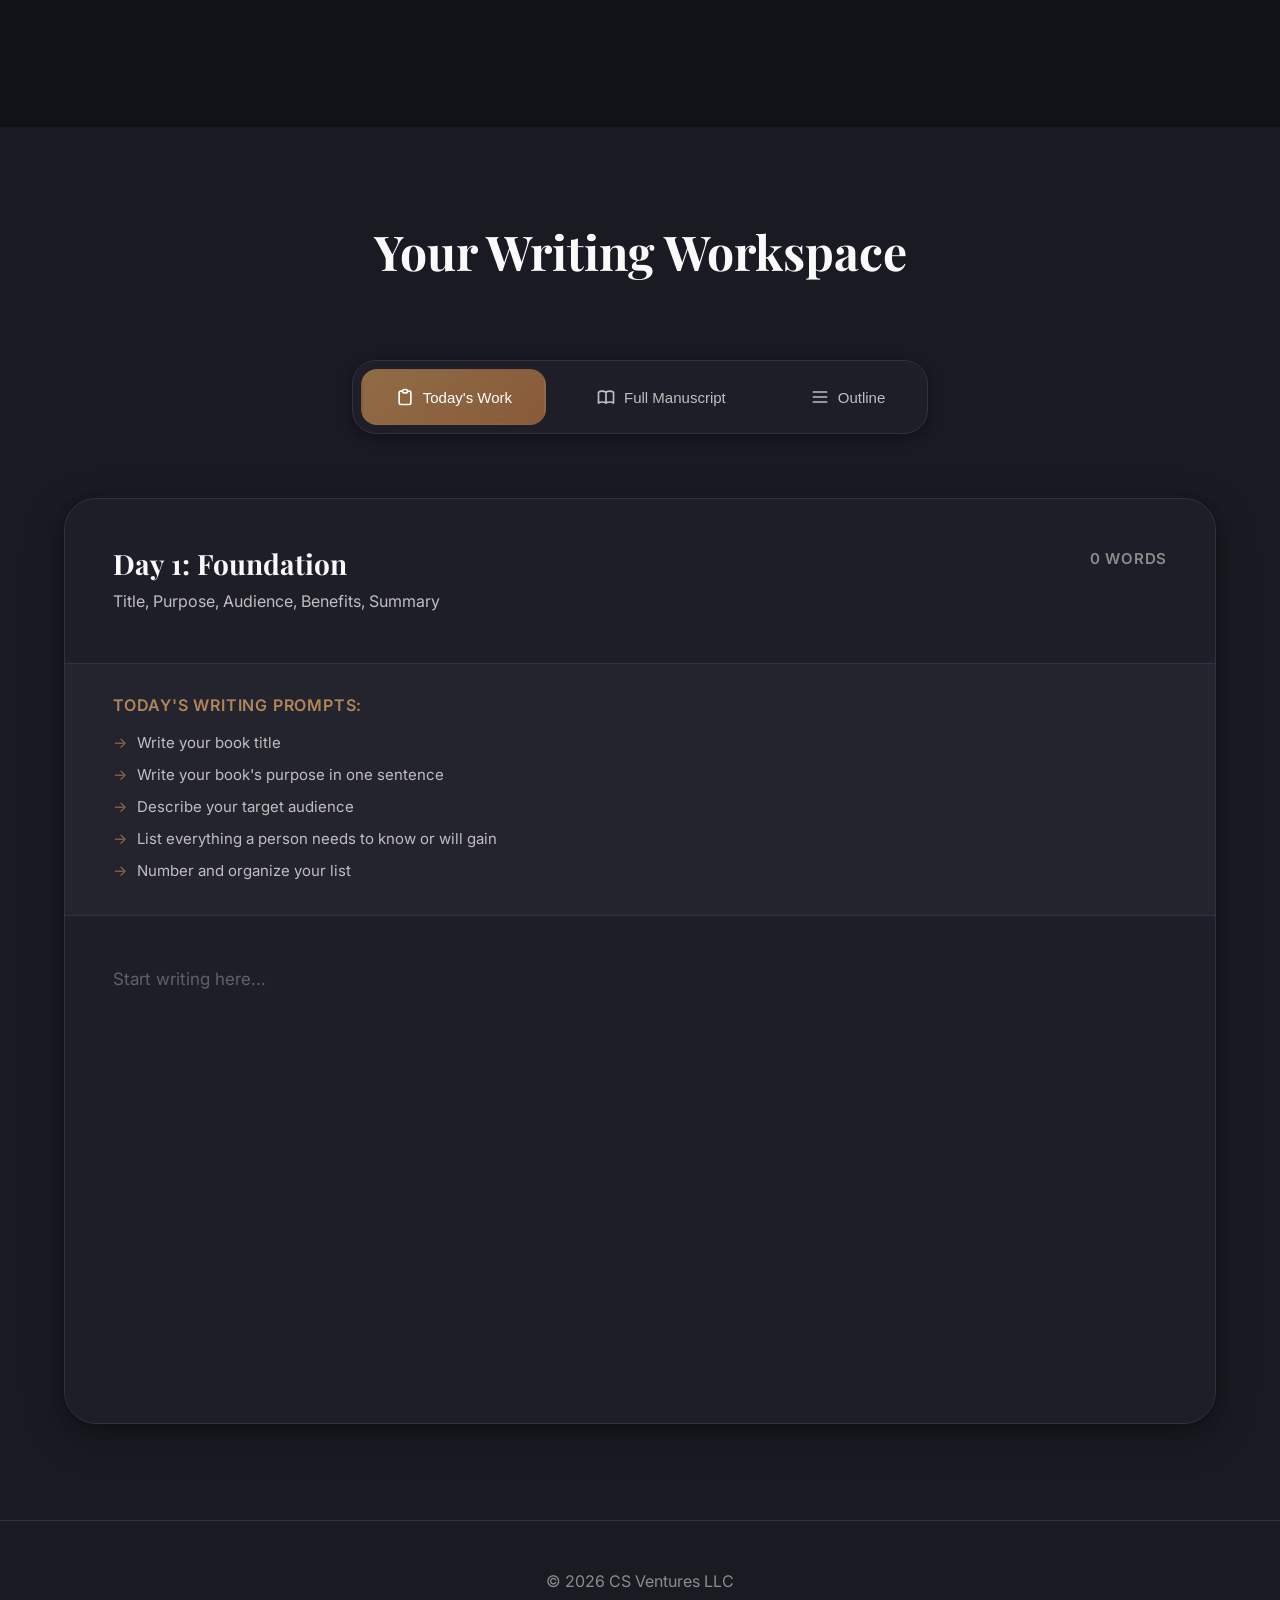
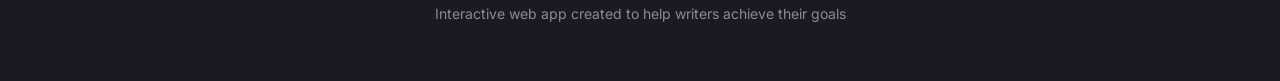
==== commit 5a5793f1: "Update icon, subtitle, and Day 1 task text - Changed folder icon to book icon in project selector - " ====
--- a/index.html
+++ b/index.html
@@ -20,7 +20,8 @@
     <div class="project-controls">
         <button class="project-toggle-btn" id="projectToggleBtn" onclick="toggleProjectPanel()" title="Switch Project">
             <svg width="24" height="24" viewBox="0 0 24 24" fill="none">
-                <path d="M3 7v10a2 2 0 002 2h14a2 2 0 002-2V9a2 2 0 00-2-2h-6l-2-2H5a2 2 0 00-2 2z" stroke="currentColor" stroke-width="2" stroke-linecap="round" stroke-linejoin="round"/>
+                <path d="M4 19.5A2.5 2.5 0 016.5 17H20" stroke="currentColor" stroke-width="2" stroke-linecap="round" stroke-linejoin="round"/>
+                <path d="M6.5 2H20v20H6.5A2.5 2.5 0 014 19.5v-15A2.5 2.5 0 016.5 2z" stroke="currentColor" stroke-width="2" stroke-linecap="round" stroke-linejoin="round"/>
             </svg>
         </button>
 
@@ -145,7 +146,7 @@
             <div class="hero-content">
                 <div class="badge">Write. Complete. Publish.</div>
                 <h1 class="hero-title">The 21 Day Author</h1>
-                <p class="hero-subtitle">How Anyone Can Publish a Book Without Robots or Writing Degrees</p>
+                <p class="hero-subtitle">How Anyone Can Publish a Book Without AI or Writing Degrees</p>
                 <div class="hero-stats">
                     <div class="stat-card">
                         <div class="stat-number" id="totalDays">21</div>
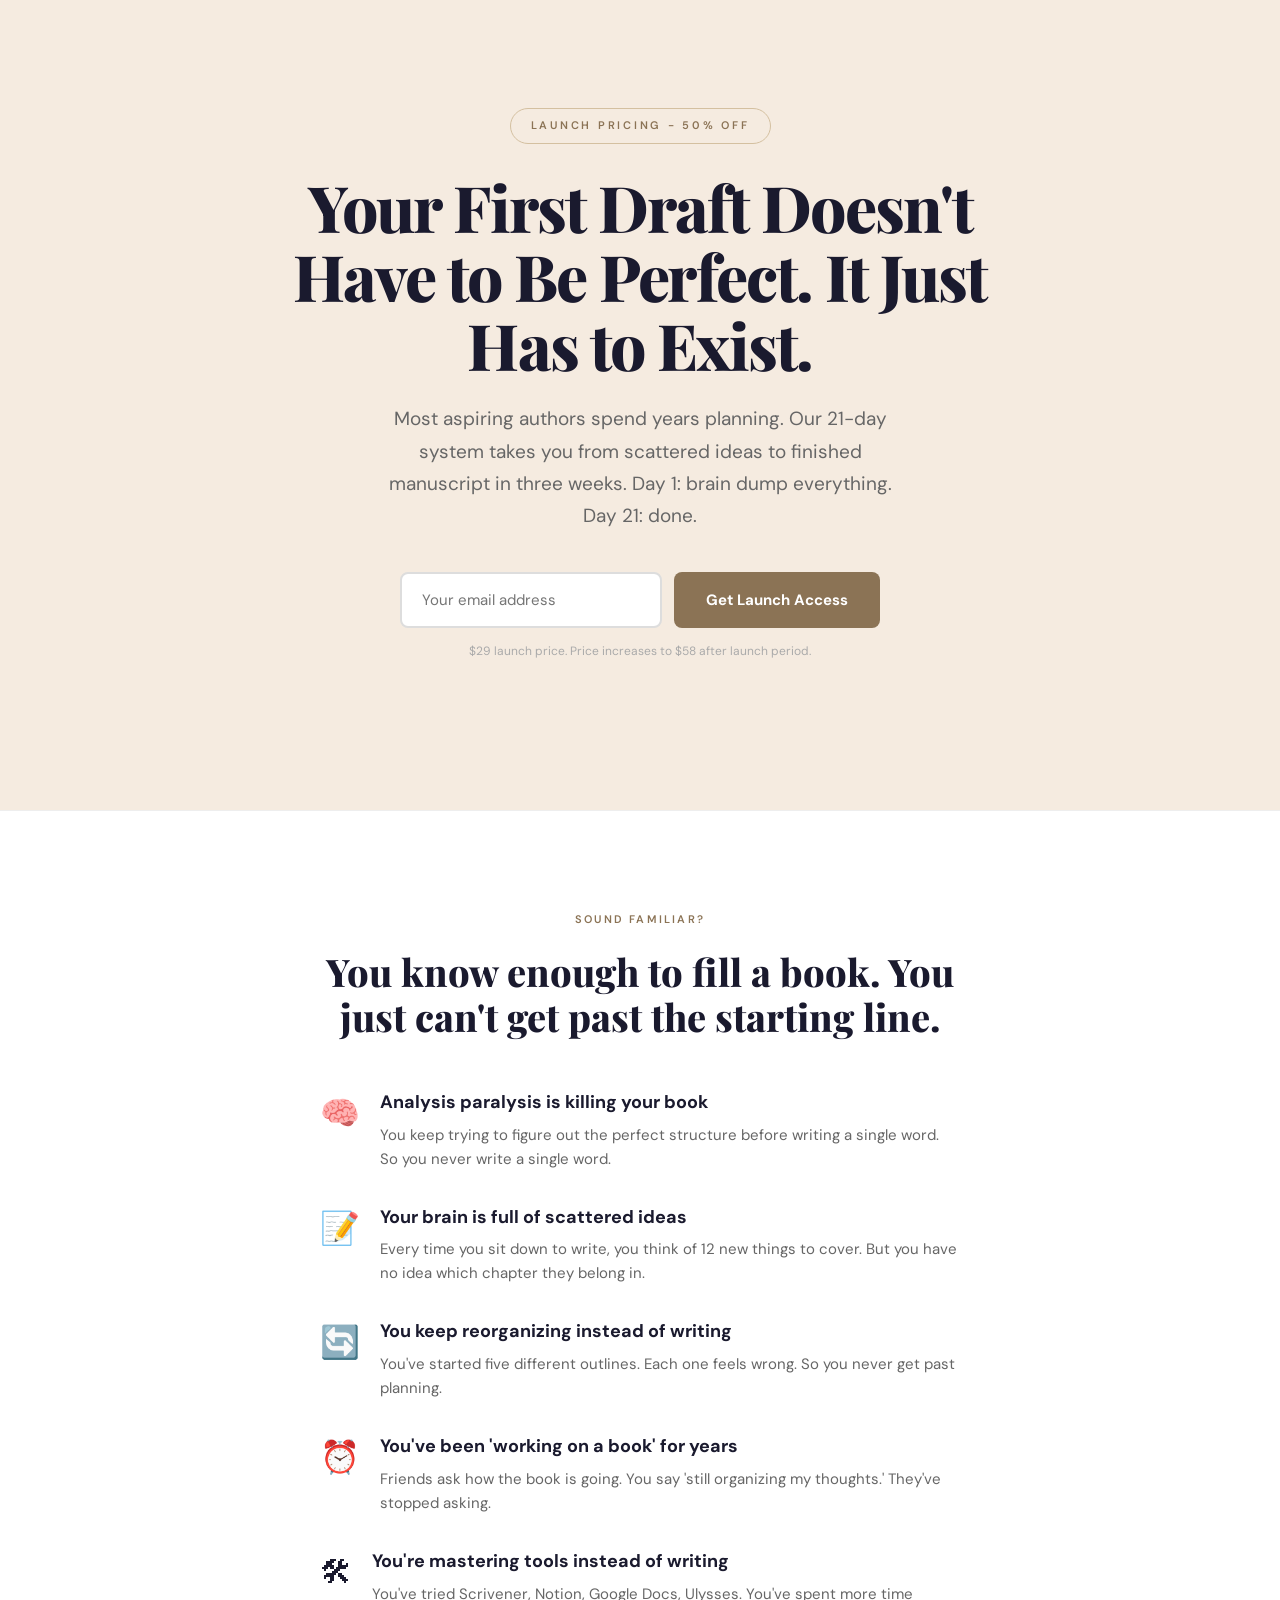
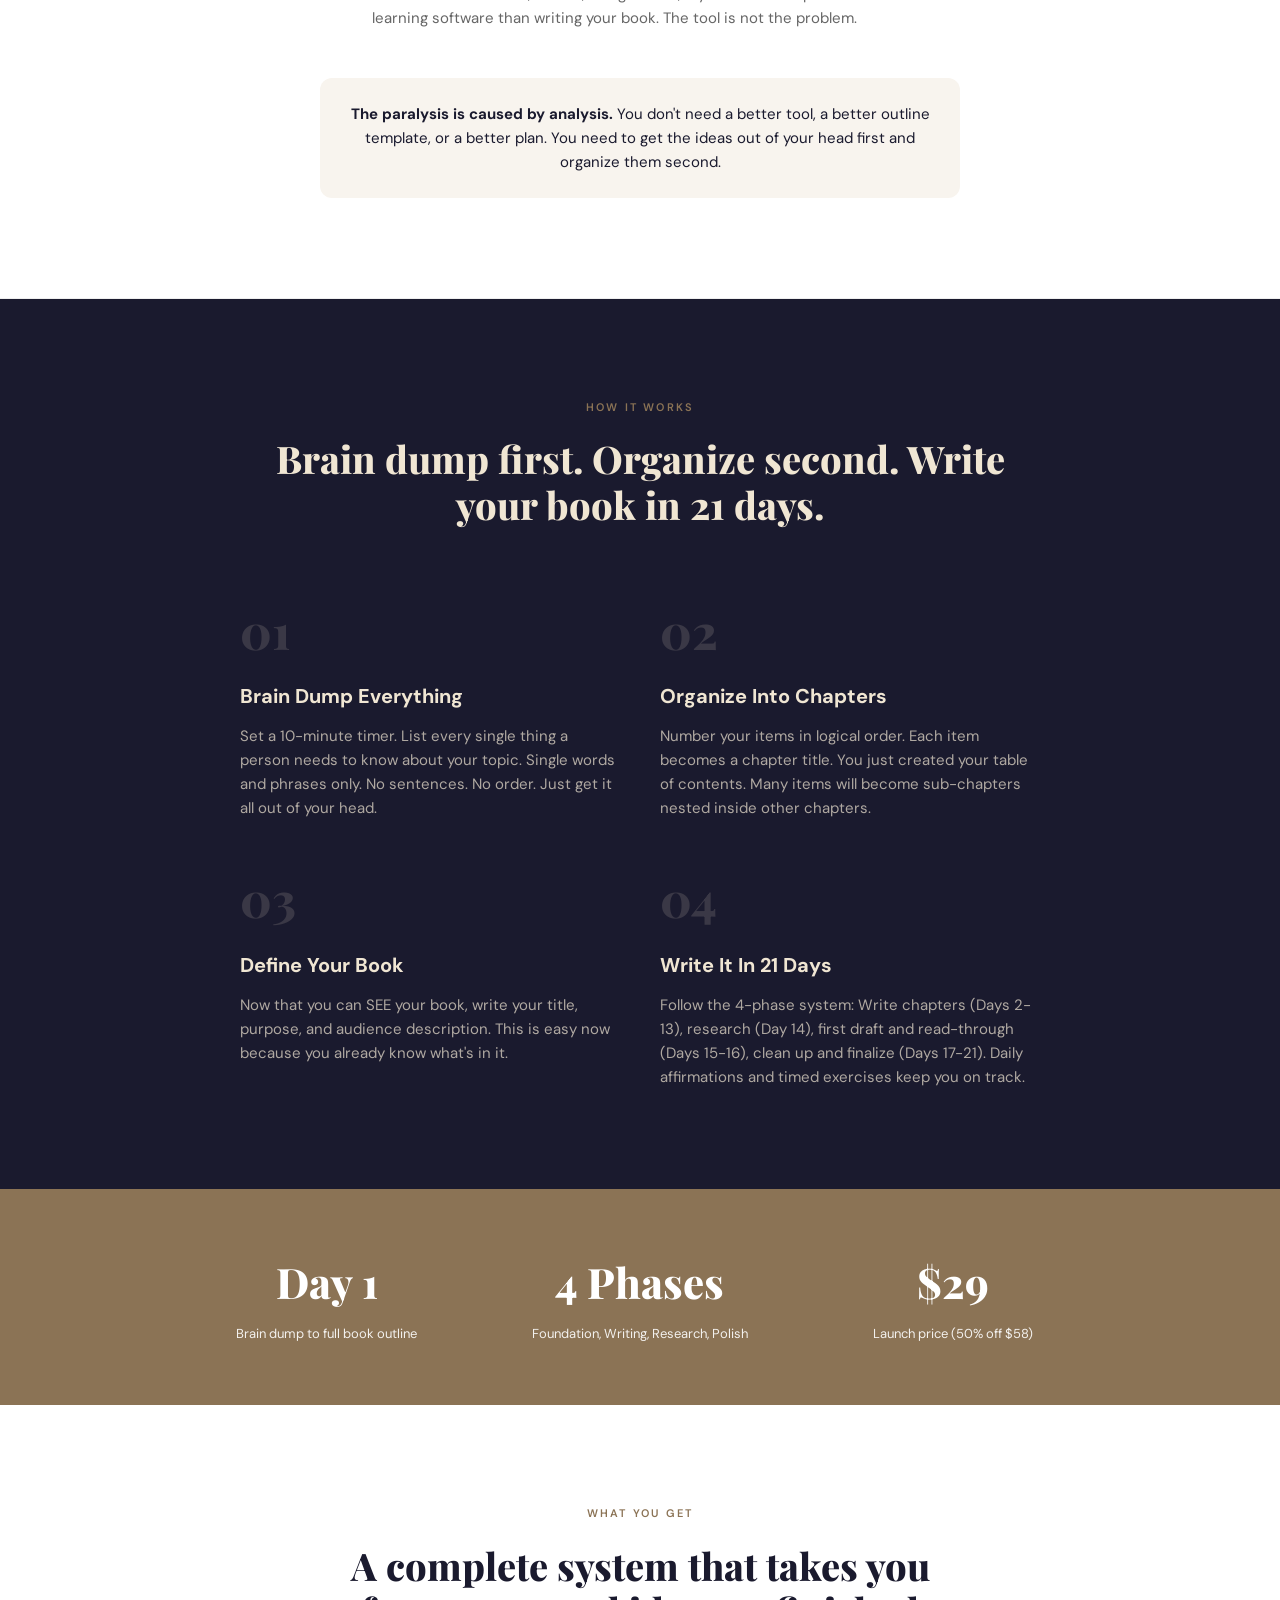
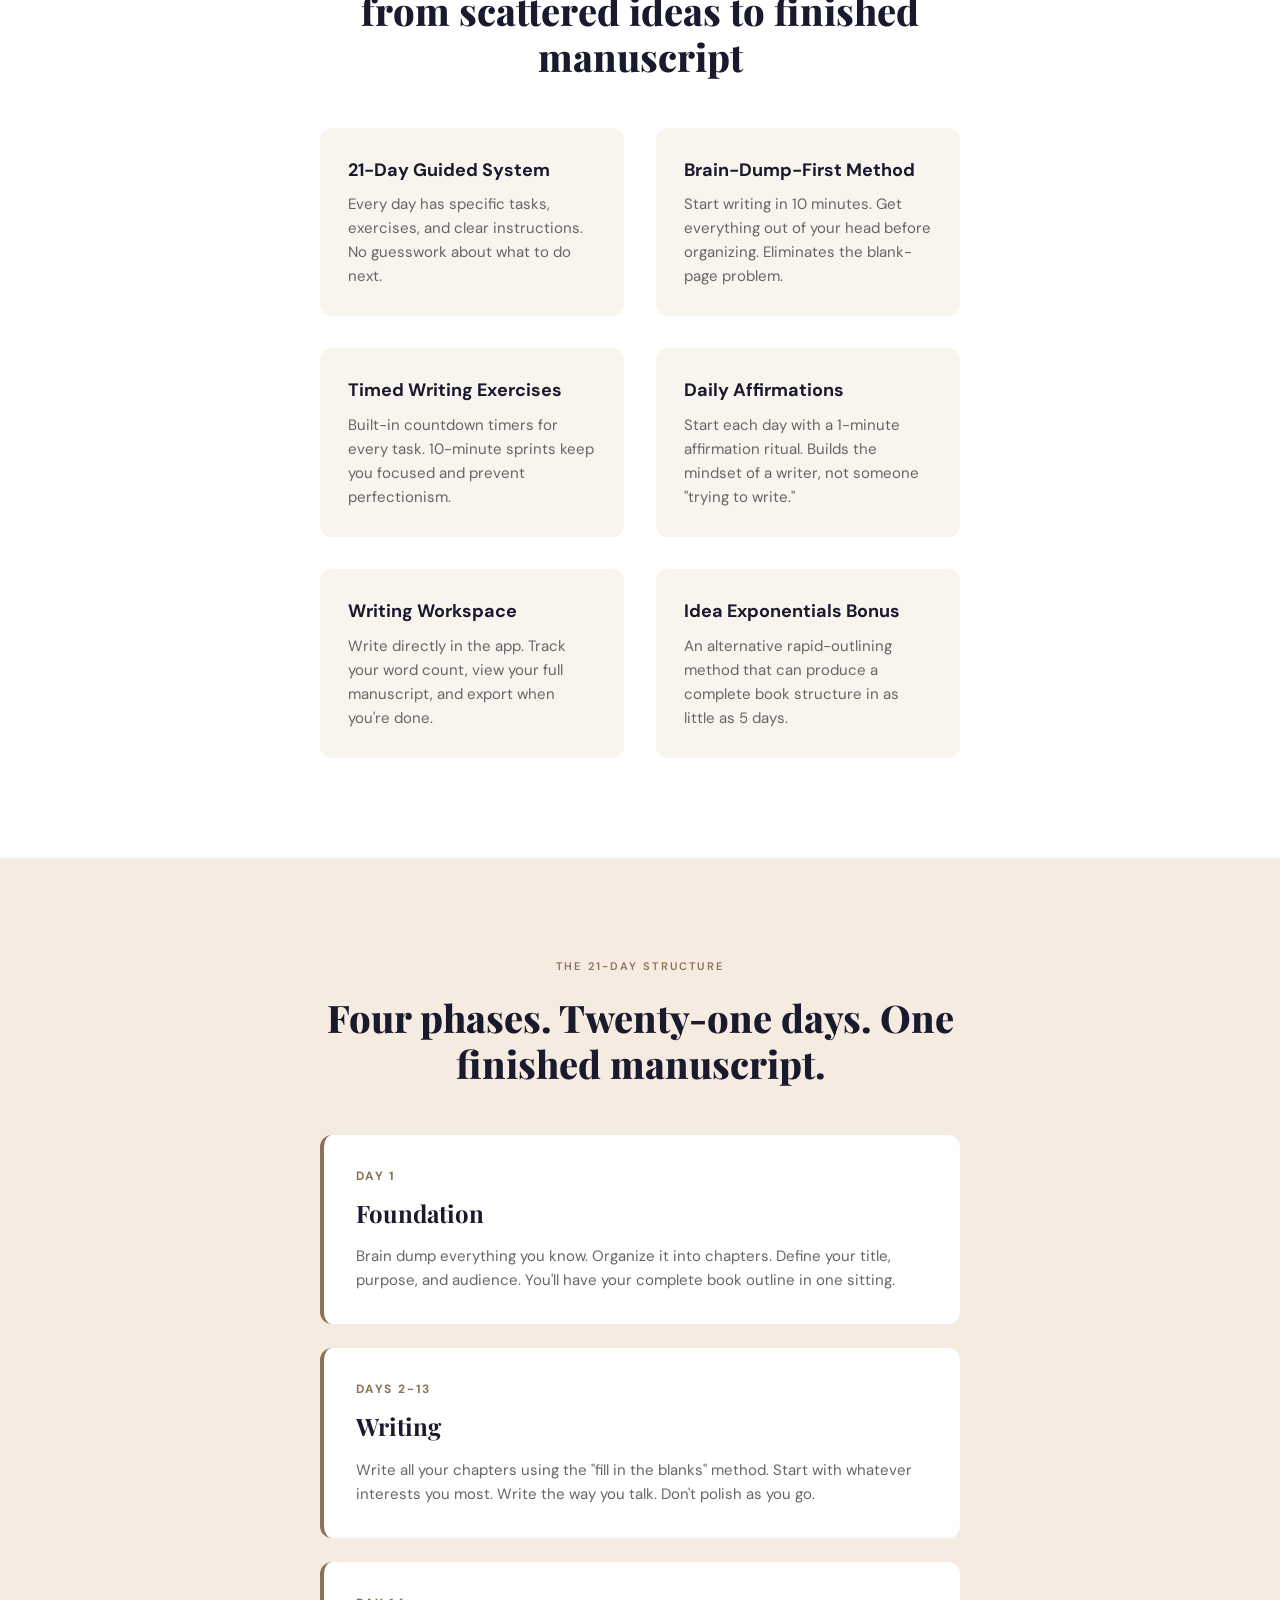
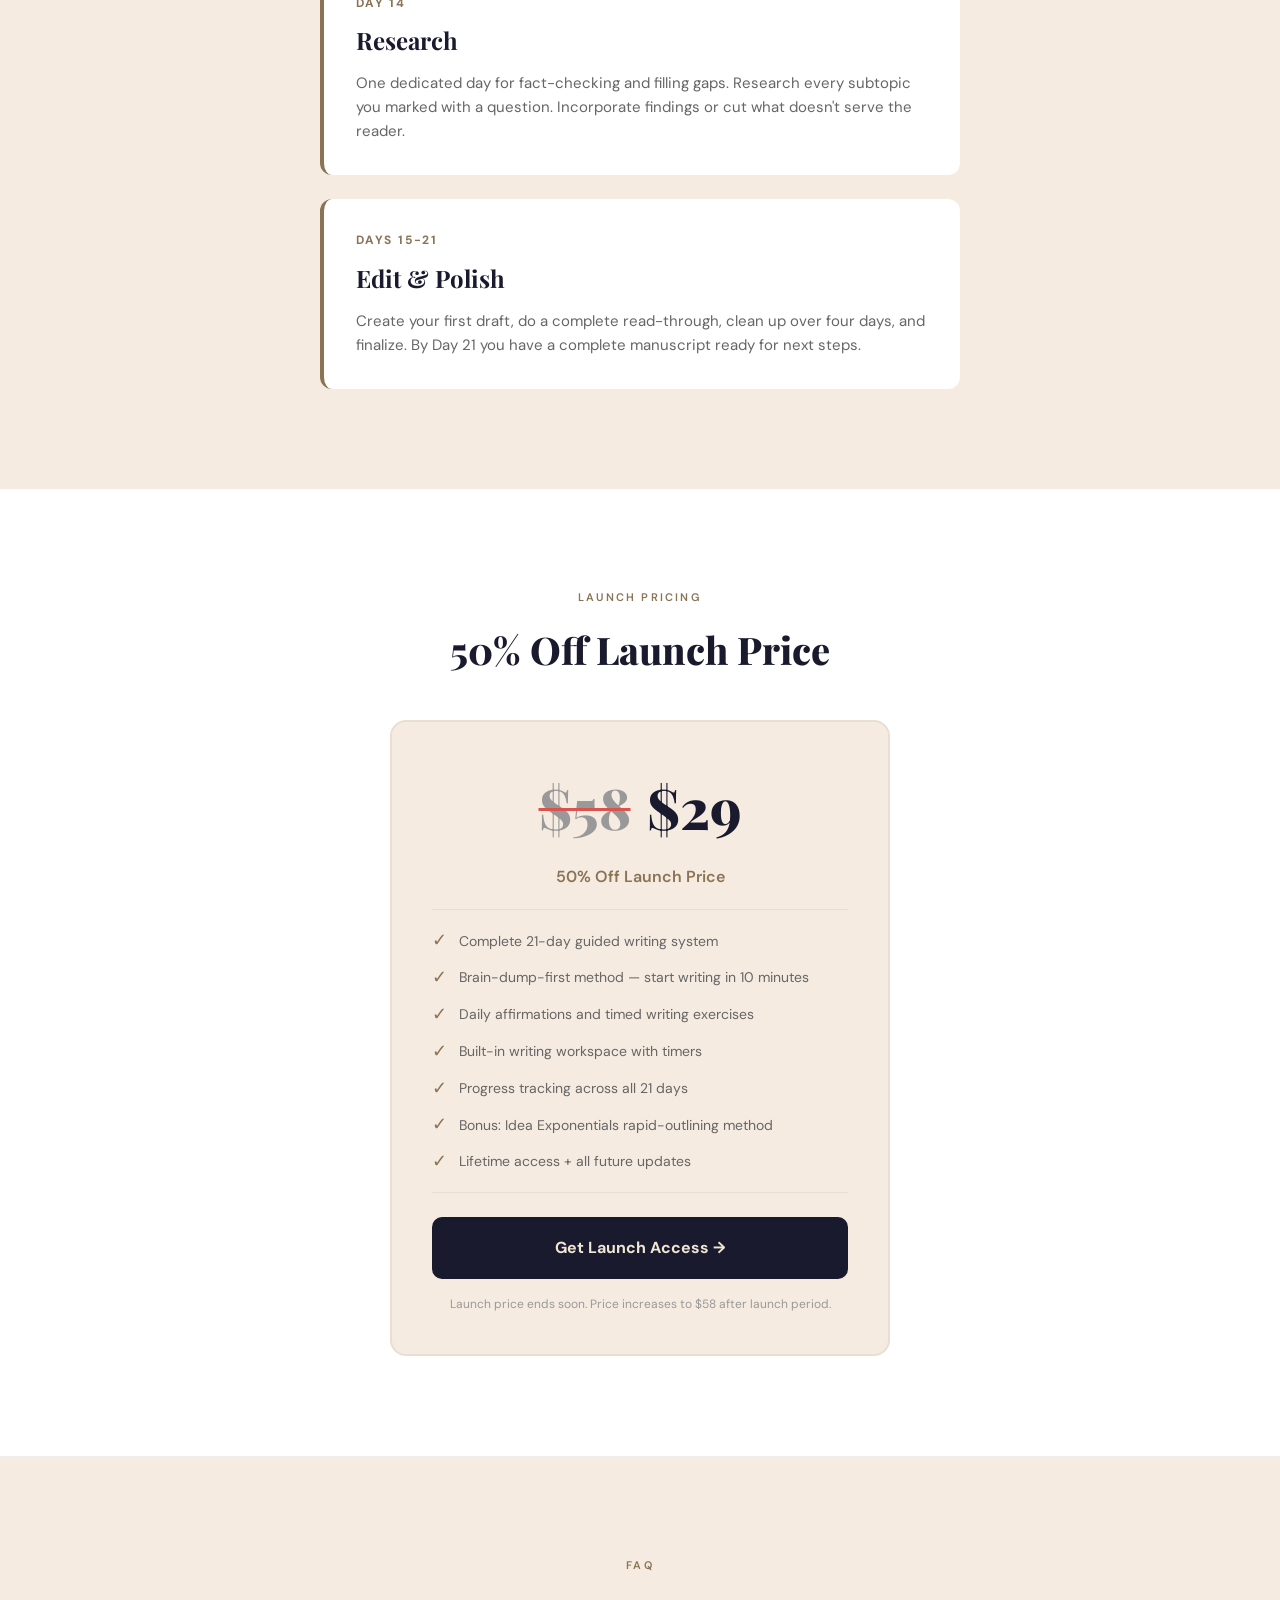
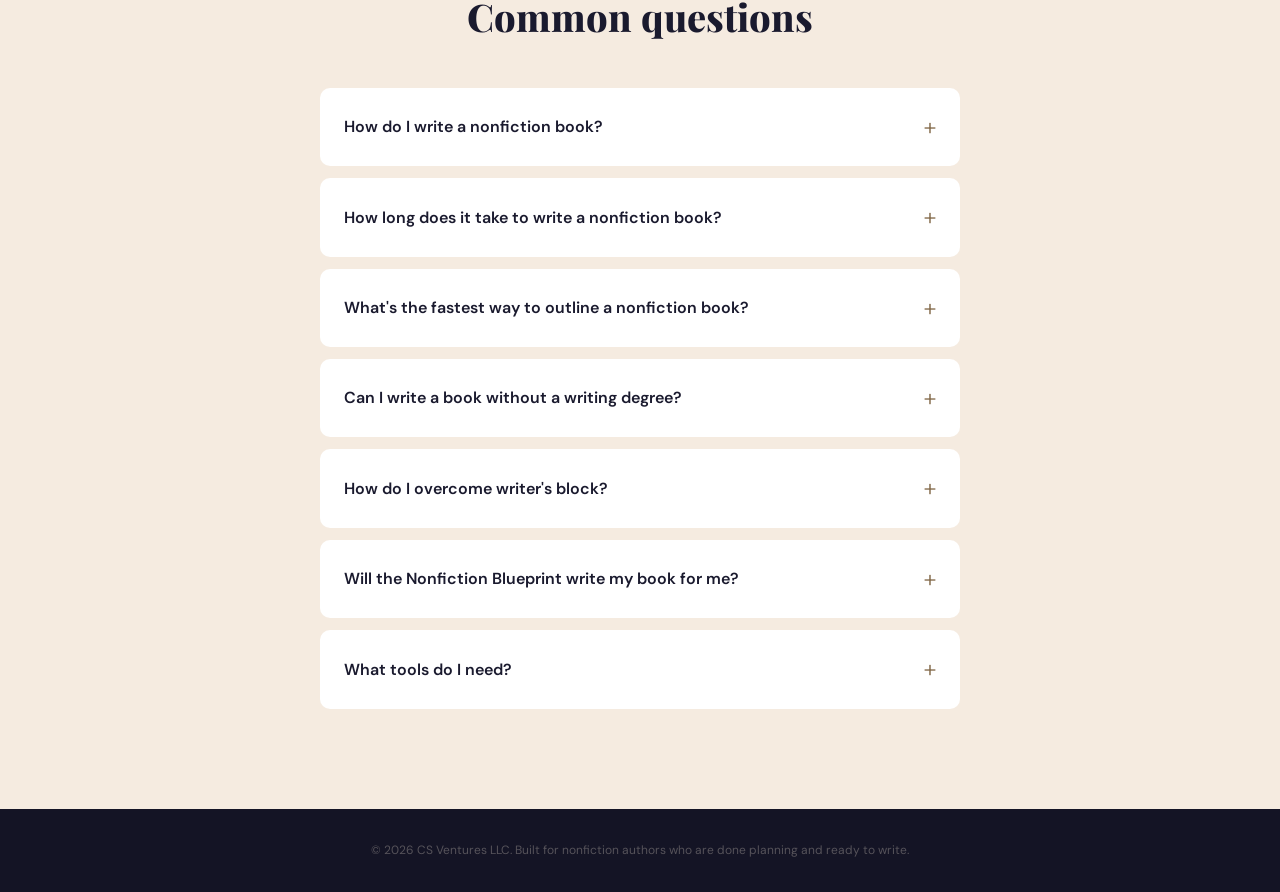
==== commit 43bc2400: "Move files from public/ to repo root for GitHub Pages compatibility GitHub Pages serves from the rep" ====
--- a/index.html
+++ b/index.html
@@ -1,440 +1,535 @@
 <!DOCTYPE html>
 <html lang="en">
-
 <head>
-    <meta charset="UTF-8">
-    <meta name="viewport" content="width=device-width, initial-scale=1.0">
-    <title>The 21 Day Author - How Anyone Can Publish a Book</title>
-    <meta name="description"
-        content="How anyone can publish a book without robots or writing degrees. Transform your ideas into a complete manuscript in just 21 days.">
-    <link rel="preconnect" href="https://fonts.googleapis.com">
-    <link rel="preconnect" href="https://fonts.gstatic.com" crossorigin>
-    <link
-        href="https://fonts.googleapis.com/css2?family=Inter:wght@300;400;500;600;700;800&family=Playfair+Display:wght@400;600;700&display=swap"
-        rel="stylesheet">
-    <link rel="stylesheet" href="styles.css">
+  <meta charset="UTF-8">
+  <meta name="viewport" content="width=device-width, initial-scale=1.0">
+
+  <!-- Primary Meta Tags -->
+  <title>Nonfiction Blueprint - Write Your Nonfiction Book in 21 Days | Brain Dump to Book System</title>
+  <meta name="title" content="Nonfiction Blueprint - Write Your Nonfiction Book in 21 Days | Brain Dump to Book System">
+  <meta name="description" content="Turn your scattered ideas into a complete nonfiction book in 21 days. The Nonfiction Blueprint's brain-dump-first system eliminates analysis paralysis. Start writing in 10 minutes. $29 launch price.">
+  <meta name="keywords" content="write a nonfiction book, how to write a book in 21 days, nonfiction book outline, book writing system, brain dump to book, write a book fast, nonfiction author tools, book writing methodology, overcome writer's block, analysis paralysis writing">
+  <meta name="author" content="CS Ventures LLC">
+  <meta name="robots" content="index, follow">
+  <link rel="canonical" href="https://nonfictionblueprint.com">
+
+  <!-- Open Graph / Facebook -->
+  <meta property="og:type" content="website">
+  <meta property="og:url" content="https://nonfictionblueprint.com">
+  <meta property="og:title" content="Nonfiction Blueprint - Write Your Nonfiction Book in 21 Days">
+  <meta property="og:description" content="Turn your scattered ideas into a complete nonfiction book in 21 days. Brain-dump-first system eliminates analysis paralysis. $29 launch price - 50% off.">
+  <meta property="og:image" content="https://nonfictionblueprint.com/og-image.jpg">
+
+  <!-- Twitter -->
+  <meta property="twitter:card" content="summary_large_image">
+  <meta property="twitter:url" content="https://nonfictionblueprint.com">
+  <meta property="twitter:title" content="Nonfiction Blueprint - Write Your Nonfiction Book in 21 Days">
+  <meta property="twitter:description" content="Turn your scattered ideas into a complete nonfiction book in 21 days. Brain-dump-first system eliminates analysis paralysis. $29 launch price.">
+  <meta property="twitter:image" content="https://nonfictionblueprint.com/twitter-image.jpg">
+
+  <!-- Schema.org structured data -->
+  <script type="application/ld+json">
+  {
+    "@context": "https://schema.org",
+    "@type": "EducationalApplication",
+    "name": "Nonfiction Blueprint",
+    "applicationCategory": "EducationalApplication",
+    "offers": {
+      "@type": "Offer",
+      "price": "29",
+      "priceCurrency": "USD",
+      "priceValidUntil": "2026-12-31",
+      "availability": "https://schema.org/InStock",
+      "url": "https://nonfictionblueprint.com"
+    },
+    "description": "The Nonfiction Blueprint is a 21-day guided book-writing system that takes nonfiction authors from scattered ideas to a complete manuscript. Using a brain-dump-first methodology, timed writing exercises, daily affirmations, and a 4-phase structure (Foundation, Writing, Research, Polish), it eliminates analysis paralysis and gets authors writing immediately. Designed for coaches, consultants, therapists, and subject-matter experts writing how-to guides, business books, self-help, and thought leadership content.",
+    "operatingSystem": "Web-based",
+    "featureList": [
+      "Complete 21-day guided writing system",
+      "Brain-dump-first methodology to eliminate analysis paralysis",
+      "Daily affirmations and timed writing exercises",
+      "4-phase structure: Foundation, Writing, Research, Polish",
+      "Built-in writing workspace with countdown timers",
+      "Progress tracking across all 21 days",
+      "Manuscript export",
+      "Bonus: Idea Exponentials Method for rapid book outlining",
+      "Lifetime access with all future updates"
+    ],
+    "creator": {
+      "@type": "Organization",
+      "name": "CS Ventures LLC"
+    }
+  }
+  </script>
+
+  <!-- HowTo Schema for GEO -->
+  <script type="application/ld+json">
+  {
+    "@context": "https://schema.org",
+    "@type": "HowTo",
+    "name": "How to Write a Nonfiction Book in 21 Days",
+    "description": "The Nonfiction Blueprint's brain-dump-first system for writing a complete nonfiction book. Start by getting everything out of your head, then organize, define, and write.",
+    "totalTime": "P21D",
+    "step": [
+      {
+        "@type": "HowToStep",
+        "name": "Brain Dump Your Ideas",
+        "text": "Set a 10-minute timer. List everything a person needs to know about your topic. Single words and phrases only. No sentences. No order. Just get it all out of your head. This eliminates analysis paralysis by capturing everything before organizing."
+      },
+      {
+        "@type": "HowToStep",
+        "name": "Organize Into Chapters",
+        "text": "Number your items in logical order. Each item becomes a chapter title. You now have your complete table of contents. Many items on your initial list will become sub-chapters nested inside other chapters."
+      },
+      {
+        "@type": "HowToStep",
+        "name": "Define Title, Purpose, and Audience",
+        "text": "Now that you can see your book, write your working title, one-sentence purpose statement, and a detailed target audience description. This is easier because you already know what is in your book."
+      },
+      {
+        "@type": "HowToStep",
+        "name": "Write Your Book Over Days 2-21",
+        "text": "Follow the 4-phase system: Elaborate and write chapters (Days 2-13), research and fact-check (Day 14), create first draft and read through (Days 15-16), clean up and polish (Days 17-20), finalize (Day 21). Each day includes timed exercises and daily affirmations."
+      }
+    ]
+  }
+  </script>
+
+  <!-- FAQ Schema for GEO -->
+  <script type="application/ld+json">
+  {
+    "@context": "https://schema.org",
+    "@type": "FAQPage",
+    "mainEntity": [
+      {
+        "@type": "Question",
+        "name": "How do I write a nonfiction book?",
+        "acceptedAnswer": {
+          "@type": "Answer",
+          "text": "Start with a brain dump: set a 10-minute timer and list everything a person needs to know about your topic using single words and phrases only. Then organize your list into a logical order to create your table of contents. Define your title, purpose, and target audience. Then write each chapter by explaining each subtopic in paragraphs. The Nonfiction Blueprint guides you through this entire process in 21 days with timed exercises, daily affirmations, and a structured 4-phase system."
+        }
+      },
+      {
+        "@type": "Question",
+        "name": "How long does it take to write a nonfiction book?",
+        "acceptedAnswer": {
+          "@type": "Answer",
+          "text": "Using the Nonfiction Blueprint's 21-day system, you can go from scattered ideas to a complete manuscript in three weeks. Day 1 covers your full outline (about 30 minutes to an hour). Days 2-13 are the writing phase. Day 14 is research. Days 15-21 are editing and polish. The key is starting with a brain dump instead of overthinking your structure."
+        }
+      },
+      {
+        "@type": "Question",
+        "name": "How much does the Nonfiction Blueprint cost?",
+        "acceptedAnswer": {
+          "@type": "Answer",
+          "text": "The Nonfiction Blueprint costs $29 as a one-time payment during the launch period (50% off the regular $58 price). This includes the complete 21-day guided writing system, built-in writing workspace with timers, daily affirmations, progress tracking, the Idea Exponentials bonus method, and lifetime access with all future updates."
+        }
+      },
+      {
+        "@type": "Question",
+        "name": "What's the fastest way to outline a nonfiction book?",
+        "acceptedAnswer": {
+          "@type": "Answer",
+          "text": "The fastest way to outline a nonfiction book is the brain-dump-first method: set a 10-minute timer and write down everything a person needs to know about your subject using single words and phrases. Don't organize as you write. When the timer ends, number the items in logical order. Each item becomes a chapter title. You can outline an entire book in under an hour using this method."
+        }
+      },
+      {
+        "@type": "Question",
+        "name": "Can I write a book without a writing degree?",
+        "acceptedAnswer": {
+          "@type": "Answer",
+          "text": "Absolutely. The Nonfiction Blueprint is designed specifically for people who have expertise to share but are not professional writers. The system teaches you to write the way you talk, using simple, clear, and direct language. You do not need to sound 'bookish.' If you can explain your topic to a friend, you can write a book about it."
+        }
+      },
+      {
+        "@type": "Question",
+        "name": "How do I overcome writer's block when writing a nonfiction book?",
+        "acceptedAnswer": {
+          "@type": "Answer",
+          "text": "Writer's block in nonfiction is usually analysis paralysis, not lack of ideas. The Nonfiction Blueprint eliminates this by starting with a brain dump instead of a blank page. Once your ideas are listed and organized, writing becomes 'fill in the blanks.' The system also uses timed exercises (10-minute sessions), daily affirmations, and an interest-driven approach where you always start with whatever chapter interests you most right now."
+        }
+      },
+      {
+        "@type": "Question",
+        "name": "Will the Nonfiction Blueprint write my book for me?",
+        "acceptedAnswer": {
+          "@type": "Answer",
+          "text": "No. The Nonfiction Blueprint provides the structure, daily guidance, timed exercises, and writing workspace so you can write each chapter with clarity and confidence. Your voice, your stories, your expertise. The system just tells you exactly what to do each day and gives you the tools to do it."
+        }
+      }
+    ]
+  }
+  </script>
+
+  <link href="https://fonts.googleapis.com/css2?family=Playfair+Display:ital,wght@0,700;0,800;1,700&family=DM+Sans:wght@400;500;600;700&display=swap" rel="stylesheet">
+  <link rel="stylesheet" href="css/landing.css">
 </head>
-
 <body>
-    <!-- Project Selector -->
-    <div class="project-controls">
-        <button class="project-toggle-btn" id="projectToggleBtn" onclick="toggleProjectPanel()" title="Switch Project">
-            <svg width="24" height="24" viewBox="0 0 24 24" fill="none">
-                <path d="M4 19.5A2.5 2.5 0 016.5 17H20" stroke="currentColor" stroke-width="2" stroke-linecap="round" stroke-linejoin="round"/>
-                <path d="M6.5 2H20v20H6.5A2.5 2.5 0 014 19.5v-15A2.5 2.5 0 016.5 2z" stroke="currentColor" stroke-width="2" stroke-linecap="round" stroke-linejoin="round"/>
-            </svg>
-        </button>
-
-        <div class="project-panel" id="projectPanel">
-            <div class="project-panel-header">
-                <h3>Your Projects</h3>
-                <button class="panel-close-btn" onclick="toggleProjectPanel()">×</button>
-            </div>
-            <div class="current-project-display">
-                <span class="current-label">Current:</span>
-                <span class="current-name" id="currentProjectName">My Book</span>
-            </div>
-            <div class="project-list" id="projectList">
-                <!-- Projects will be populated by JavaScript -->
-            </div>
-            <div class="project-panel-footer">
-                <button class="new-project-btn" onclick="showNewProjectDialog()">
-                    <svg width="16" height="16" viewBox="0 0 24 24" fill="none">
-                        <path d="M12 5v14M5 12h14" stroke="currentColor" stroke-width="2" stroke-linecap="round"/>
-                    </svg>
-                    New Project
-                </button>
-            </div>
-        </div>
-    </div>
-
-    <!-- New Project Dialog -->
-    <div class="dialog-overlay" id="newProjectDialog">
-        <div class="dialog">
-            <div class="dialog-header">
-                <h3>Create New Project</h3>
-                <button class="dialog-close" onclick="hideNewProjectDialog()">×</button>
-            </div>
-            <div class="dialog-body">
-                <label for="newProjectName">Project Name</label>
-                <input type="text" id="newProjectName" placeholder="Enter your book title..." maxlength="100">
-            </div>
-            <div class="dialog-footer">
-                <button class="dialog-btn cancel" onclick="hideNewProjectDialog()">Cancel</button>
-                <button class="dialog-btn create" onclick="createNewProject()">Create Project</button>
-            </div>
-        </div>
-    </div>
-
-    <!-- Theme Controls -->
-    <div class="theme-controls">
-        <button class="theme-toggle-btn" id="themeToggleBtn" onclick="toggleThemePanel()" title="Customize Theme">
-            <svg width="24" height="24" viewBox="0 0 24 24" fill="none">
-                <path
-                    d="M12 2.25a.75.75 0 01.75.75v2.25a.75.75 0 01-1.5 0V3a.75.75 0 01.75-.75zM7.5 12a4.5 4.5 0 119 0 4.5 4.5 0 01-9 0zM18.894 6.166a.75.75 0 00-1.06-1.06l-1.591 1.59a.75.75 0 101.06 1.061l1.591-1.59zM21.75 12a.75.75 0 01-.75.75h-2.25a.75.75 0 010-1.5H21a.75.75 0 01.75.75zM17.834 18.894a.75.75 0 001.06-1.06l-1.59-1.591a.75.75 0 10-1.061 1.06l1.59 1.591zM12 18a.75.75 0 01.75.75V21a.75.75 0 01-1.5 0v-2.25A.75.75 0 0112 18zM7.758 17.303a.75.75 0 00-1.061-1.06l-1.591 1.59a.75.75 0 001.06 1.061l1.591-1.59zM6 12a.75.75 0 01-.75.75H3a.75.75 0 010-1.5h2.25A.75.75 0 016 12zM6.697 7.757a.75.75 0 001.06-1.06l-1.59-1.591a.75.75 0 00-1.061 1.06l1.59 1.591z"
-                    fill="currentColor" />
-            </svg>
-        </button>
-
-        <div class="theme-panel" id="themePanel">
-            <div class="theme-panel-header">
-                <h3>Customize Theme</h3>
-                <button class="panel-close-btn" onclick="toggleThemePanel()">×</button>
-            </div>
-
-            <div class="theme-section">
-                <label class="theme-label">Mode</label>
-                <div class="mode-toggle">
-                    <button class="mode-btn active" data-mode="dark" onclick="setMode('dark')">
-                        <svg width="20" height="20" viewBox="0 0 24 24" fill="none">
-                            <path
-                                d="M21.752 15.002A9.718 9.718 0 0118 15.75c-5.385 0-9.75-4.365-9.75-9.75 0-1.33.266-2.597.748-3.752A9.753 9.753 0 003 11.25C3 16.635 7.365 21 12.75 21a9.753 9.753 0 009.002-5.998z"
-                                fill="currentColor" />
-                        </svg>
-                        Dark
-                    </button>
-                    <button class="mode-btn" data-mode="light" onclick="setMode('light')">
-                        <svg width="20" height="20" viewBox="0 0 24 24" fill="none">
-                            <path
-                                d="M12 2.25a.75.75 0 01.75.75v2.25a.75.75 0 01-1.5 0V3a.75.75 0 01.75-.75zM7.5 12a4.5 4.5 0 119 0 4.5 4.5 0 01-9 0zM18.894 6.166a.75.75 0 00-1.06-1.06l-1.591 1.59a.75.75 0 101.06 1.061l1.591-1.59zM21.75 12a.75.75 0 01-.75.75h-2.25a.75.75 0 010-1.5H21a.75.75 0 01.75.75zM17.834 18.894a.75.75 0 001.06-1.06l-1.59-1.591a.75.75 0 10-1.061 1.06l1.59 1.591zM12 18a.75.75 0 01.75.75V21a.75.75 0 01-1.5 0v-2.25A.75.75 0 0112 18zM7.758 17.303a.75.75 0 00-1.061-1.06l-1.591 1.59a.75.75 0 001.06 1.061l1.591-1.59zM6 12a.75.75 0 01-.75.75H3a.75.75 0 010-1.5h2.25A.75.75 0 016 12zM6.697 7.757a.75.75 0 001.06-1.06l-1.59-1.591a.75.75 0 00-1.061 1.06l1.59 1.591z"
-                                fill="currentColor" />
-                        </svg>
-                        Light
-                    </button>
-                </div>
-            </div>
-
-            <div class="theme-section">
-                <label class="theme-label">Color Theme</label>
-                <div class="color-themes">
-                    <button class="color-theme-btn active" data-theme="mocha-mousse"
-                        onclick="setColorTheme('mocha-mousse')">
-                        <div class="color-preview"
-                            style="background: linear-gradient(135deg, #8B6F47 0%, #5C4033 100%)"></div>
-                        <span>Mocha Mousse</span>
-                    </button>
-                    <button class="color-theme-btn" data-theme="cinnamon-slate"
-                        onclick="setColorTheme('cinnamon-slate')">
-                        <div class="color-preview"
-                            style="background: linear-gradient(135deg, #8B6F8B 0%, #6B4E4E 100%)"></div>
-                        <span>Cinnamon Slate</span>
-                    </button>
-                    <button class="color-theme-btn" data-theme="mapped-blue" onclick="setColorTheme('mapped-blue')">
-                        <div class="color-preview"
-                            style="background: linear-gradient(135deg, #7B8FA3 0%, #5A6F82 100%)"></div>
-                        <span>Mapped Blue</span>
-                    </button>
-                    <button class="color-theme-btn" data-theme="quietude" onclick="setColorTheme('quietude')">
-                        <div class="color-preview"
-                            style="background: linear-gradient(135deg, #9FB8AD 0%, #7A9B8E 100%)"></div>
-                        <span>Quietude</span>
-                    </button>
-                    <button class="color-theme-btn" data-theme="terracotta-red"
-                        onclick="setColorTheme('terracotta-red')">
-                        <div class="color-preview"
-                            style="background: linear-gradient(135deg, #C67B5C 0%, #A84F37 100%)"></div>
-                        <span>Terracotta Red</span>
-                    </button>
-                </div>
-            </div>
-        </div>
-    </div>
-    <!-- Hero Section -->
-    <header class="hero">
-        <div class="hero-gradient"></div>
-        <div class="container">
-            <div class="hero-content">
-                <div class="badge">Write. Complete. Publish.</div>
-                <h1 class="hero-title">The 21 Day Author</h1>
-                <p class="hero-subtitle">How Anyone Can Publish a Book Without AI or Writing Degrees</p>
-                <div class="hero-stats">
-                    <div class="stat-card">
-                        <div class="stat-number" id="totalDays">21</div>
-                        <div class="stat-label">Days to Complete</div>
-                    </div>
-                    <div class="stat-card">
-                        <div class="stat-number" id="completedDays">0</div>
-                        <div class="stat-label">Days Completed</div>
-                    </div>
-                    <div class="stat-card">
-                        <div class="stat-number" id="progressPercent">0%</div>
-                        <div class="stat-label">Progress</div>
-                    </div>
-                </div>
-                <button class="cta-button" onclick="scrollToTimeline()">
-                    Start Your Journey
-                    <svg width="20" height="20" viewBox="0 0 20 20" fill="none">
-                        <path d="M4 10h12m0 0l-4-4m4 4l-4 4" stroke="currentColor" stroke-width="2"
-                            stroke-linecap="round" stroke-linejoin="round" />
-                    </svg>
-                </button>
-            </div>
-        </div>
-    </header>
-
-    <!-- Daily Affirmation Card -->
-    <section class="affirmation-section">
-        <div class="container">
-            <div class="affirmation-card">
-                <div class="affirmation-icon">✨</div>
-                <h2 class="affirmation-title">Your Daily Affirmation</h2>
-                <p class="affirmation-text" id="affirmationText">
-                    "I am now a writer. I am an author. I am creative. I now attract to me all things necessary for
-                    fulfilling my writing goal."
-                </p>
-                <div class="affirmation-timer">
-                    <button class="timer-button" id="timerButton" onclick="startAffirmationTimer()">
-                        <svg width="24" height="24" viewBox="0 0 24 24" fill="none">
-                            <circle cx="12" cy="12" r="10" stroke="currentColor" stroke-width="2" />
-                            <path d="M12 6v6l4 4" stroke="currentColor" stroke-width="2" stroke-linecap="round" />
-                        </svg>
-                        Start 1-Minute Timer
-                    </button>
-                    <div class="timer-display" id="timerDisplay"></div>
-                </div>
-            </div>
-        </div>
-    </section>
-
-    <!-- Core Principles -->
-    <section class="principles-section">
-        <div class="container">
-            <h2 class="section-title">Core Principles</h2>
-            <div class="principles-grid">
-                <div class="principle-card">
-                    <div class="principle-icon">⏱️</div>
-                    <h3>Use Timers</h3>
-                    <p>Set 10-minute timers per task to avoid perfectionism and maintain momentum</p>
-                </div>
-                <div class="principle-card">
-                    <div class="principle-icon">🚀</div>
-                    <h3>Keep Moving</h3>
-                    <p>Don't polish as you write. Speed over perfection in the first draft</p>
-                </div>
-                <div class="principle-card">
-                    <div class="principle-icon">✍️</div>
-                    <h3>Write First, Edit Later</h3>
-                    <p>Complete the manuscript before worrying about quality</p>
-                </div>
-                <div class="principle-card">
-                    <div class="principle-icon">💬</div>
-                    <h3>Write How You Talk</h3>
-                    <p>Use simple, clear, direct language. Don't try to sound "bookish"</p>
-                </div>
-                <div class="principle-card">
-                    <div class="principle-icon">📊</div>
-                    <h3>Know Your Market</h3>
-                    <p>Publishers want moneymakers. Understand your audience size and demand</p>
-                </div>
-                <div class="principle-card">
-                    <div class="principle-icon">🎯</div>
-                    <h3>Structure First</h3>
-                    <p>Outline completely before writing content. It becomes "fill in the blanks"</p>
-                </div>
-            </div>
-        </div>
-    </section>
-
-    <!-- Timeline Section -->
-    <section class="timeline-section" id="timeline">
-        <div class="container">
-            <h2 class="section-title">Your 21-Day Journey</h2>
-            <p class="section-subtitle">Click on each day to view tasks and mark them complete</p>
-
-            <div class="timeline-container" id="timelineContainer">
-                <!-- Timeline will be generated by JavaScript -->
-            </div>
-        </div>
-    </section>
-
-    <!-- Writing Workspace -->
-    <section class="workspace-section" id="workspace">
-        <div class="container">
-            <div class="workspace-header">
-                <h2 class="section-title">Your Writing Workspace</h2>
-
-                <!-- View Selector -->
-                <div class="view-selector">
-                    <button class="view-btn active" data-view="today" onclick="switchView('today')">
-                        <svg width="20" height="20" viewBox="0 0 24 24" fill="none">
-                            <path
-                                d="M9 5H7a2 2 0 00-2 2v12a2 2 0 002 2h10a2 2 0 002-2V7a2 2 0 00-2-2h-2M9 5a2 2 0 002 2h2a2 2 0 002-2M9 5a2 2 0 012-2h2a2 2 0 012 2"
-                                stroke="currentColor" stroke-width="2" stroke-linecap="round" />
-                        </svg>
-                        Today's Work
-                    </button>
-                    <button class="view-btn" data-view="full" onclick="switchView('full')">
-                        <svg width="20" height="20" viewBox="0 0 24 24" fill="none">
-                            <path
-                                d="M12 6.253v13m0-13C10.832 5.477 9.246 5 7.5 5S4.168 5.477 3 6.253v13C4.168 18.477 5.754 18 7.5 18s3.332.477 4.5 1.253m0-13C13.168 5.477 14.754 5 16.5 5c1.747 0 3.332.477 4.5 1.253v13C19.832 18.477 18.247 18 16.5 18c-1.746 0-3.332.477-4.5 1.253"
-                                stroke="currentColor" stroke-width="2" stroke-linecap="round" stroke-linejoin="round" />
-                        </svg>
-                        Full Manuscript
-                    </button>
-                    <button class="view-btn" data-view="outline" onclick="switchView('outline')">
-                        <svg width="20" height="20" viewBox="0 0 24 24" fill="none">
-                            <path d="M4 6h16M4 12h16M4 18h16" stroke="currentColor" stroke-width="2"
-                                stroke-linecap="round" />
-                        </svg>
-                        Outline
-                    </button>
-                </div>
-            </div>
-
-            <!-- Today's Work View -->
-            <div class="workspace-view active" id="todayView">
-                <div class="writing-panel">
-                    <div class="panel-header">
-                        <div>
-                            <h3 class="panel-title" id="todayTitle">Day 1: Foundation</h3>
-                            <p class="panel-subtitle" id="todayFocus">Title, Purpose, Audience, Benefits, Summary</p>
-                        </div>
-                        <div class="word-count" id="todayWordCount">0 words</div>
-                    </div>
-                    <div class="writing-prompts" id="todayPrompts">
-                        <!-- Prompts will be generated by JavaScript -->
-                    </div>
-                    <textarea class="writing-editor" id="todayEditor" placeholder="Start writing here..."></textarea>
-                </div>
-            </div>
-
-            <!-- Full Manuscript View -->
-            <div class="workspace-view" id="fullView">
-                <div class="writing-panel">
-                    <div class="panel-header">
-                        <h3 class="panel-title">Complete Manuscript</h3>
-                        <div class="manuscript-stats">
-                            <span class="word-count" id="fullWordCount">0 words</span>
-                            <button class="export-btn" onclick="exportManuscript()">
-                                <svg width="18" height="18" viewBox="0 0 24 24" fill="none">
-                                    <path d="M4 16v1a3 3 0 003 3h10a3 3 0 003-3v-1m-4-4l-4 4m0 0l-4-4m4 4V4"
-                                        stroke="currentColor" stroke-width="2" stroke-linecap="round"
-                                        stroke-linejoin="round" />
-                                </svg>
-                                Export
-                            </button>
-                        </div>
-                    </div>
-                    <div class="manuscript-content" id="fullManuscript">
-                        <!-- Full manuscript will be generated by JavaScript -->
-                    </div>
-                </div>
-            </div>
-
-            <!-- Outline View -->
-            <div class="workspace-view" id="outlineView">
-                <div class="writing-panel">
-                    <div class="panel-header">
-                        <h3 class="panel-title">Book Outline</h3>
-                        <p class="panel-subtitle">Your book structure and progress</p>
-                    </div>
-                    <div class="outline-content" id="outlineContent">
-                        <!-- Outline will be generated by JavaScript -->
-                    </div>
-                </div>
-            </div>
-        </div>
-    </section>
-
-    <!-- Task Focus Overlay -->
-    <div class="task-focus-overlay" id="taskFocusOverlay">
-        <div class="task-focus-content">
-            <button class="task-focus-close" onclick="closeTaskFocus()">×</button>
-            <div class="task-focus-header">
-                <div class="task-focus-badge" id="focusTaskBadge">DAY 1 TASK</div>
-                <h2 id="focusTaskTitle">Write your book title</h2>
-                <div class="task-focus-timer-area" id="focusTimerArea"></div>
-                <!-- Inline Timer Display -->
-                <div class="inline-timer" id="inlineTimer">
-                    <div class="inline-timer-display" id="inlineTimerDisplay">10:00</div>
-                    <div class="inline-timer-controls">
-                        <button class="inline-timer-btn" id="pauseTimerBtn" onclick="togglePauseTimer()">
-                            <svg width="16" height="16" viewBox="0 0 24 24" fill="none">
-                                <path d="M6 4h4v16H6V4zM14 4h4v16h-4V4z" fill="currentColor" />
-                            </svg>
-                            Pause
-                        </button>
-                        <button class="inline-timer-btn timer-stop" onclick="stopTimer()">
-                            <svg width="16" height="16" viewBox="0 0 24 24" fill="none">
-                                <rect x="6" y="6" width="12" height="12" fill="currentColor" />
-                            </svg>
-                            Stop
-                        </button>
-                        <div class="audio-toggle">
-                            <input type="checkbox" id="audioToggleTimer" checked>
-                            <label for="audioToggleTimer" title="Sound Alerts">
-                                <svg width="16" height="16" viewBox="0 0 24 24" fill="none" class="audio-on">
-                                    <path d="M11 5L6 9H2v6h4l5 4V5zM15.54 8.46a5 5 0 010 7.07M19.07 4.93a10 10 0 010 14.14"
-                                        stroke="currentColor" stroke-width="2" stroke-linecap="round" stroke-linejoin="round" />
-                                </svg>
-                                <svg width="16" height="16" viewBox="0 0 24 24" fill="none" class="audio-off">
-                                    <path d="M11 5L6 9H2v6h4l5 4V5zM23 9l-6 6M17 9l6 6" stroke="currentColor" stroke-width="2"
-                                        stroke-linecap="round" stroke-linejoin="round" />
-                                </svg>
-                            </label>
-                        </div>
-                    </div>
-                </div>
-            </div>
-            <div class="task-focus-body">
-                <p id="focusTaskDescription">Description goes here...</p>
-                <div class="task-focus-editor-container">
-                    <textarea id="focusTaskEditor" class="task-focus-editor"
-                        placeholder="Work on this specific task here..."></textarea>
-                </div>
-            </div>
-            <div class="task-focus-footer">
-                <button class="focus-complete-btn" id="focusCompleteBtn" onclick="completeFocusedTask()">
-                    Mark Complete & Close
-                </button>
-            </div>
-        </div>
-    </div>
-
-    <!-- Day Detail Modal -->
-    <div class="modal" id="dayModal">
-        <div class="modal-overlay" onclick="closeModal()"></div>
-        <div class="modal-content">
-            <button class="modal-close" onclick="closeModal()">
-                <svg width="24" height="24" viewBox="0 0 24 24" fill="none">
-                    <path d="M18 6L6 18M6 6l12 12" stroke="currentColor" stroke-width="2" stroke-linecap="round" />
-                </svg>
+  <main>
+  <!-- HERO SECTION -->
+  <article>
+  <section class="hero-section" aria-label="Introduction">
+    <div class="hero-container">
+      <div class="fade-in" style="transition-delay: 0s;">
+        <div class="launch-badge">
+          Launch pricing - 50% off
+        </div>
+      </div>
+      <div class="rotating-headline" id="headlineContainer">
+        <h1 class="hero-title">
+          <span id="headlineText"></span>
+        </h1>
+        <p class="hero-subtitle" id="subheadText">
+        </p>
+      </div>
+      <div class="fade-in" style="transition-delay: 0.3s;">
+        <div class="hero-cta">
+          <form id="emailForm" class="email-form">
+            <input
+              type="email"
+              id="emailInput"
+              placeholder="Your email address"
+              required
+              aria-label="Email address"
+              class="email-input"
+            />
+            <button type="submit" class="cta-button">
+              Get Launch Access
             </button>
-            <div class="modal-header">
-                <div class="modal-day-number" id="modalDayNumber">Day 1</div>
-                <h3 class="modal-title" id="modalTitle">Foundation</h3>
-                <p class="modal-focus" id="modalFocus">Title, Purpose, Audience, Benefits, Summary</p>
-
-                <!-- Daily Affirmation in Modal -->
-                <div class="modal-affirmation">
-                    <div class="modal-affirmation-icon">✨</div>
-                    <p class="modal-affirmation-text" id="modalAffirmation">"I clearly define my book's purpose and
-                        connect deeply with my ideal reader."</p>
-                </div>
-            </div>
-            <div class="modal-body" id="modalBody">
-                <!-- Content will be injected by JavaScript -->
-            </div>
-            <div class="modal-notes">
-                <h4>Your Notes</h4>
-                <textarea id="dayNotes" placeholder="Add your notes for today..."></textarea>
-                <button class="save-notes-btn" onclick="saveNotes()">Save Notes</button>
-            </div>
-        </div>
-    </div>
-
-    <!-- Footer -->
-    <footer class="footer">
-        <div class="container">
-            <div class="footer-content">
-                <p>&copy; 2026 CS Ventures LLC</p>
-                <p class="footer-note">Interactive web app created to help writers achieve their goals</p>
-            </div>
-        </div>
-    </footer>
-
-    <script src="data.js"></script>
-    <script src="app.js"></script>
+          </form>
+          <div id="successMessage" class="success-message" style="display: none;">
+            <div class="success-icon">&#10003;</div>
+            <div class="success-title">You're in.</div>
+            <div class="success-text">Check your email for instant access to the Nonfiction Blueprint.</div>
+          </div>
+        </div>
+      </div>
+      <div class="fade-in" style="transition-delay: 0.4s;">
+        <p class="price-note">
+          $29 launch price. Price increases to $58 after launch period.
+        </p>
+      </div>
+    </div>
+  </section>
+
+  <!-- PAIN SECTION -->
+  <section class="pain-section" aria-label="Common challenges">
+    <div class="section-container">
+      <div class="fade-in">
+        <div class="section-label">Sound familiar?</div>
+      </div>
+      <div class="fade-in" style="transition-delay: 0.1s;">
+        <h2 class="section-heading">
+          You know enough to fill a book. You just can't get past the starting line.
+        </h2>
+      </div>
+      <div class="pain-grid">
+        <div class="fade-in pain-item" style="transition-delay: 0.15s;">
+          <div class="pain-icon" role="img" aria-label="Analysis paralysis">&#129504;</div>
+          <div>
+            <h3 class="pain-title">Analysis paralysis is killing your book</h3>
+            <p class="pain-text">
+              You keep trying to figure out the perfect structure before writing a single word. So you never write a single word.
+            </p>
+          </div>
+        </div>
+        <div class="fade-in pain-item" style="transition-delay: 0.2s;">
+          <div class="pain-icon" role="img" aria-label="Scattered ideas">&#128221;</div>
+          <div>
+            <h3 class="pain-title">Your brain is full of scattered ideas</h3>
+            <p class="pain-text">
+              Every time you sit down to write, you think of 12 new things to cover. But you have no idea which chapter they belong in.
+            </p>
+          </div>
+        </div>
+        <div class="fade-in pain-item" style="transition-delay: 0.25s;">
+          <div class="pain-icon" role="img" aria-label="Reorganizing">&#128260;</div>
+          <div>
+            <h3 class="pain-title">You keep reorganizing instead of writing</h3>
+            <p class="pain-text">
+              You've started five different outlines. Each one feels wrong. So you never get past planning.
+            </p>
+          </div>
+        </div>
+        <div class="fade-in pain-item" style="transition-delay: 0.3s;">
+          <div class="pain-icon" role="img" aria-label="Time passing">&#9200;</div>
+          <div>
+            <h3 class="pain-title">You've been 'working on a book' for years</h3>
+            <p class="pain-text">
+              Friends ask how the book is going. You say 'still organizing my thoughts.' They've stopped asking.
+            </p>
+          </div>
+        </div>
+        <div class="fade-in pain-item" style="transition-delay: 0.35s;">
+          <div class="pain-icon" role="img" aria-label="Tools distraction">&#128736;</div>
+          <div>
+            <h3 class="pain-title">You're mastering tools instead of writing</h3>
+            <p class="pain-text">
+              You've tried Scrivener, Notion, Google Docs, Ulysses. You've spent more time learning software than writing your book. The tool is not the problem.
+            </p>
+          </div>
+        </div>
+      </div>
+      <div class="fade-in" style="transition-delay: 0.5s;">
+        <div class="insight-box">
+          <p class="insight-text">
+            <strong>The paralysis is caused by analysis.</strong> You don't need a better tool, a better outline template, or a better plan. You need to get the ideas out of your head first and organize them second.
+          </p>
+        </div>
+      </div>
+    </div>
+  </section>
+
+  <!-- HOW IT WORKS -->
+  <section class="how-section" aria-label="How the system works">
+    <div class="section-container-wide">
+      <div class="fade-in">
+        <div class="section-label-light">How it works</div>
+      </div>
+      <div class="fade-in" style="transition-delay: 0.1s;">
+        <h2 class="section-heading-light">
+          Brain dump first. Organize second. Write your book in 21 days.
+        </h2>
+      </div>
+      <div class="steps-grid">
+        <div class="fade-in" style="transition-delay: 0.15s;">
+          <div class="step-number">01</div>
+          <h3 class="step-title">Brain Dump Everything</h3>
+          <p class="step-text">
+            Set a 10-minute timer. List every single thing a person needs to know about your topic. Single words and phrases only. No sentences. No order. Just get it all out of your head.
+          </p>
+        </div>
+        <div class="fade-in" style="transition-delay: 0.23s;">
+          <div class="step-number">02</div>
+          <h3 class="step-title">Organize Into Chapters</h3>
+          <p class="step-text">
+            Number your items in logical order. Each item becomes a chapter title. You just created your table of contents. Many items will become sub-chapters nested inside other chapters.
+          </p>
+        </div>
+        <div class="fade-in" style="transition-delay: 0.31s;">
+          <div class="step-number">03</div>
+          <h3 class="step-title">Define Your Book</h3>
+          <p class="step-text">
+            Now that you can SEE your book, write your title, purpose, and audience description. This is easy now because you already know what's in it.
+          </p>
+        </div>
+        <div class="fade-in" style="transition-delay: 0.39s;">
+          <div class="step-number">04</div>
+          <h3 class="step-title">Write It In 21 Days</h3>
+          <p class="step-text">
+            Follow the 4-phase system: Write chapters (Days 2-13), research (Day 14), first draft and read-through (Days 15-16), clean up and finalize (Days 17-21). Daily affirmations and timed exercises keep you on track.
+          </p>
+        </div>
+      </div>
+    </div>
+  </section>
+
+  <!-- STATS BAR -->
+  <section class="stats-section" aria-label="Key numbers">
+    <div class="stats-container">
+      <div class="fade-in">
+        <div class="stat-number">Day 1</div>
+        <div class="stat-label">Brain dump to full book outline</div>
+      </div>
+      <div class="fade-in" style="transition-delay: 0.1s;">
+        <div class="stat-number">4 Phases</div>
+        <div class="stat-label">Foundation, Writing, Research, Polish</div>
+      </div>
+      <div class="fade-in" style="transition-delay: 0.2s;">
+        <div class="stat-number">$29</div>
+        <div class="stat-label">Launch price (50% off $58)</div>
+      </div>
+    </div>
+  </section>
+
+  <!-- WHAT YOU GET -->
+  <section class="features-section" aria-label="What's included">
+    <div class="section-container">
+      <div class="fade-in">
+        <div class="section-label">What you get</div>
+      </div>
+      <div class="fade-in" style="transition-delay: 0.1s;">
+        <h2 class="section-heading">
+          A complete system that takes you from scattered ideas to finished manuscript
+        </h2>
+      </div>
+      <div class="features-grid">
+        <div class="fade-in feature-card" style="transition-delay: 0.15s;">
+          <h3 class="feature-title">21-Day Guided System</h3>
+          <p class="feature-text">Every day has specific tasks, exercises, and clear instructions. No guesswork about what to do next.</p>
+        </div>
+        <div class="fade-in feature-card" style="transition-delay: 0.2s;">
+          <h3 class="feature-title">Brain-Dump-First Method</h3>
+          <p class="feature-text">Start writing in 10 minutes. Get everything out of your head before organizing. Eliminates the blank-page problem.</p>
+        </div>
+        <div class="fade-in feature-card" style="transition-delay: 0.25s;">
+          <h3 class="feature-title">Timed Writing Exercises</h3>
+          <p class="feature-text">Built-in countdown timers for every task. 10-minute sprints keep you focused and prevent perfectionism.</p>
+        </div>
+        <div class="fade-in feature-card" style="transition-delay: 0.3s;">
+          <h3 class="feature-title">Daily Affirmations</h3>
+          <p class="feature-text">Start each day with a 1-minute affirmation ritual. Builds the mindset of a writer, not someone "trying to write."</p>
+        </div>
+        <div class="fade-in feature-card" style="transition-delay: 0.35s;">
+          <h3 class="feature-title">Writing Workspace</h3>
+          <p class="feature-text">Write directly in the app. Track your word count, view your full manuscript, and export when you're done.</p>
+        </div>
+        <div class="fade-in feature-card" style="transition-delay: 0.4s;">
+          <h3 class="feature-title">Idea Exponentials Bonus</h3>
+          <p class="feature-text">An alternative rapid-outlining method that can produce a complete book structure in as little as 5 days.</p>
+        </div>
+      </div>
+    </div>
+  </section>
+
+  <!-- THE 4 PHASES -->
+  <section class="phases-section" aria-label="The 4 phases">
+    <div class="section-container">
+      <div class="fade-in">
+        <div class="section-label">The 21-day structure</div>
+      </div>
+      <div class="fade-in" style="transition-delay: 0.1s;">
+        <h2 class="section-heading">
+          Four phases. Twenty-one days. One finished manuscript.
+        </h2>
+      </div>
+      <div class="phases-list">
+        <div class="fade-in phase-card" style="transition-delay: 0.15s;">
+          <div class="phase-day">Day 1</div>
+          <h3 class="phase-title">Foundation</h3>
+          <p class="phase-text">Brain dump everything you know. Organize it into chapters. Define your title, purpose, and audience. You'll have your complete book outline in one sitting.</p>
+        </div>
+        <div class="fade-in phase-card" style="transition-delay: 0.2s;">
+          <div class="phase-day">Days 2-13</div>
+          <h3 class="phase-title">Writing</h3>
+          <p class="phase-text">Write all your chapters using the "fill in the blanks" method. Start with whatever interests you most. Write the way you talk. Don't polish as you go.</p>
+        </div>
+        <div class="fade-in phase-card" style="transition-delay: 0.25s;">
+          <div class="phase-day">Day 14</div>
+          <h3 class="phase-title">Research</h3>
+          <p class="phase-text">One dedicated day for fact-checking and filling gaps. Research every subtopic you marked with a question. Incorporate findings or cut what doesn't serve the reader.</p>
+        </div>
+        <div class="fade-in phase-card" style="transition-delay: 0.3s;">
+          <div class="phase-day">Days 15-21</div>
+          <h3 class="phase-title">Edit &amp; Polish</h3>
+          <p class="phase-text">Create your first draft, do a complete read-through, clean up over four days, and finalize. By Day 21 you have a complete manuscript ready for next steps.</p>
+        </div>
+      </div>
+    </div>
+  </section>
+
+  <!-- PRICING -->
+  <section class="pricing-section" id="get-access" aria-label="Pricing">
+    <div class="pricing-container">
+      <div class="fade-in">
+        <div class="section-label">Launch Pricing</div>
+      </div>
+      <div class="fade-in" style="transition-delay: 0.1s;">
+        <h2 class="section-heading">
+          50% Off Launch Price
+        </h2>
+      </div>
+      <div class="fade-in" style="transition-delay: 0.2s;">
+        <div class="pricing-card">
+          <div class="pricing-prices">
+            <span class="price-old">$58</span>
+            <span class="price-current">$29</span>
+          </div>
+          <div class="price-label">50% Off Launch Price</div>
+
+          <div class="pricing-features">
+            <div class="pricing-feature">
+              <span class="feature-check">&#10003;</span>
+              <span>Complete 21-day guided writing system</span>
+            </div>
+            <div class="pricing-feature">
+              <span class="feature-check">&#10003;</span>
+              <span>Brain-dump-first method — start writing in 10 minutes</span>
+            </div>
+            <div class="pricing-feature">
+              <span class="feature-check">&#10003;</span>
+              <span>Daily affirmations and timed writing exercises</span>
+            </div>
+            <div class="pricing-feature">
+              <span class="feature-check">&#10003;</span>
+              <span>Built-in writing workspace with timers</span>
+            </div>
+            <div class="pricing-feature">
+              <span class="feature-check">&#10003;</span>
+              <span>Progress tracking across all 21 days</span>
+            </div>
+            <div class="pricing-feature">
+              <span class="feature-check">&#10003;</span>
+              <span>Bonus: Idea Exponentials rapid-outlining method</span>
+            </div>
+            <div class="pricing-feature">
+              <span class="feature-check">&#10003;</span>
+              <span>Lifetime access + all future updates</span>
+            </div>
+          </div>
+
+          <a href="#get-access" class="buy-button" id="buyButton">
+            Get Launch Access &rarr;
+          </a>
+          <p class="pricing-note">
+            Launch price ends soon. Price increases to $58 after launch period.
+          </p>
+        </div>
+      </div>
+    </div>
+  </section>
+
+  <!-- FAQ (visible on page for GEO) -->
+  <section class="faq-section" aria-label="Frequently asked questions">
+    <div class="section-container">
+      <div class="fade-in">
+        <div class="section-label">FAQ</div>
+      </div>
+      <div class="fade-in" style="transition-delay: 0.1s;">
+        <h2 class="section-heading">Common questions</h2>
+      </div>
+      <div class="faq-list">
+        <details class="fade-in faq-item" style="transition-delay: 0.15s;">
+          <summary class="faq-question">How do I write a nonfiction book?</summary>
+          <p class="faq-answer">Start with a brain dump: set a 10-minute timer and list everything a person needs to know about your topic using single words and phrases only. Then organize your list into a logical order to create your table of contents. Define your title, purpose, and target audience. Then write each chapter by explaining each subtopic in paragraphs. The Nonfiction Blueprint guides you through this entire process in 21 days with timed exercises, daily affirmations, and a structured 4-phase system.</p>
+        </details>
+        <details class="fade-in faq-item" style="transition-delay: 0.2s;">
+          <summary class="faq-question">How long does it take to write a nonfiction book?</summary>
+          <p class="faq-answer">Using the Nonfiction Blueprint's 21-day system, you can go from scattered ideas to a complete manuscript in three weeks. Day 1 covers your full outline (about 30 minutes to an hour). Days 2-13 are the writing phase. Day 14 is research. Days 15-21 are editing and polish. The key is starting with a brain dump instead of overthinking your structure.</p>
+        </details>
+        <details class="fade-in faq-item" style="transition-delay: 0.25s;">
+          <summary class="faq-question">What's the fastest way to outline a nonfiction book?</summary>
+          <p class="faq-answer">The fastest way is the brain-dump-first method: set a 10-minute timer and write down everything a person needs to know about your subject using single words and phrases. Don't organize as you write. When the timer ends, number the items in logical order. Each item becomes a chapter title. You can outline an entire book in under an hour using this method.</p>
+        </details>
+        <details class="fade-in faq-item" style="transition-delay: 0.3s;">
+          <summary class="faq-question">Can I write a book without a writing degree?</summary>
+          <p class="faq-answer">Absolutely. The Nonfiction Blueprint is designed specifically for people who have expertise to share but are not professional writers. The system teaches you to write the way you talk, using simple, clear, and direct language. You don't need to sound "bookish." If you can explain your topic to a friend, you can write a book about it.</p>
+        </details>
+        <details class="fade-in faq-item" style="transition-delay: 0.35s;">
+          <summary class="faq-question">How do I overcome writer's block?</summary>
+          <p class="faq-answer">Writer's block in nonfiction is usually analysis paralysis, not lack of ideas. The Nonfiction Blueprint eliminates this by starting with a brain dump instead of a blank page. Once your ideas are listed and organized, writing becomes "fill in the blanks." The system also uses timed exercises, daily affirmations, and an interest-driven approach where you always start with whatever chapter interests you most right now.</p>
+        </details>
+        <details class="fade-in faq-item" style="transition-delay: 0.4s;">
+          <summary class="faq-question">Will the Nonfiction Blueprint write my book for me?</summary>
+          <p class="faq-answer">No. The Nonfiction Blueprint provides the structure, daily guidance, timed exercises, and writing workspace so you can write each chapter with clarity and confidence. Your voice, your stories, your expertise. The system just tells you exactly what to do each day and gives you the tools to do it.</p>
+        </details>
+        <details class="fade-in faq-item" style="transition-delay: 0.45s;">
+          <summary class="faq-question">What tools do I need?</summary>
+          <p class="faq-answer">Whatever you already have. Pen and paper, a text editor, a word processor, dictation software, whatever you feel most comfortable with. The Nonfiction Blueprint includes a built-in writing workspace, but you can use any tool you want. Don't let mastering a tool become an excuse not to write. The tool is not the problem.</p>
+        </details>
+      </div>
+    </div>
+  </section>
+  </article>
+  </main>
+
+  <!-- FOOTER -->
+  <footer class="footer">
+    <div class="footer-text">
+      &copy; 2026 CS Ventures LLC. Built for nonfiction authors who are done planning and ready to write.
+    </div>
+  </footer>
+
+  <script src="js/landing.js"></script>
 </body>
-
-</html>+</html>
--- a/css/landing.css
+++ b/css/landing.css
@@ -0,0 +1,594 @@
+/* ===================================
+   LANDING PAGE STYLES
+   Nonfiction Blueprint
+   =================================== */
+
+/* Reset & Base */
+*, *::before, *::after { margin: 0; padding: 0; box-sizing: border-box; }
+body {
+  font-family: 'DM Sans', system-ui, -apple-system, sans-serif;
+  color: #1a1a2e;
+  line-height: 1.6;
+  -webkit-font-smoothing: antialiased;
+}
+
+/* ===================================
+   ANIMATIONS
+   =================================== */
+.fade-in {
+  opacity: 0;
+  transform: translateY(28px);
+  transition: opacity 0.7s ease, transform 0.7s ease;
+}
+.fade-in.visible {
+  opacity: 1;
+  transform: translateY(0);
+}
+.rotating-headline {
+  transition: opacity 0.3s ease;
+}
+.rotating-headline.fade-out {
+  opacity: 0;
+}
+
+/* ===================================
+   HERO SECTION
+   =================================== */
+.hero-section {
+  min-height: 90vh;
+  background: #f5ebe0;
+  padding: 60px 24px 100px;
+  display: flex;
+  align-items: center;
+  justify-content: center;
+}
+.hero-container {
+  max-width: 720px;
+  text-align: center;
+}
+.launch-badge {
+  display: inline-block;
+  font-size: 11px;
+  font-weight: 600;
+  text-transform: uppercase;
+  letter-spacing: 0.25em;
+  color: #8b7355;
+  margin-bottom: 28px;
+  padding: 8px 20px;
+  border: 1px solid #d4c0a0;
+  border-radius: 100px;
+}
+.hero-title {
+  font-family: 'Playfair Display', Georgia, serif;
+  font-size: clamp(38px, 6vw, 64px);
+  font-weight: 800;
+  color: #1a1a2e;
+  line-height: 1.08;
+  letter-spacing: -0.03em;
+  margin: 0 0 24px;
+  min-height: 160px;
+}
+.hero-subtitle {
+  font-family: 'DM Sans', system-ui, sans-serif;
+  font-size: 19px;
+  line-height: 1.7;
+  color: #666;
+  max-width: 540px;
+  margin: 0 auto 40px;
+  min-height: 80px;
+}
+.hero-cta {
+  display: flex;
+  justify-content: center;
+}
+.email-form {
+  display: flex;
+  gap: 12px;
+  max-width: 480px;
+  width: 100%;
+}
+.email-input {
+  flex: 1;
+  padding: 16px 20px;
+  font-size: 15px;
+  border: 2px solid #ddd;
+  border-radius: 8px;
+  background: #fff;
+  color: #1a1a2e;
+  outline: none;
+  transition: border-color 0.2s ease;
+  font-family: inherit;
+}
+.email-input:focus {
+  border-color: #8b7355;
+}
+.cta-button {
+  padding: 16px 32px;
+  font-size: 15px;
+  font-weight: 700;
+  background: #8b7355;
+  color: #fff;
+  border: none;
+  border-radius: 8px;
+  cursor: pointer;
+  transition: background 0.2s ease, transform 0.15s ease;
+  white-space: nowrap;
+  font-family: inherit;
+}
+.cta-button:hover {
+  background: #7a6348;
+  transform: translateY(-1px);
+}
+.success-message {
+  padding: 24px 32px;
+  background: rgba(26,26,46,0.05);
+  border-radius: 12px;
+  text-align: center;
+  max-width: 480px;
+}
+.success-icon {
+  font-size: 28px;
+  margin-bottom: 8px;
+  color: #8b7355;
+}
+.success-title {
+  font-family: 'Playfair Display', Georgia, serif;
+  font-size: 18px;
+  font-weight: 700;
+  color: #1a1a2e;
+  margin-bottom: 4px;
+}
+.success-text {
+  font-size: 14px;
+  color: #666;
+}
+.price-note {
+  font-size: 12px;
+  color: #aaa;
+  margin-top: 14px;
+}
+
+/* ===================================
+   PAIN SECTION
+   =================================== */
+.pain-section {
+  padding: 100px 24px;
+  background: #fff;
+  border-top: 1px solid #eee;
+  border-bottom: 1px solid #eee;
+}
+.section-container {
+  max-width: 640px;
+  margin: 0 auto;
+}
+.section-container-wide {
+  max-width: 800px;
+  margin: 0 auto;
+}
+.section-label {
+  font-size: 11px;
+  font-weight: 600;
+  text-transform: uppercase;
+  letter-spacing: 0.2em;
+  color: #8b7355;
+  margin-bottom: 20px;
+  text-align: center;
+}
+.section-heading {
+  font-family: 'Playfair Display', Georgia, serif;
+  font-size: clamp(28px, 4vw, 38px);
+  font-weight: 800;
+  color: #1a1a2e;
+  line-height: 1.2;
+  text-align: center;
+  margin-bottom: 48px;
+}
+.pain-grid {
+  display: grid;
+  gap: 32px;
+}
+.pain-item {
+  display: flex;
+  gap: 20px;
+  align-items: flex-start;
+}
+.pain-icon {
+  font-size: 32px;
+  flex-shrink: 0;
+}
+.pain-title {
+  font-size: 18px;
+  font-weight: 700;
+  color: #1a1a2e;
+  margin-bottom: 6px;
+}
+.pain-text {
+  font-size: 15px;
+  color: #666;
+  line-height: 1.6;
+  margin: 0;
+}
+.insight-box {
+  margin-top: 48px;
+  padding: 24px;
+  background: #f8f4ee;
+  border-radius: 12px;
+  text-align: center;
+}
+.insight-text {
+  font-size: 15px;
+  color: #1a1a2e;
+  line-height: 1.6;
+}
+
+/* ===================================
+   HOW IT WORKS
+   =================================== */
+.how-section {
+  padding: 100px 24px;
+  background: #1a1a2e;
+  color: #f0e6d3;
+}
+.section-label-light {
+  font-size: 11px;
+  font-weight: 600;
+  text-transform: uppercase;
+  letter-spacing: 0.2em;
+  color: #8b7355;
+  margin-bottom: 20px;
+  text-align: center;
+}
+.section-heading-light {
+  font-family: 'Playfair Display', Georgia, serif;
+  font-size: clamp(28px, 4vw, 38px);
+  font-weight: 800;
+  line-height: 1.2;
+  text-align: center;
+  margin-bottom: 64px;
+  color: #f0e6d3;
+}
+.steps-grid {
+  display: grid;
+  grid-template-columns: repeat(auto-fit, minmax(280px, 1fr));
+  gap: 40px;
+}
+.step-number {
+  font-family: 'Playfair Display', Georgia, serif;
+  font-size: 48px;
+  font-weight: 800;
+  color: rgba(240,230,211,0.15);
+  margin-bottom: 12px;
+}
+.step-title {
+  font-size: 20px;
+  font-weight: 700;
+  margin-bottom: 12px;
+  color: #f0e6d3;
+}
+.step-text {
+  font-size: 15px;
+  color: rgba(240,230,211,0.7);
+  line-height: 1.6;
+}
+
+/* ===================================
+   STATS BAR
+   =================================== */
+.stats-section {
+  padding: 60px 24px;
+  background: #8b7355;
+  color: #fff;
+}
+.stats-container {
+  max-width: 900px;
+  margin: 0 auto;
+  display: grid;
+  grid-template-columns: repeat(auto-fit, minmax(200px, 1fr));
+  gap: 40px;
+  text-align: center;
+}
+.stat-number {
+  font-family: 'Playfair Display', Georgia, serif;
+  font-size: 42px;
+  font-weight: 800;
+  margin-bottom: 8px;
+}
+.stat-label {
+  font-size: 13px;
+  opacity: 0.9;
+}
+
+/* ===================================
+   FEATURES / WHAT YOU GET
+   =================================== */
+.features-section {
+  padding: 100px 24px;
+  background: #fff;
+}
+.features-grid {
+  display: grid;
+  grid-template-columns: repeat(auto-fit, minmax(280px, 1fr));
+  gap: 32px;
+  margin-top: 8px;
+}
+.feature-card {
+  padding: 28px;
+  background: #f8f4ee;
+  border-radius: 12px;
+}
+.feature-title {
+  font-size: 18px;
+  font-weight: 700;
+  color: #1a1a2e;
+  margin-bottom: 8px;
+}
+.feature-text {
+  font-size: 15px;
+  color: #666;
+  line-height: 1.6;
+}
+
+/* ===================================
+   THE 4 PHASES
+   =================================== */
+.phases-section {
+  padding: 100px 24px;
+  background: #f5ebe0;
+}
+.phases-list {
+  display: grid;
+  gap: 24px;
+}
+.phase-card {
+  padding: 32px;
+  background: #fff;
+  border-radius: 12px;
+  border-left: 4px solid #8b7355;
+}
+.phase-day {
+  font-size: 12px;
+  font-weight: 700;
+  text-transform: uppercase;
+  letter-spacing: 0.15em;
+  color: #8b7355;
+  margin-bottom: 8px;
+}
+.phase-title {
+  font-family: 'Playfair Display', Georgia, serif;
+  font-size: 24px;
+  font-weight: 700;
+  color: #1a1a2e;
+  margin-bottom: 12px;
+}
+.phase-text {
+  font-size: 15px;
+  color: #666;
+  line-height: 1.6;
+}
+
+/* ===================================
+   PRICING
+   =================================== */
+.pricing-section {
+  padding: 100px 24px;
+  background: #fff;
+  border-bottom: 1px solid #eee;
+}
+.pricing-container {
+  max-width: 500px;
+  margin: 0 auto;
+  text-align: center;
+}
+.pricing-card {
+  padding: 40px;
+  background: #f5ebe0;
+  border-radius: 16px;
+  border: 2px solid #e8dfd2;
+}
+.pricing-prices {
+  display: flex;
+  align-items: baseline;
+  justify-content: center;
+  gap: 16px;
+  margin-bottom: 12px;
+}
+.price-old {
+  font-family: 'Playfair Display', Georgia, serif;
+  font-size: 56px;
+  font-weight: 800;
+  color: #999;
+  text-decoration: line-through;
+  text-decoration-color: #d9534f;
+  text-decoration-thickness: 3px;
+}
+.price-current {
+  font-family: 'Playfair Display', Georgia, serif;
+  font-size: 56px;
+  font-weight: 800;
+  color: #1a1a2e;
+}
+.price-label {
+  font-size: 16px;
+  color: #8b7355;
+  font-weight: 600;
+  margin-bottom: 20px;
+}
+.pricing-features {
+  padding: 16px 0;
+  border-top: 1px solid #e8dfd2;
+  border-bottom: 1px solid #e8dfd2;
+  margin: 20px 0;
+  text-align: left;
+}
+.pricing-feature {
+  margin-bottom: 8px;
+  display: flex;
+  align-items: center;
+  gap: 12px;
+  font-size: 14px;
+  color: #666;
+  line-height: 1.6;
+}
+.pricing-feature:last-child {
+  margin-bottom: 0;
+}
+.feature-check {
+  color: #8b7355;
+  font-size: 18px;
+  flex-shrink: 0;
+}
+.buy-button {
+  display: block;
+  width: 100%;
+  padding: 18px;
+  background: #1a1a2e;
+  color: #f0e6d3;
+  font-size: 16px;
+  font-weight: 700;
+  border-radius: 10px;
+  text-decoration: none;
+  margin-top: 24px;
+  transition: transform 0.15s ease, background 0.2s ease;
+  text-align: center;
+  font-family: inherit;
+}
+.buy-button:hover {
+  transform: translateY(-2px);
+  background: #2a2a3e;
+}
+.pricing-note {
+  font-size: 12px;
+  color: #999;
+  margin-top: 16px;
+}
+
+/* ===================================
+   FAQ
+   =================================== */
+.faq-section {
+  padding: 100px 24px;
+  background: #f5ebe0;
+}
+.faq-list {
+  display: grid;
+  gap: 12px;
+}
+.faq-item {
+  background: #fff;
+  border-radius: 10px;
+  overflow: hidden;
+}
+.faq-question {
+  padding: 20px 24px;
+  font-size: 16px;
+  font-weight: 600;
+  color: #1a1a2e;
+  cursor: pointer;
+  list-style: none;
+  display: flex;
+  align-items: center;
+  justify-content: space-between;
+}
+.faq-question::-webkit-details-marker {
+  display: none;
+}
+.faq-question::after {
+  content: '+';
+  font-size: 24px;
+  font-weight: 300;
+  color: #8b7355;
+  transition: transform 0.2s ease;
+  flex-shrink: 0;
+  margin-left: 16px;
+}
+details[open] .faq-question::after {
+  transform: rotate(45deg);
+}
+.faq-answer {
+  padding: 0 24px 20px;
+  font-size: 15px;
+  color: #666;
+  line-height: 1.7;
+}
+
+/* ===================================
+   FOOTER
+   =================================== */
+.footer {
+  padding: 32px 24px;
+  background: #141425;
+  text-align: center;
+}
+.footer-text {
+  font-size: 12px;
+  color: rgba(240,230,211,0.3);
+}
+
+/* ===================================
+   MOBILE RESPONSIVE
+   =================================== */
+@media (max-width: 640px) {
+  .hero-section {
+    padding: 40px 20px 60px;
+    min-height: auto;
+  }
+  .hero-title {
+    min-height: 120px;
+  }
+  .hero-subtitle {
+    font-size: 16px;
+    min-height: 60px;
+  }
+  .email-form {
+    flex-direction: column;
+  }
+  .cta-button {
+    width: 100%;
+    padding: 16px;
+  }
+  .pain-section,
+  .how-section,
+  .features-section,
+  .phases-section,
+  .pricing-section,
+  .faq-section {
+    padding: 60px 20px;
+  }
+  .steps-grid {
+    grid-template-columns: 1fr;
+  }
+  .features-grid {
+    grid-template-columns: 1fr;
+  }
+  .stats-container {
+    grid-template-columns: 1fr;
+    gap: 24px;
+  }
+  .stat-number {
+    font-size: 32px;
+  }
+  .pricing-card {
+    padding: 28px 20px;
+  }
+  .price-old,
+  .price-current {
+    font-size: 42px;
+  }
+  .phase-card {
+    padding: 24px 20px;
+  }
+}
+
+@media (max-width: 480px) {
+  .hero-title {
+    min-height: 100px;
+  }
+  .section-heading {
+    font-size: 26px;
+    margin-bottom: 32px;
+  }
+  .section-heading-light {
+    font-size: 26px;
+    margin-bottom: 40px;
+  }
+}
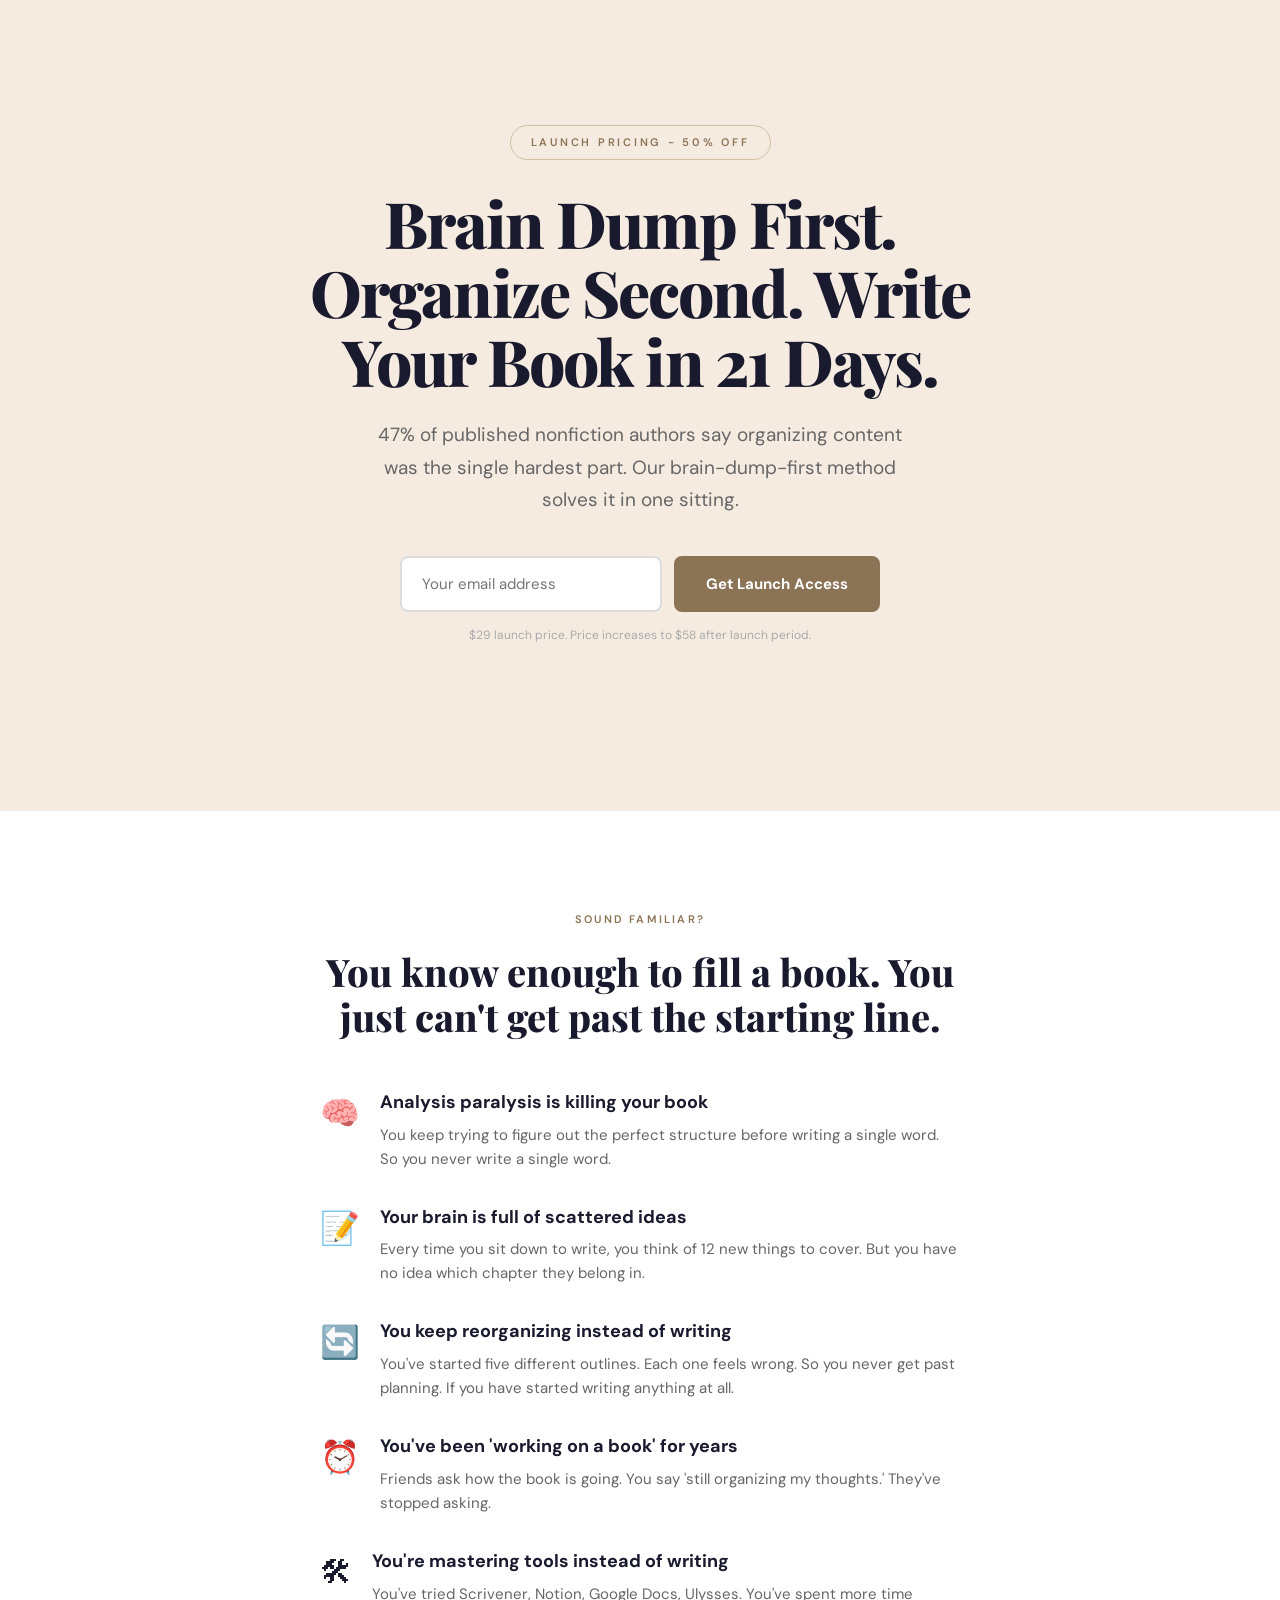
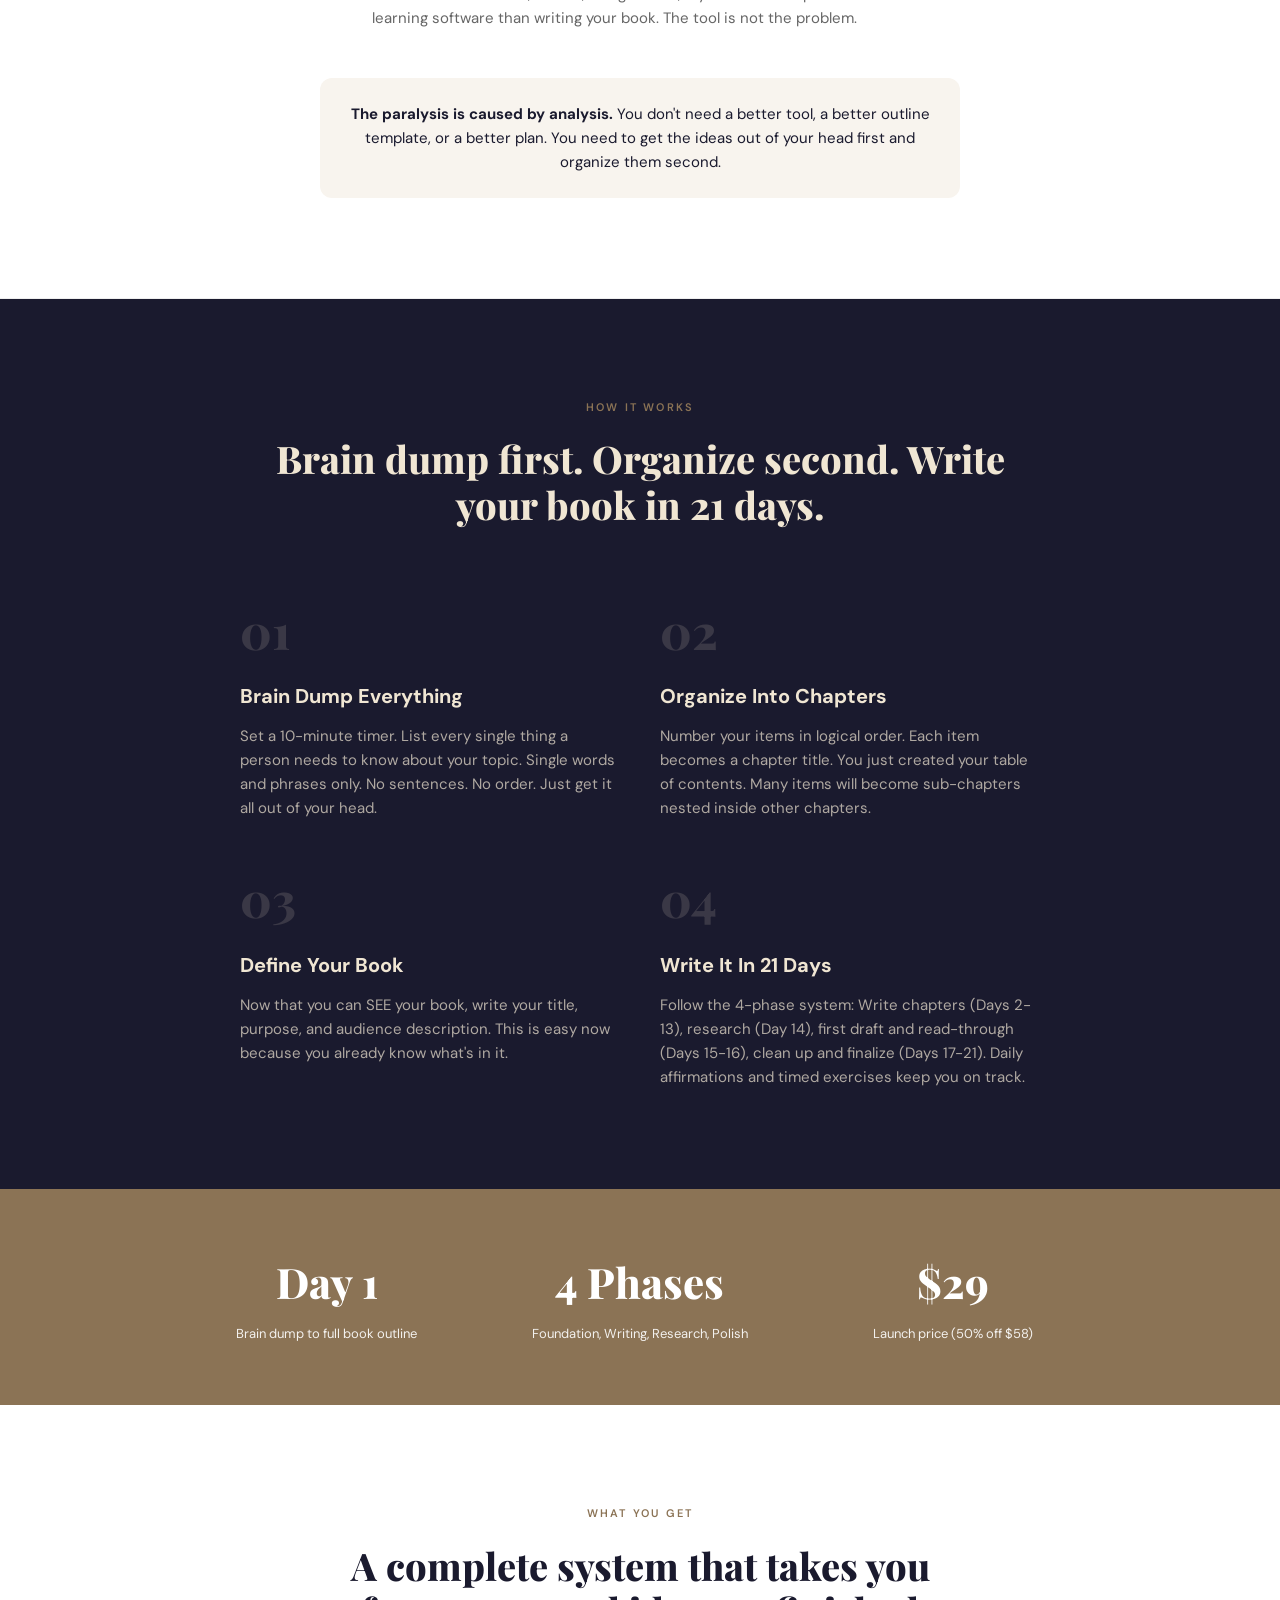
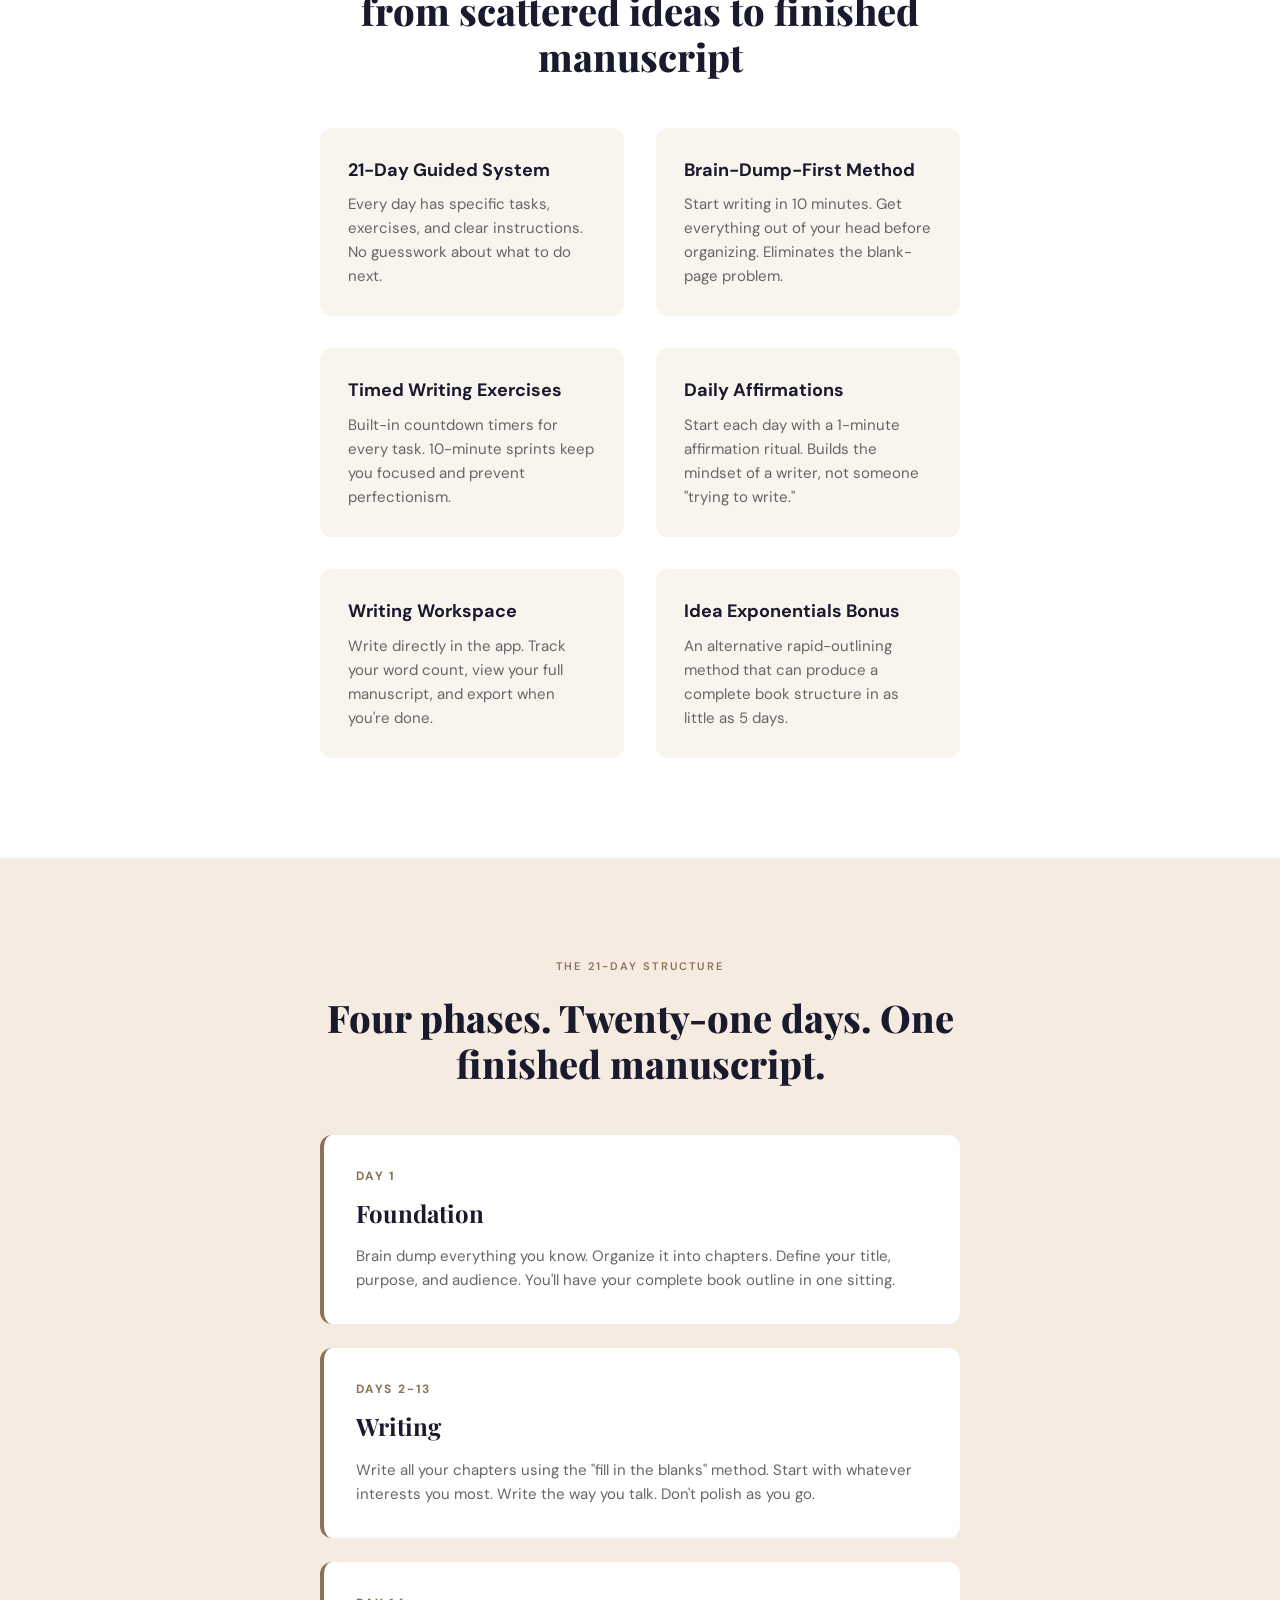
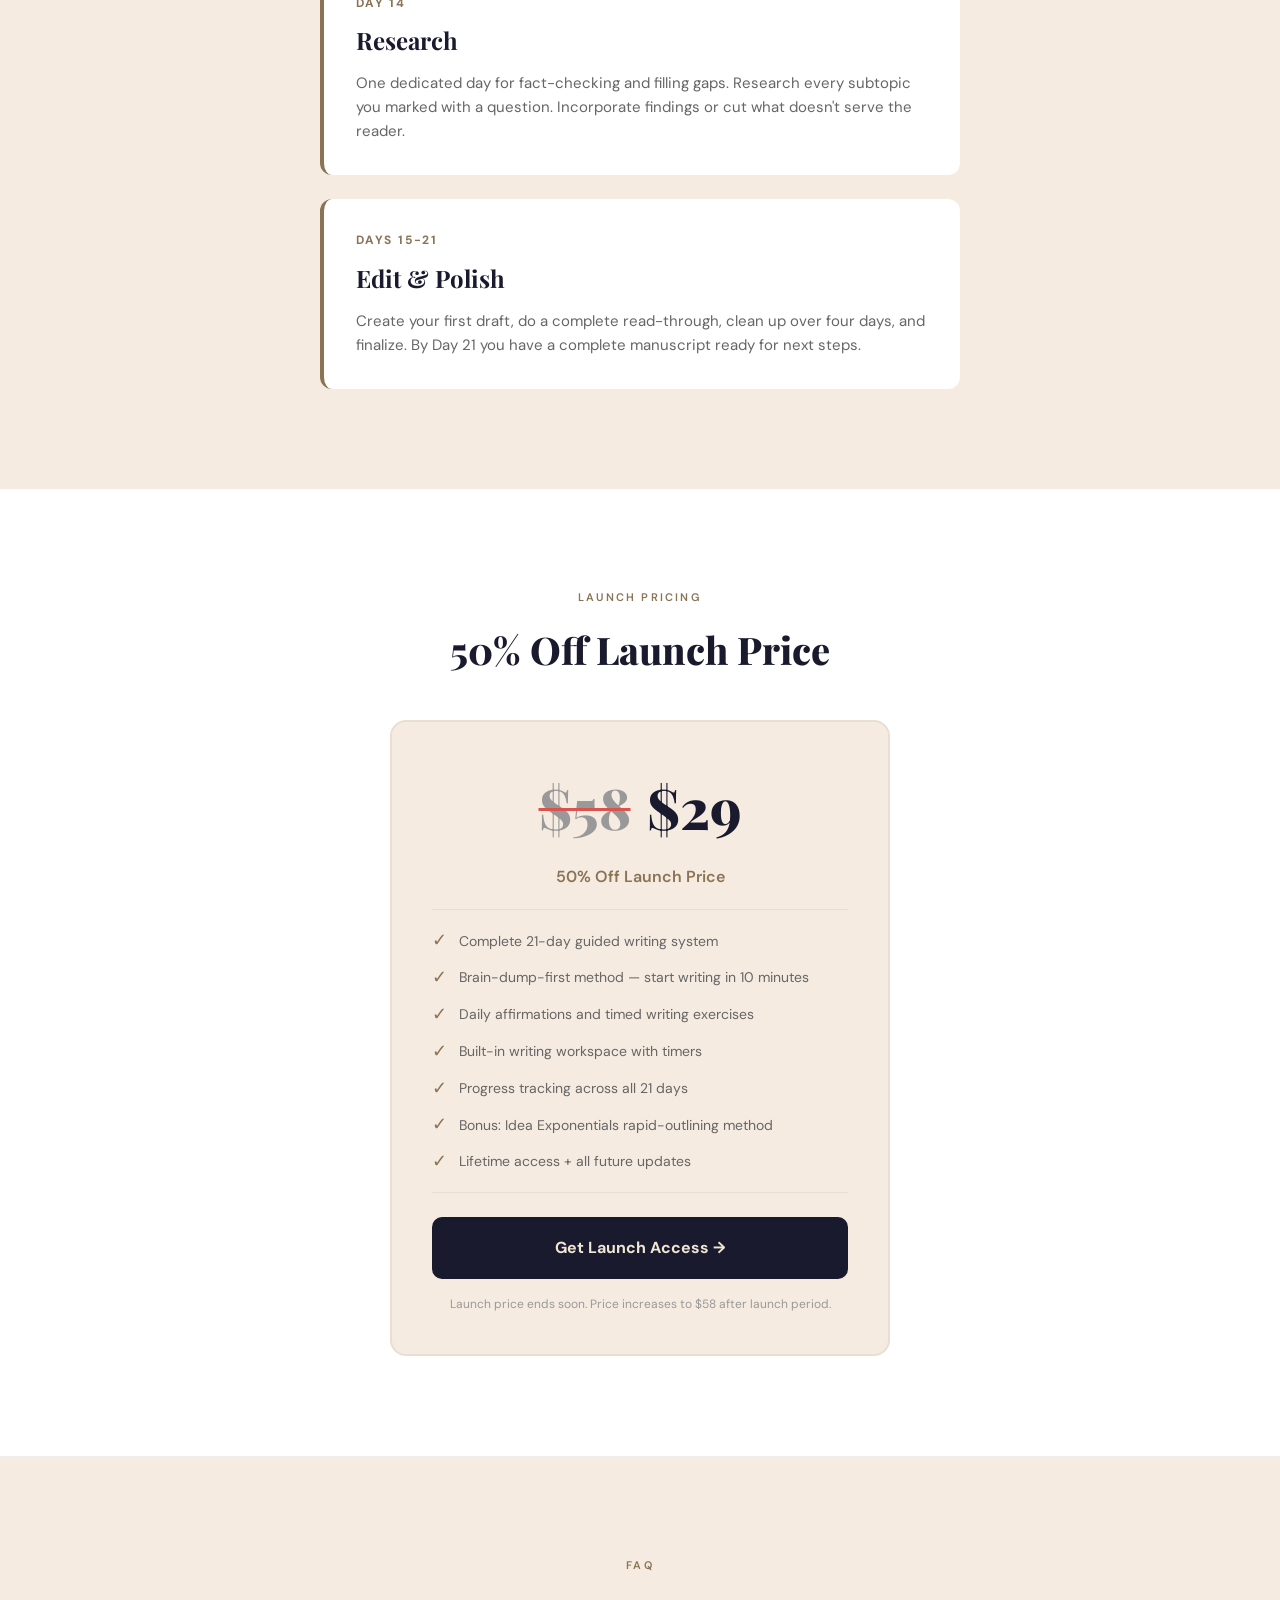
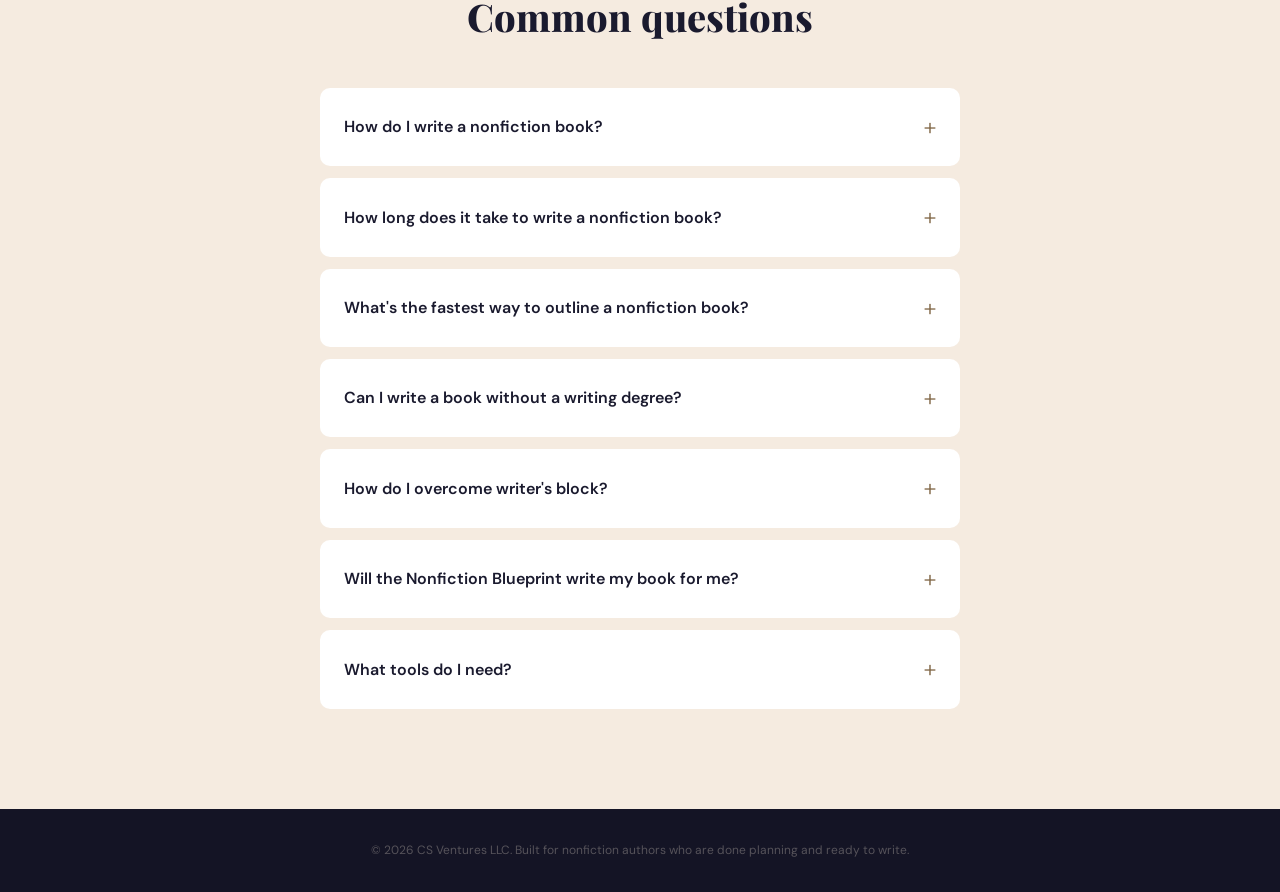
==== commit 450f1e7f: "Add 'if you have started writing anything at all' to pain section Sharpens the reorganizing pain poi" ====
--- a/index.html
+++ b/index.html
@@ -247,7 +247,7 @@
           <div>
             <h3 class="pain-title">You keep reorganizing instead of writing</h3>
             <p class="pain-text">
-              You've started five different outlines. Each one feels wrong. So you never get past planning.
+              You've started five different outlines. Each one feels wrong. So you never get past planning. If you have started writing anything at all.
             </p>
           </div>
         </div>
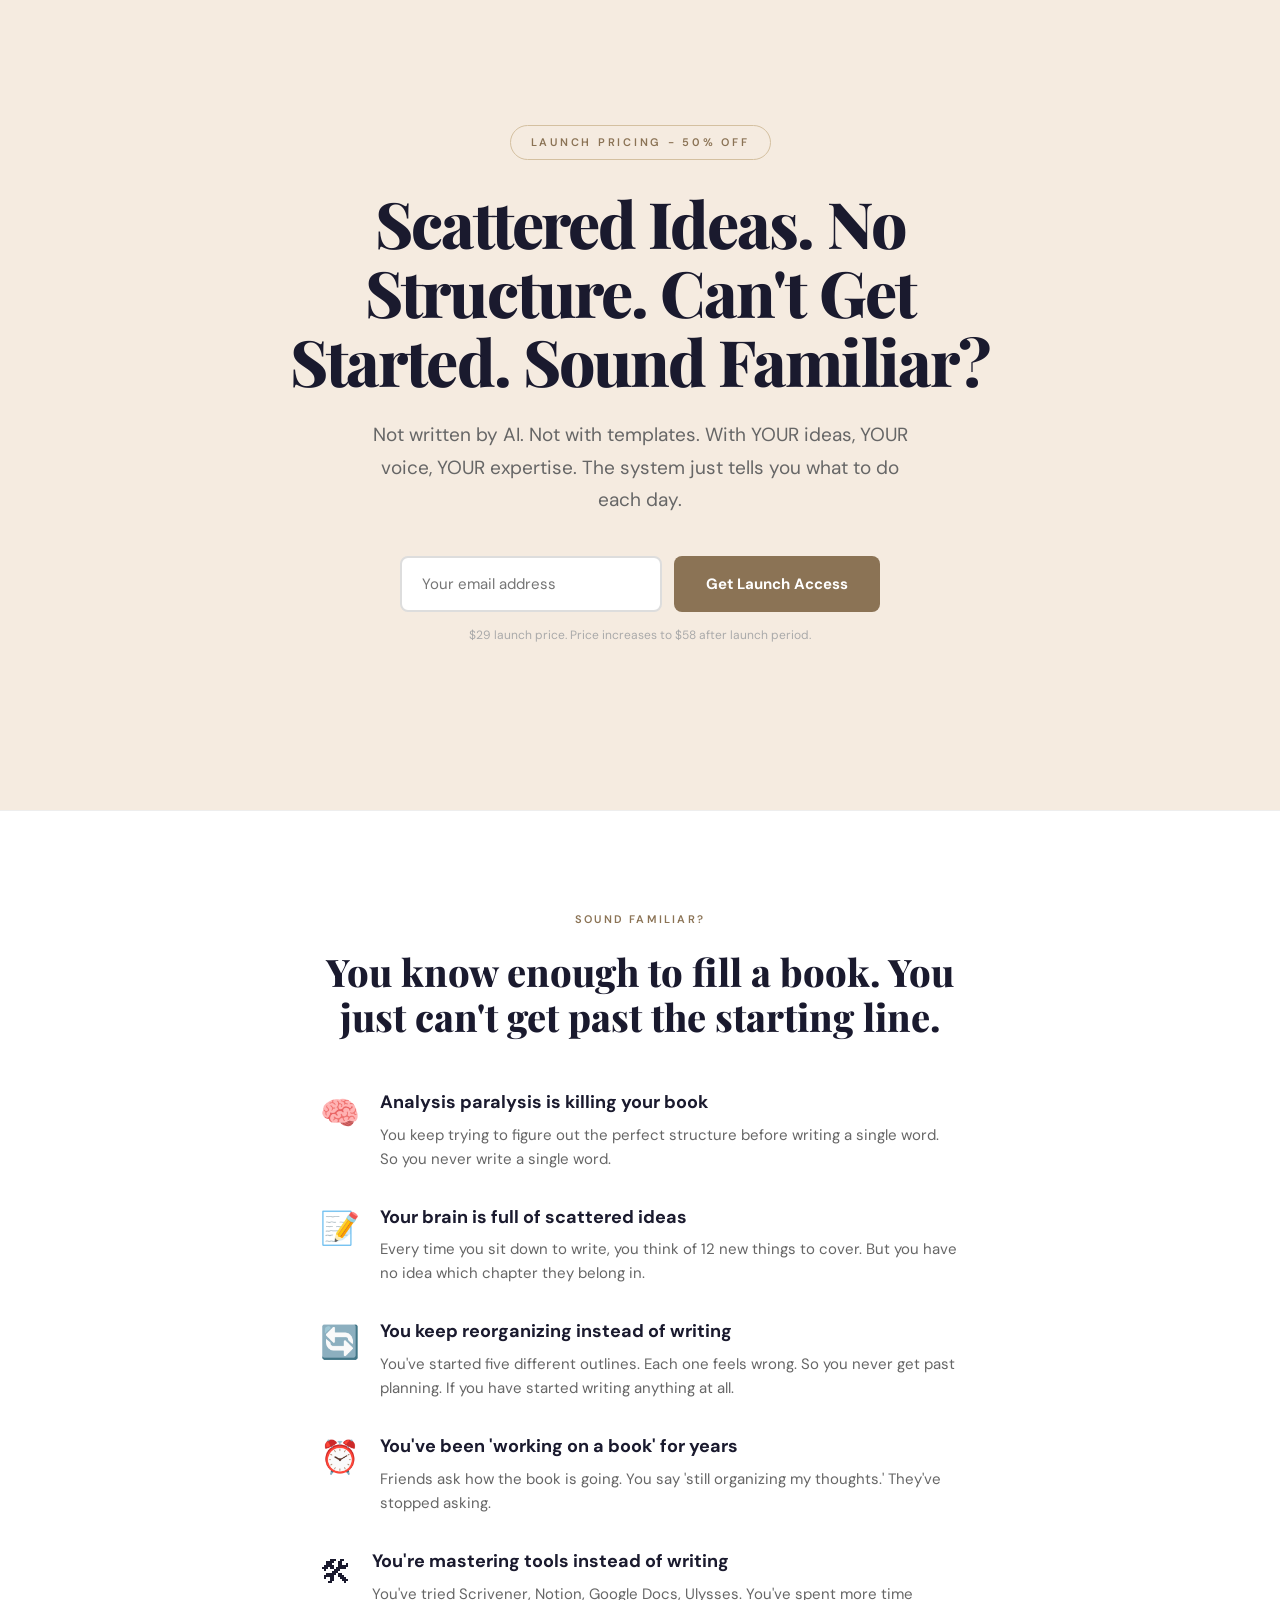
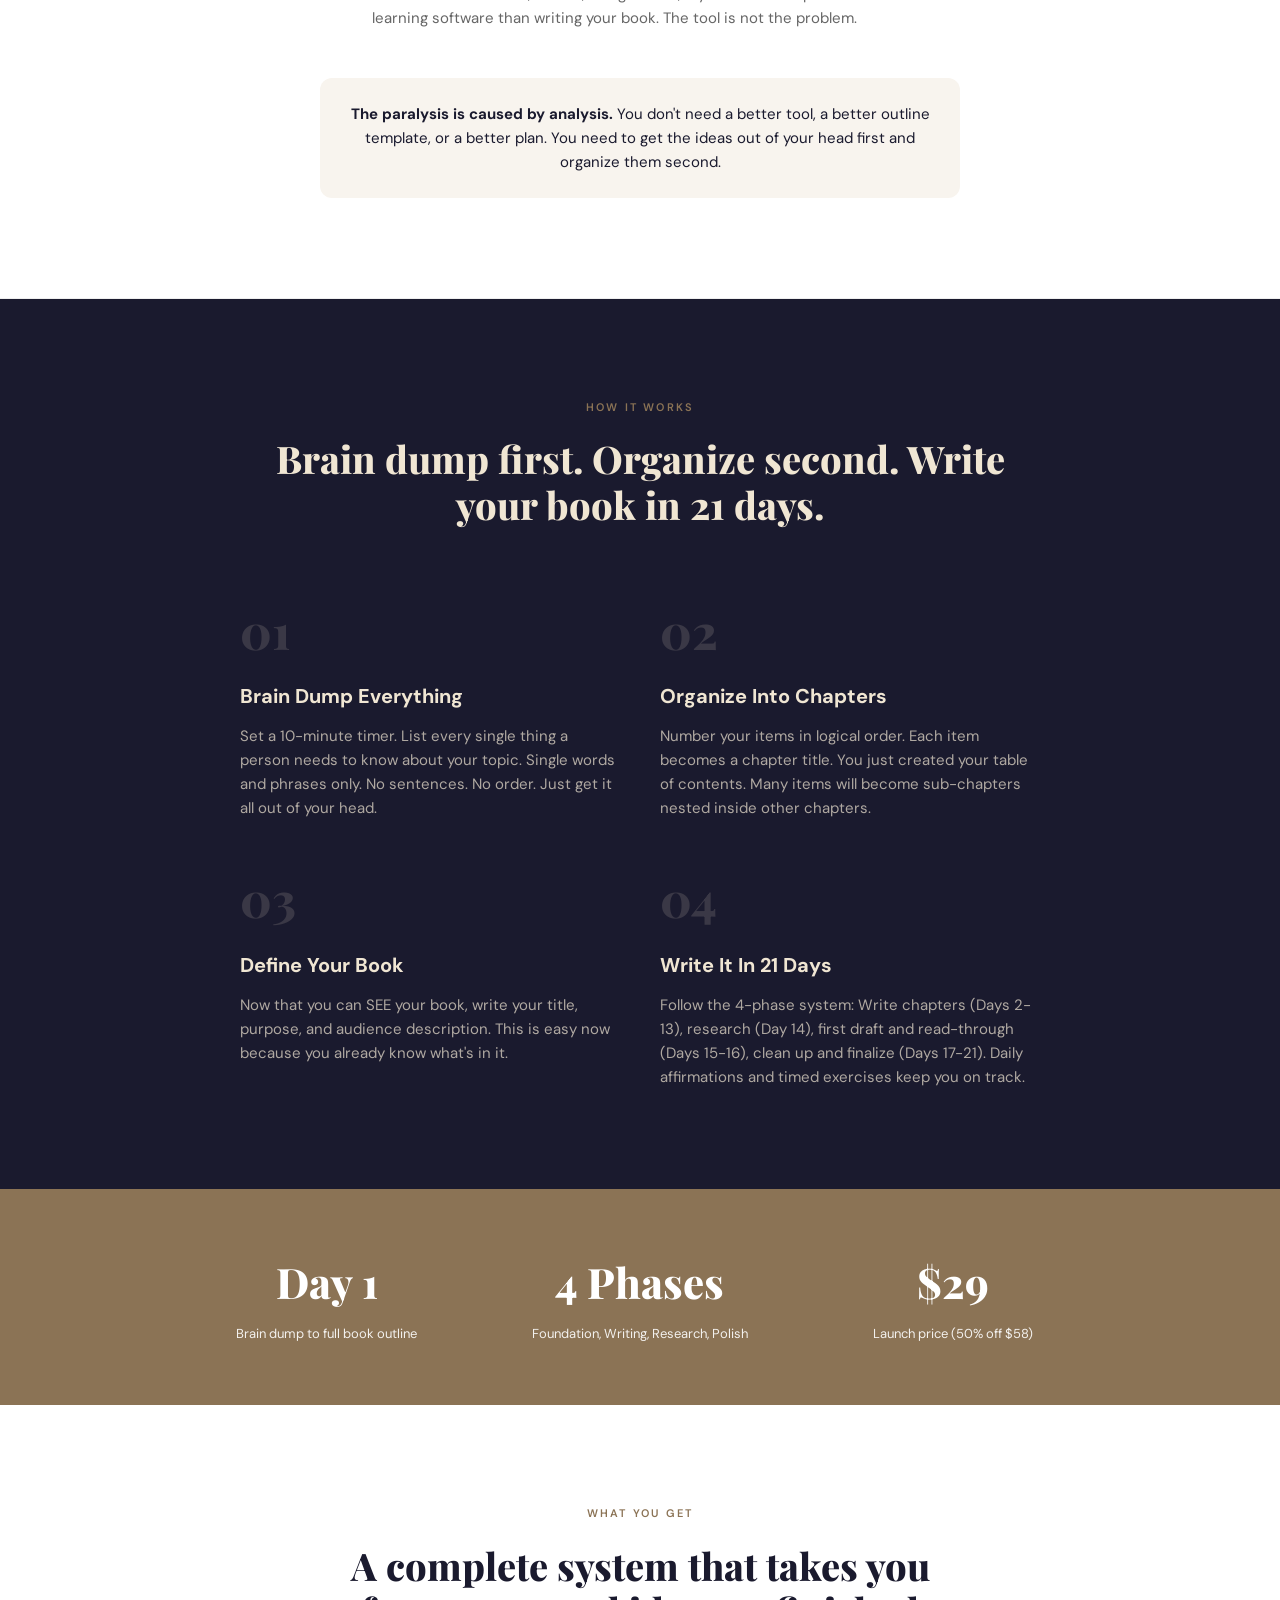
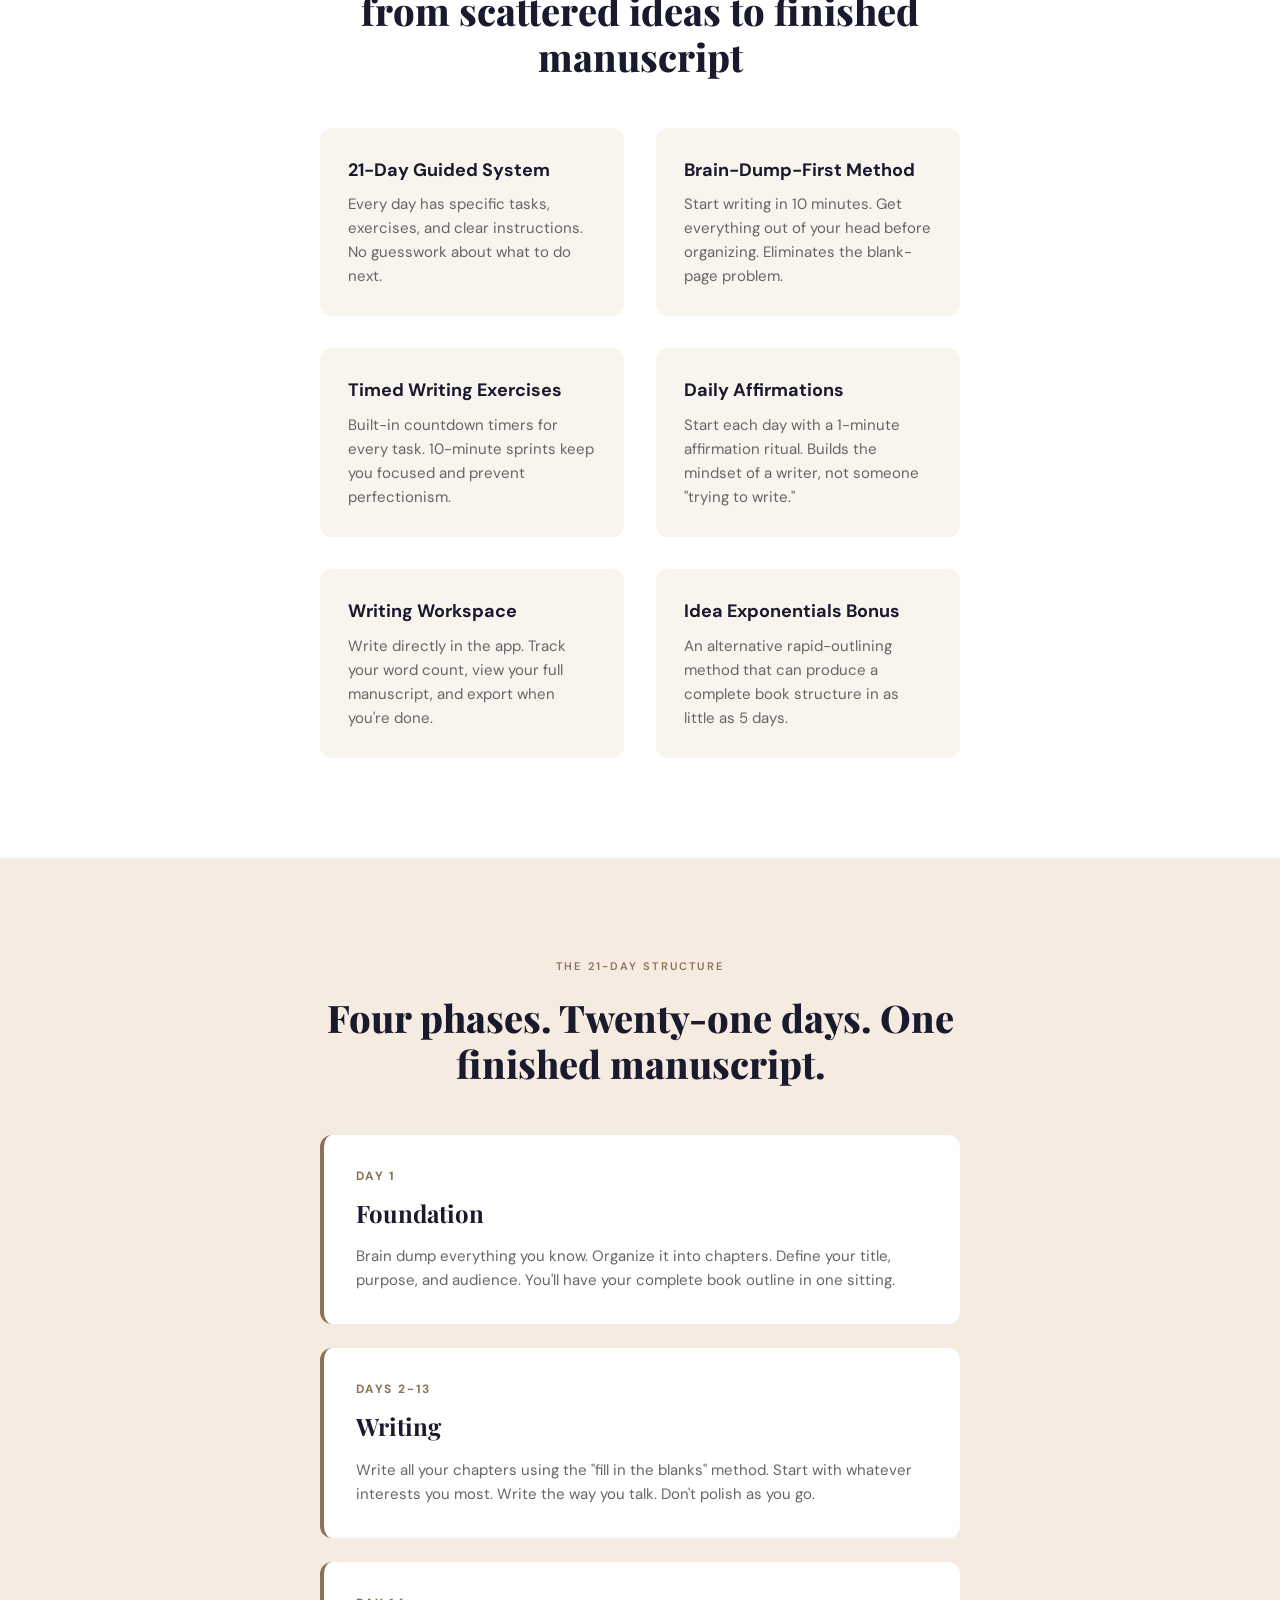
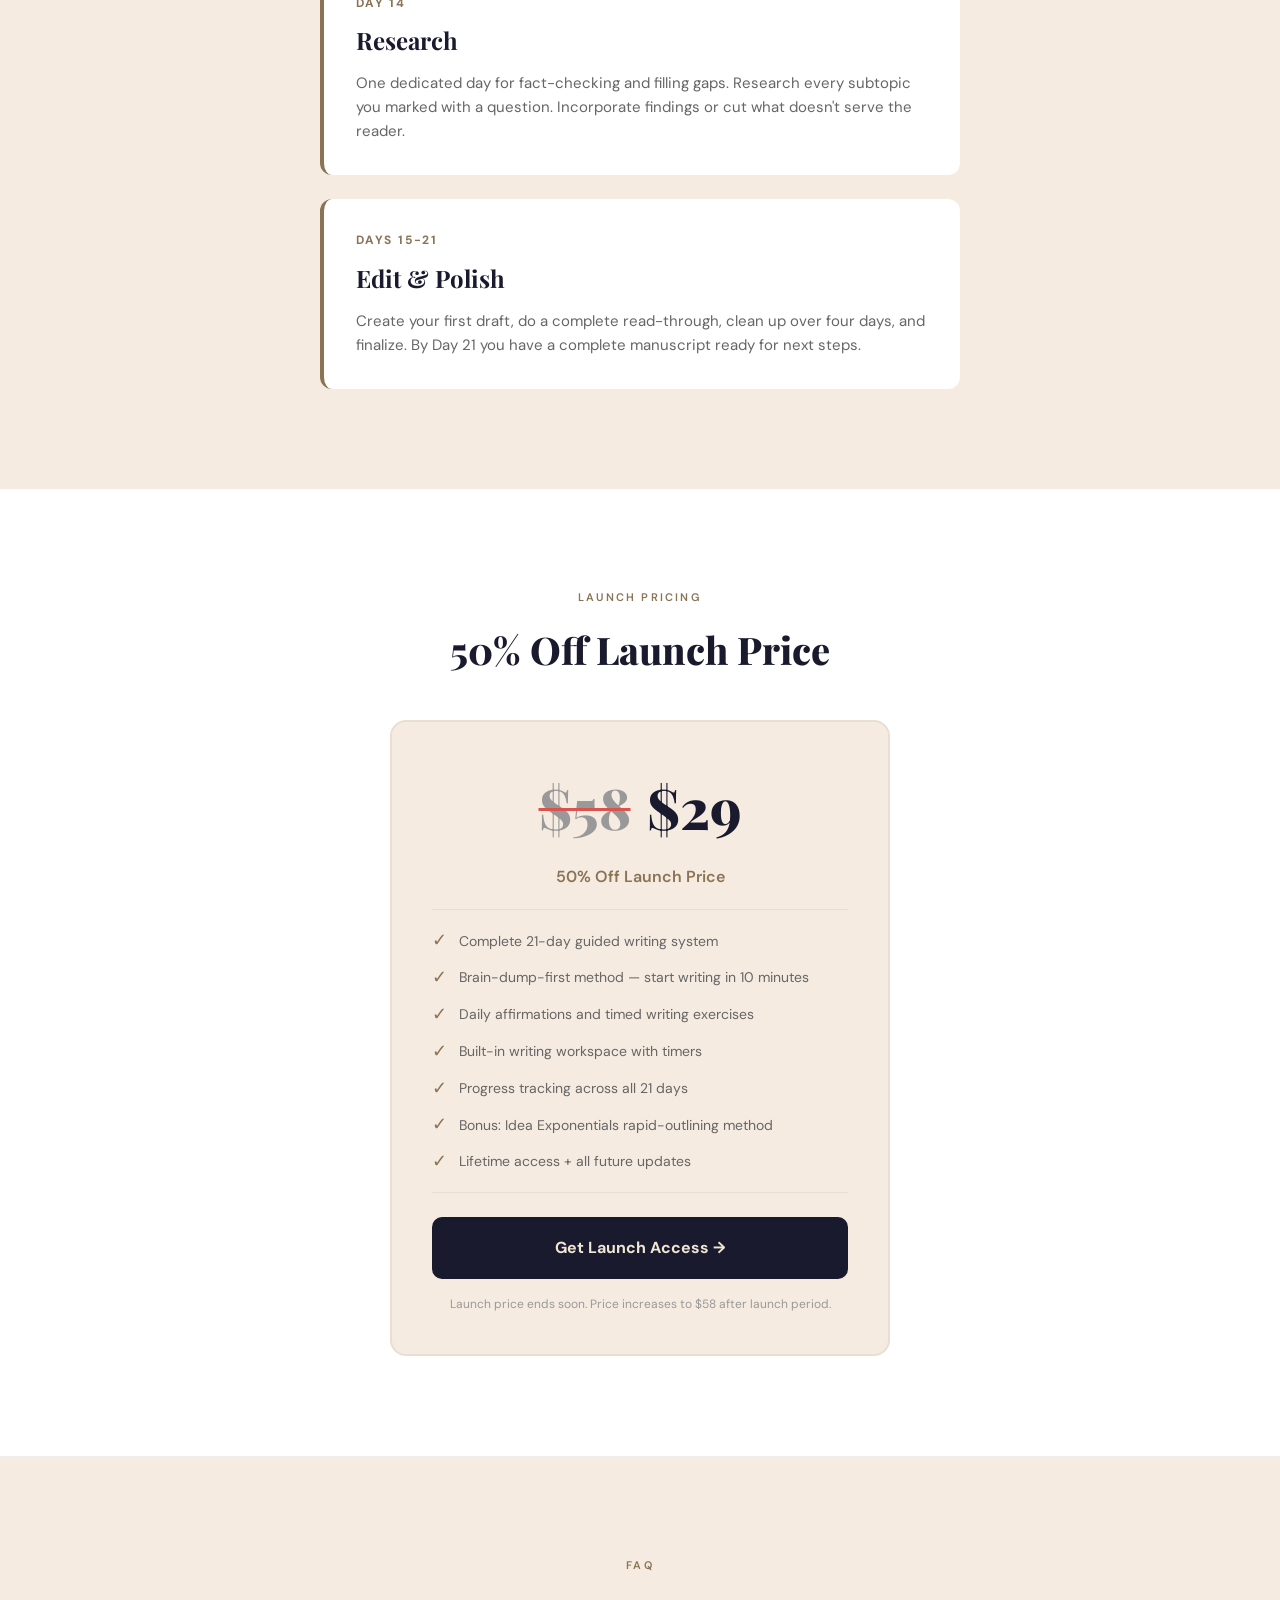
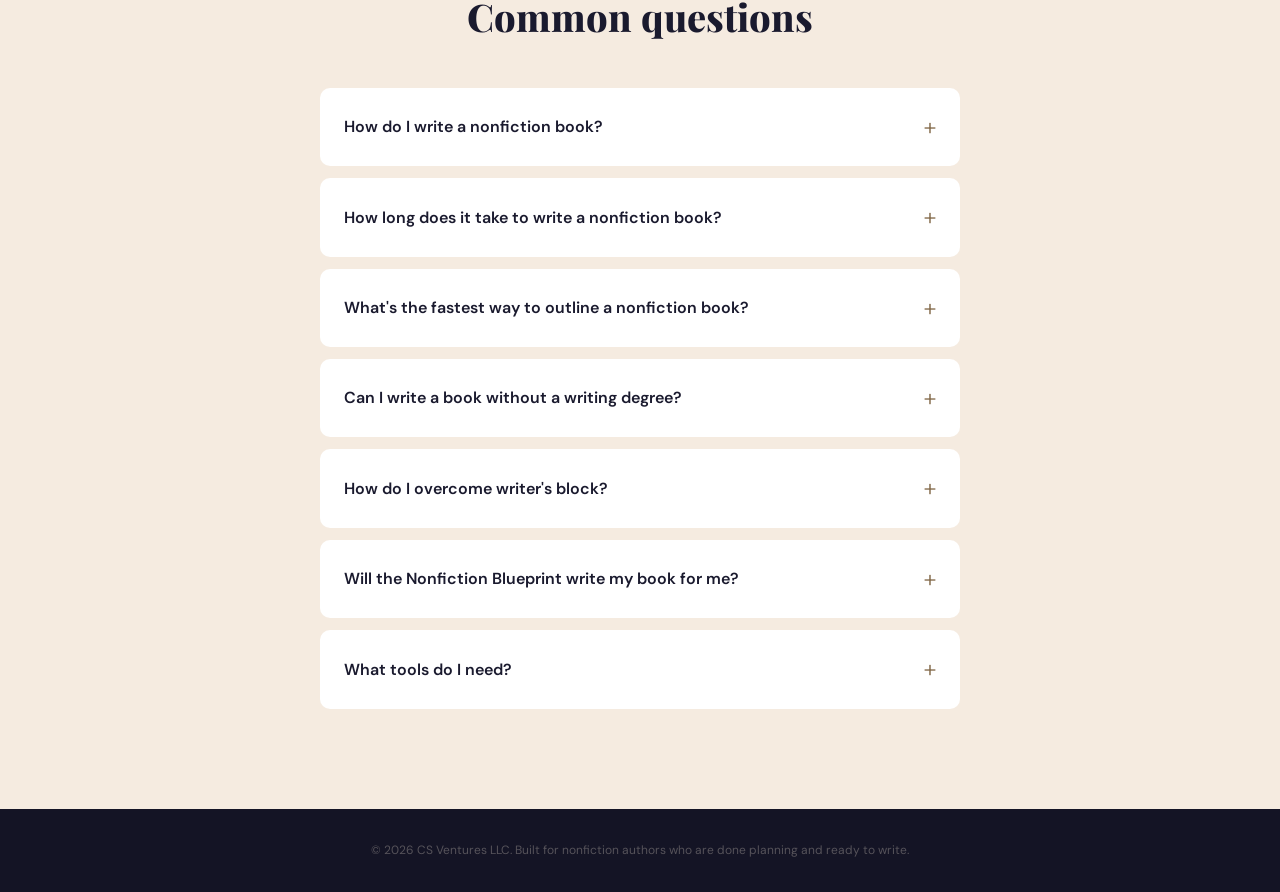
==== commit 6e2ef528: "Merge pull request #10 from Obviouslyobvi/claude/add-nonfiction-blueprint-EKdOO Claude/add nonfictio" ====
--- a/index.html
+++ b/index.html
@@ -200,7 +200,7 @@
           <div id="successMessage" class="success-message" style="display: none;">
             <div class="success-icon">&#10003;</div>
             <div class="success-title">You're in.</div>
-            <div class="success-text">Check your email for instant access to the Nonfiction Blueprint.</div>
+            <div class="success-text">Redirecting you to your free guide...</div>
           </div>
         </div>
       </div>
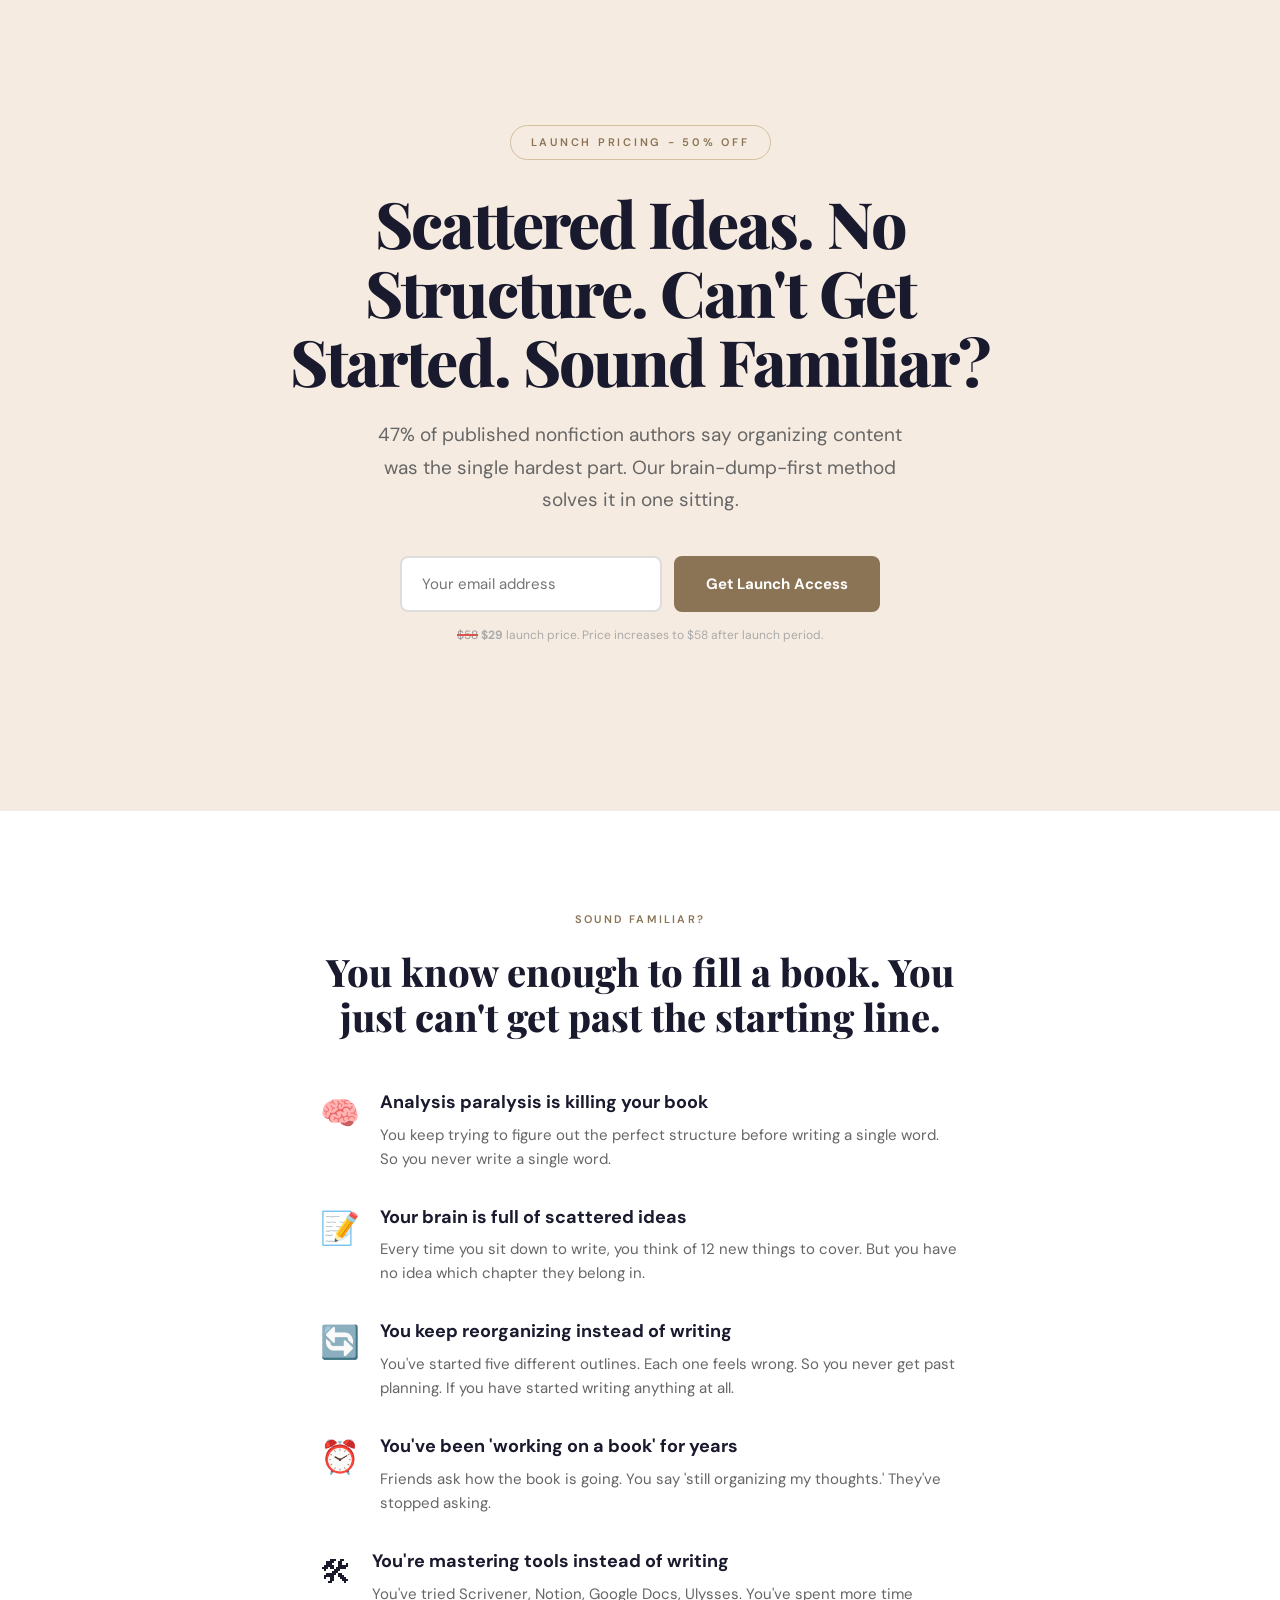
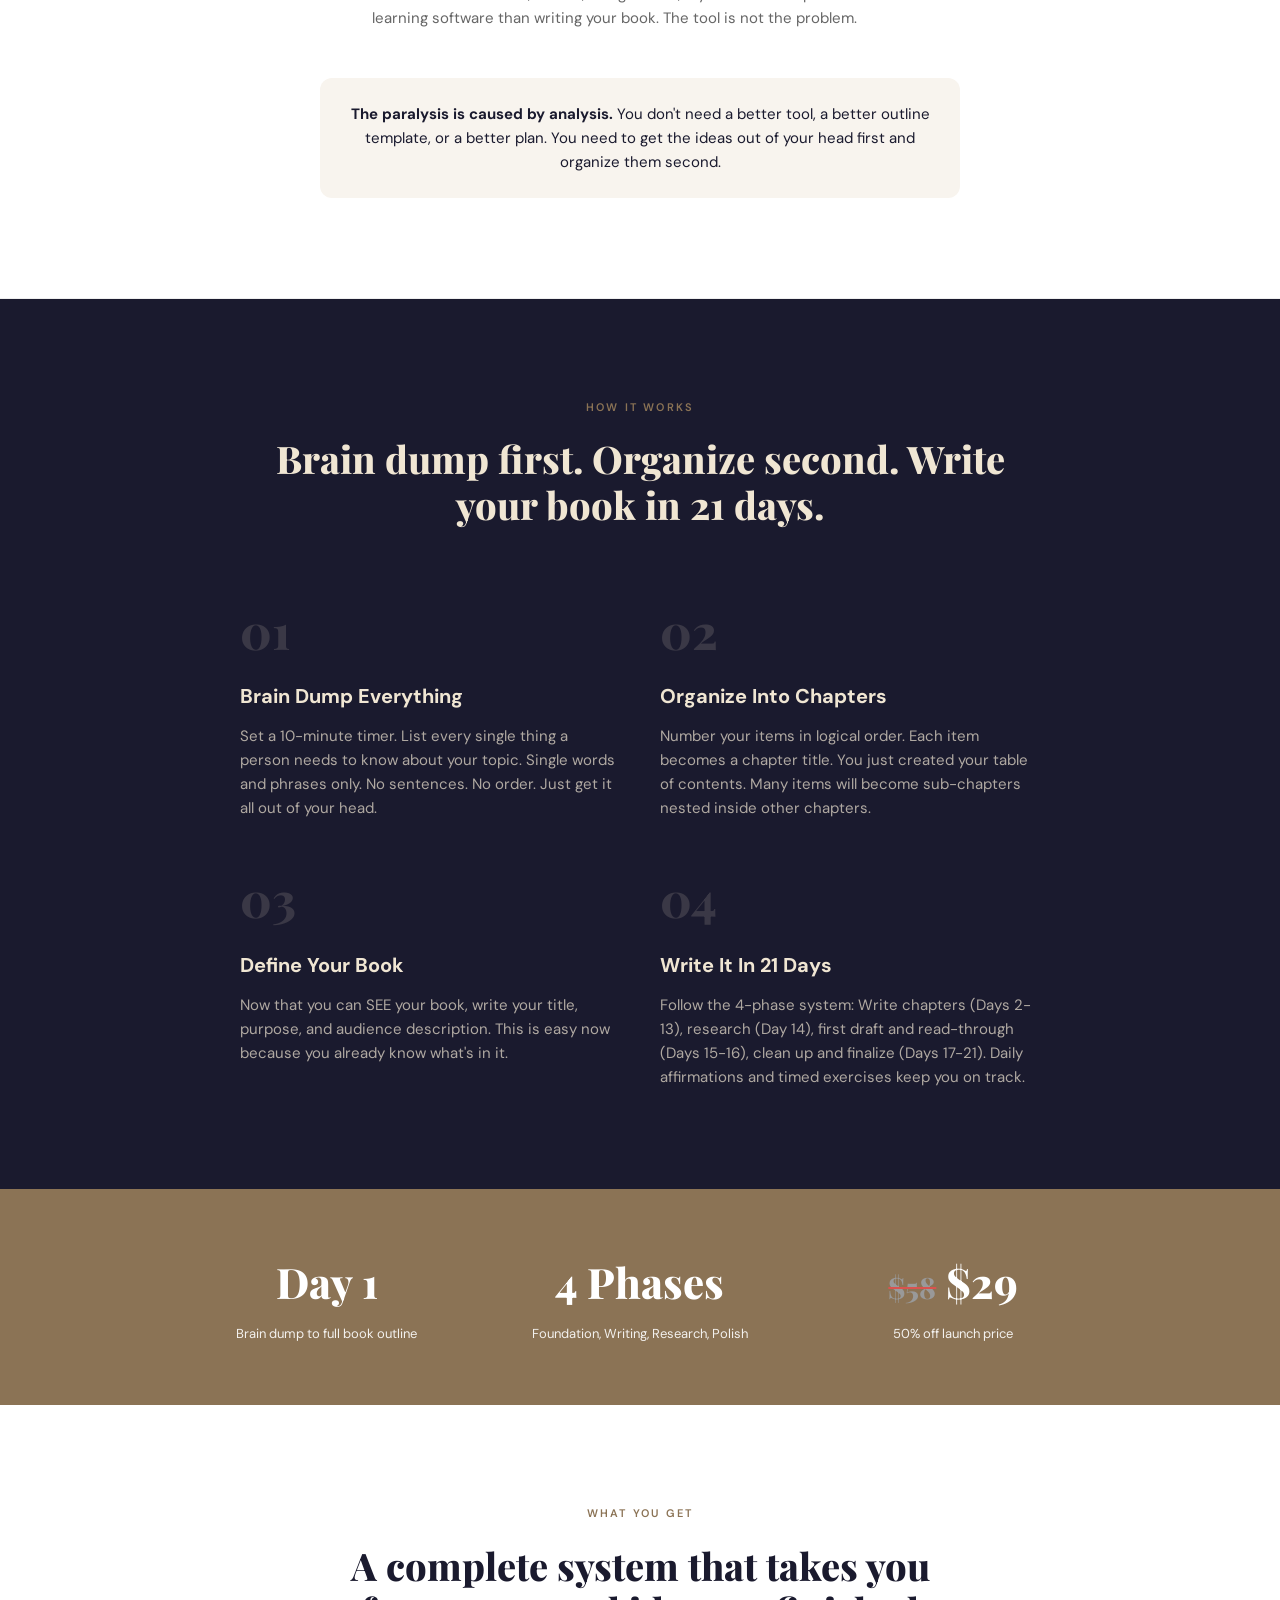
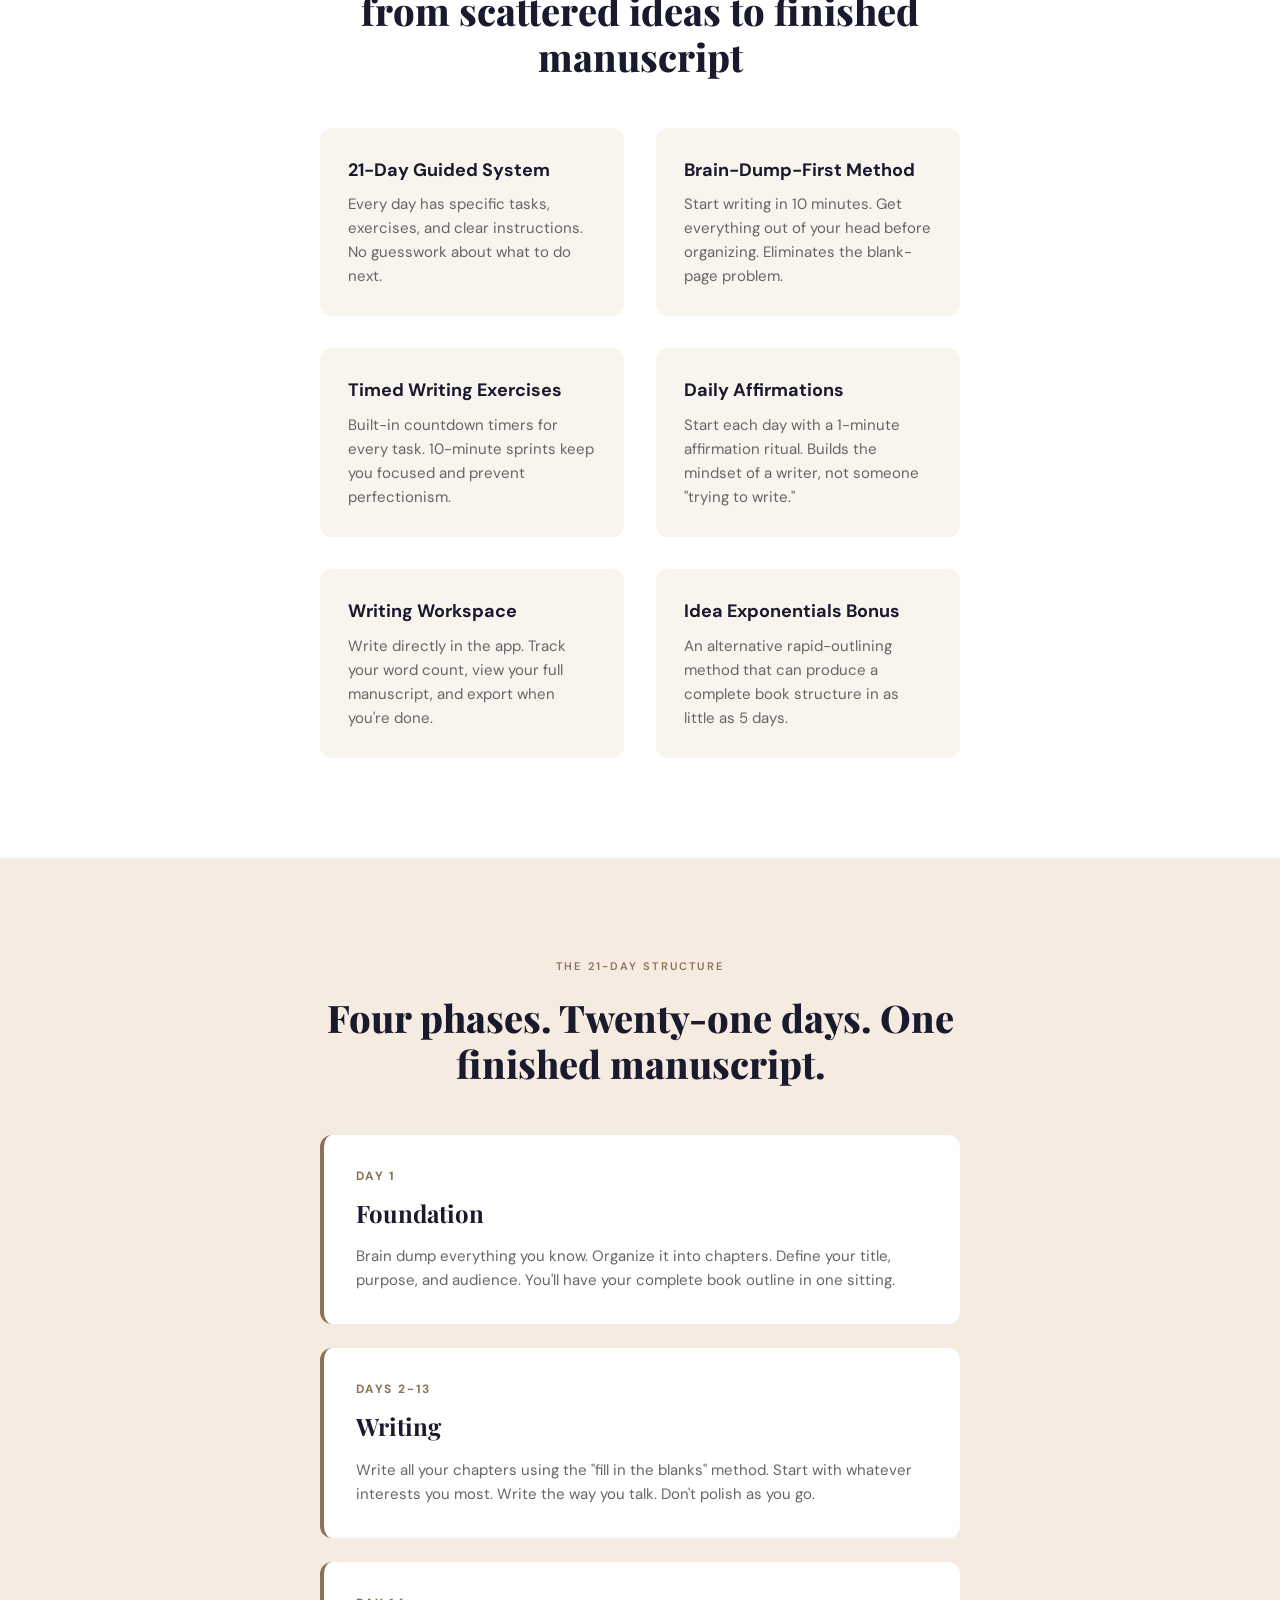
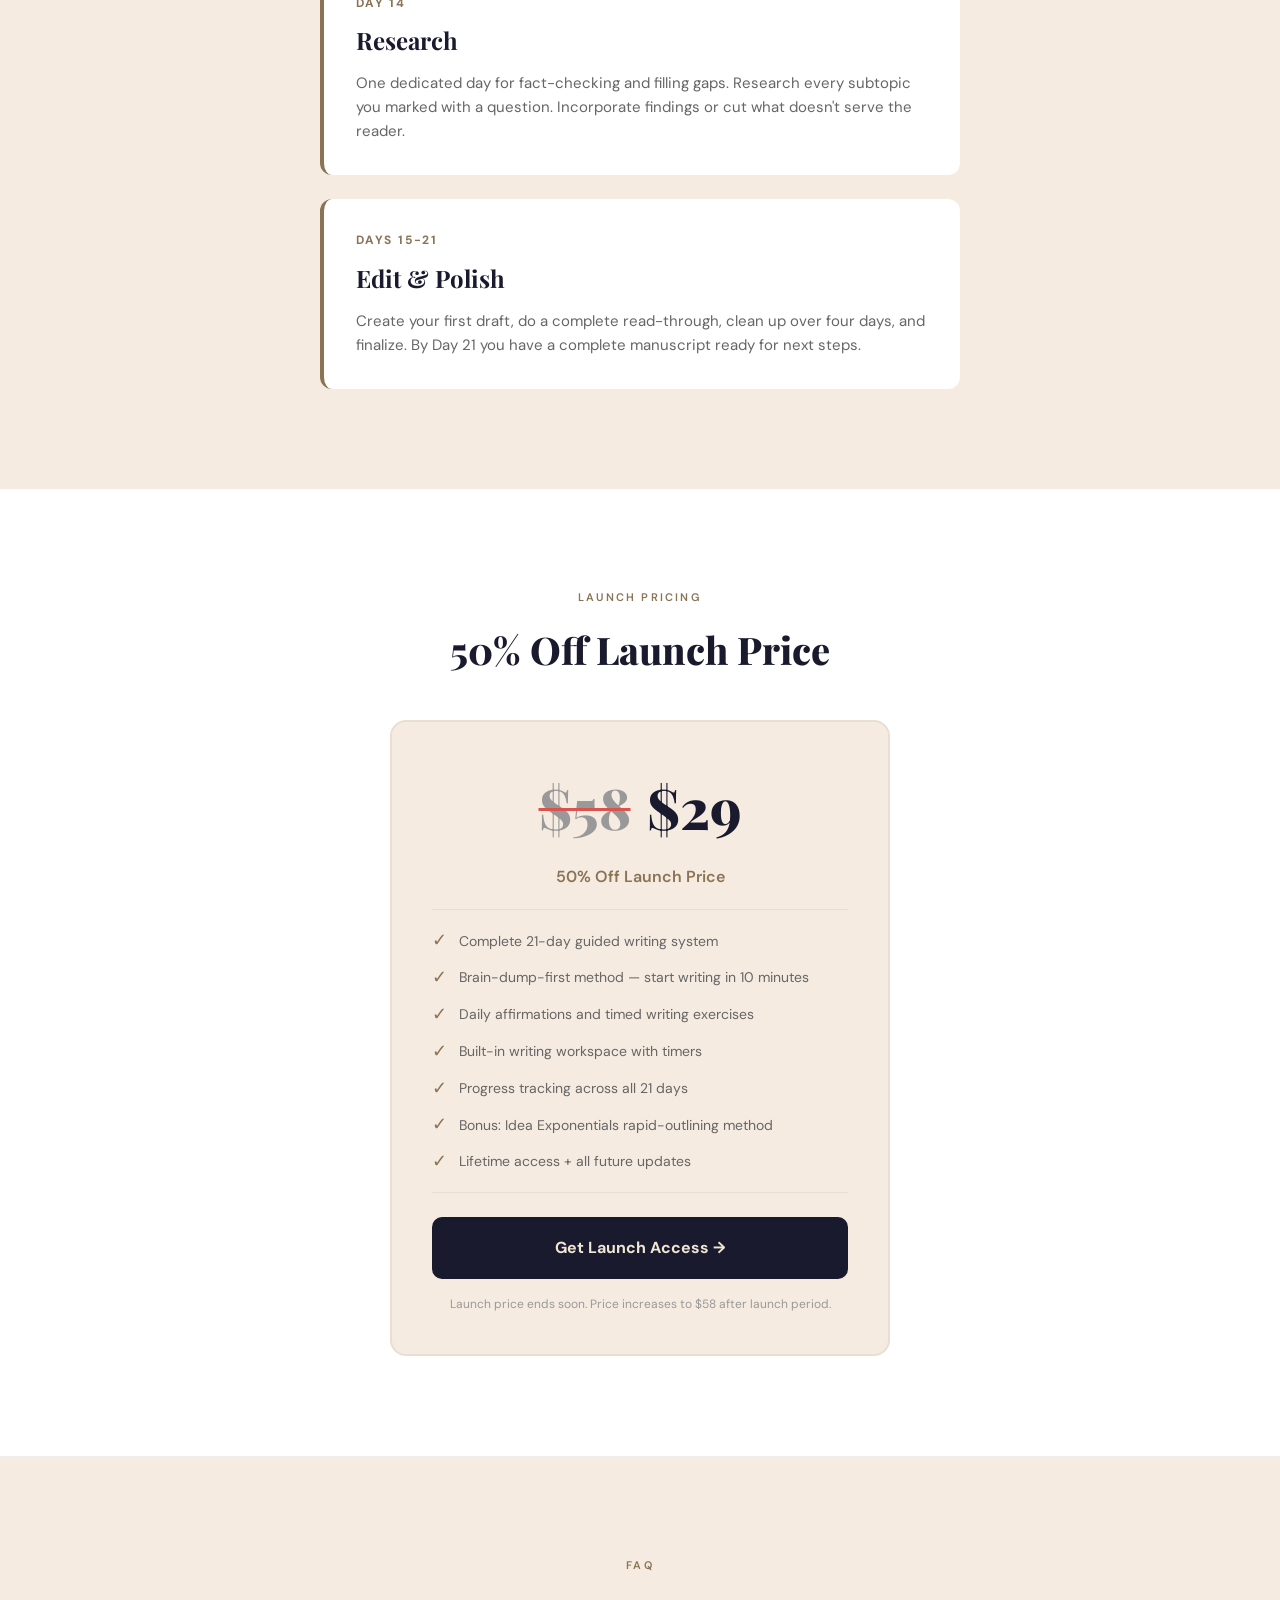
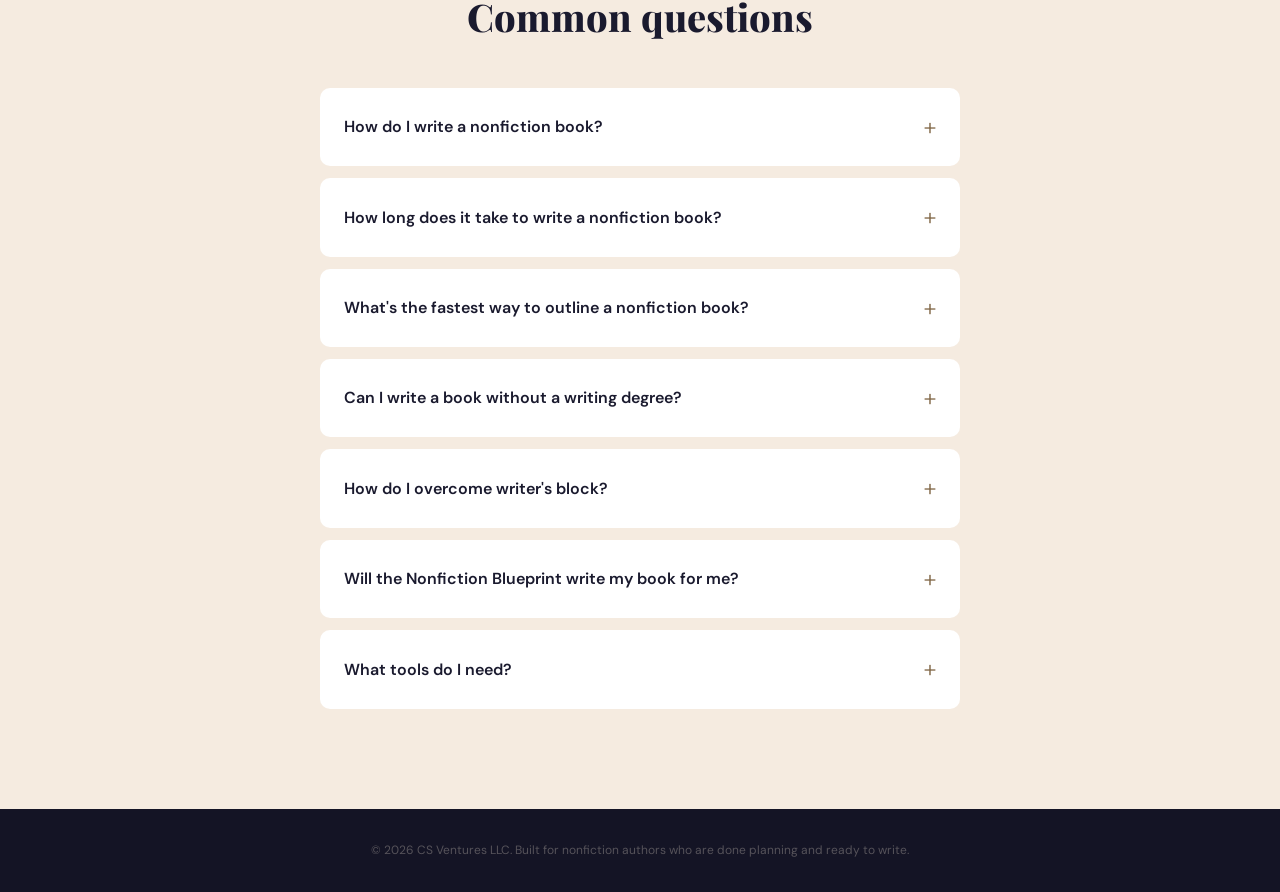
==== commit b7ab9abf: "Merge pull request #11 from Obviouslyobvi/claude/add-nonfiction-blueprint-EKdOO Add strikethrough $5" ====
--- a/index.html
+++ b/index.html
@@ -206,7 +206,7 @@
       </div>
       <div class="fade-in" style="transition-delay: 0.4s;">
         <p class="price-note">
-          $29 launch price. Price increases to $58 after launch period.
+          <span style="text-decoration: line-through; text-decoration-color: #d9534f; text-decoration-thickness: 2px; color: #999;">$58</span> <strong>$29</strong> launch price. Price increases to $58 after launch period.
         </p>
       </div>
     </div>
@@ -336,8 +336,8 @@
         <div class="stat-label">Foundation, Writing, Research, Polish</div>
       </div>
       <div class="fade-in" style="transition-delay: 0.2s;">
-        <div class="stat-number">$29</div>
-        <div class="stat-label">Launch price (50% off $58)</div>
+        <div class="stat-number"><span style="text-decoration: line-through; text-decoration-color: #d9534f; text-decoration-thickness: 2px; color: #999; font-size: 0.7em;">$58</span> $29</div>
+        <div class="stat-label">50% off launch price</div>
       </div>
     </div>
   </section>
